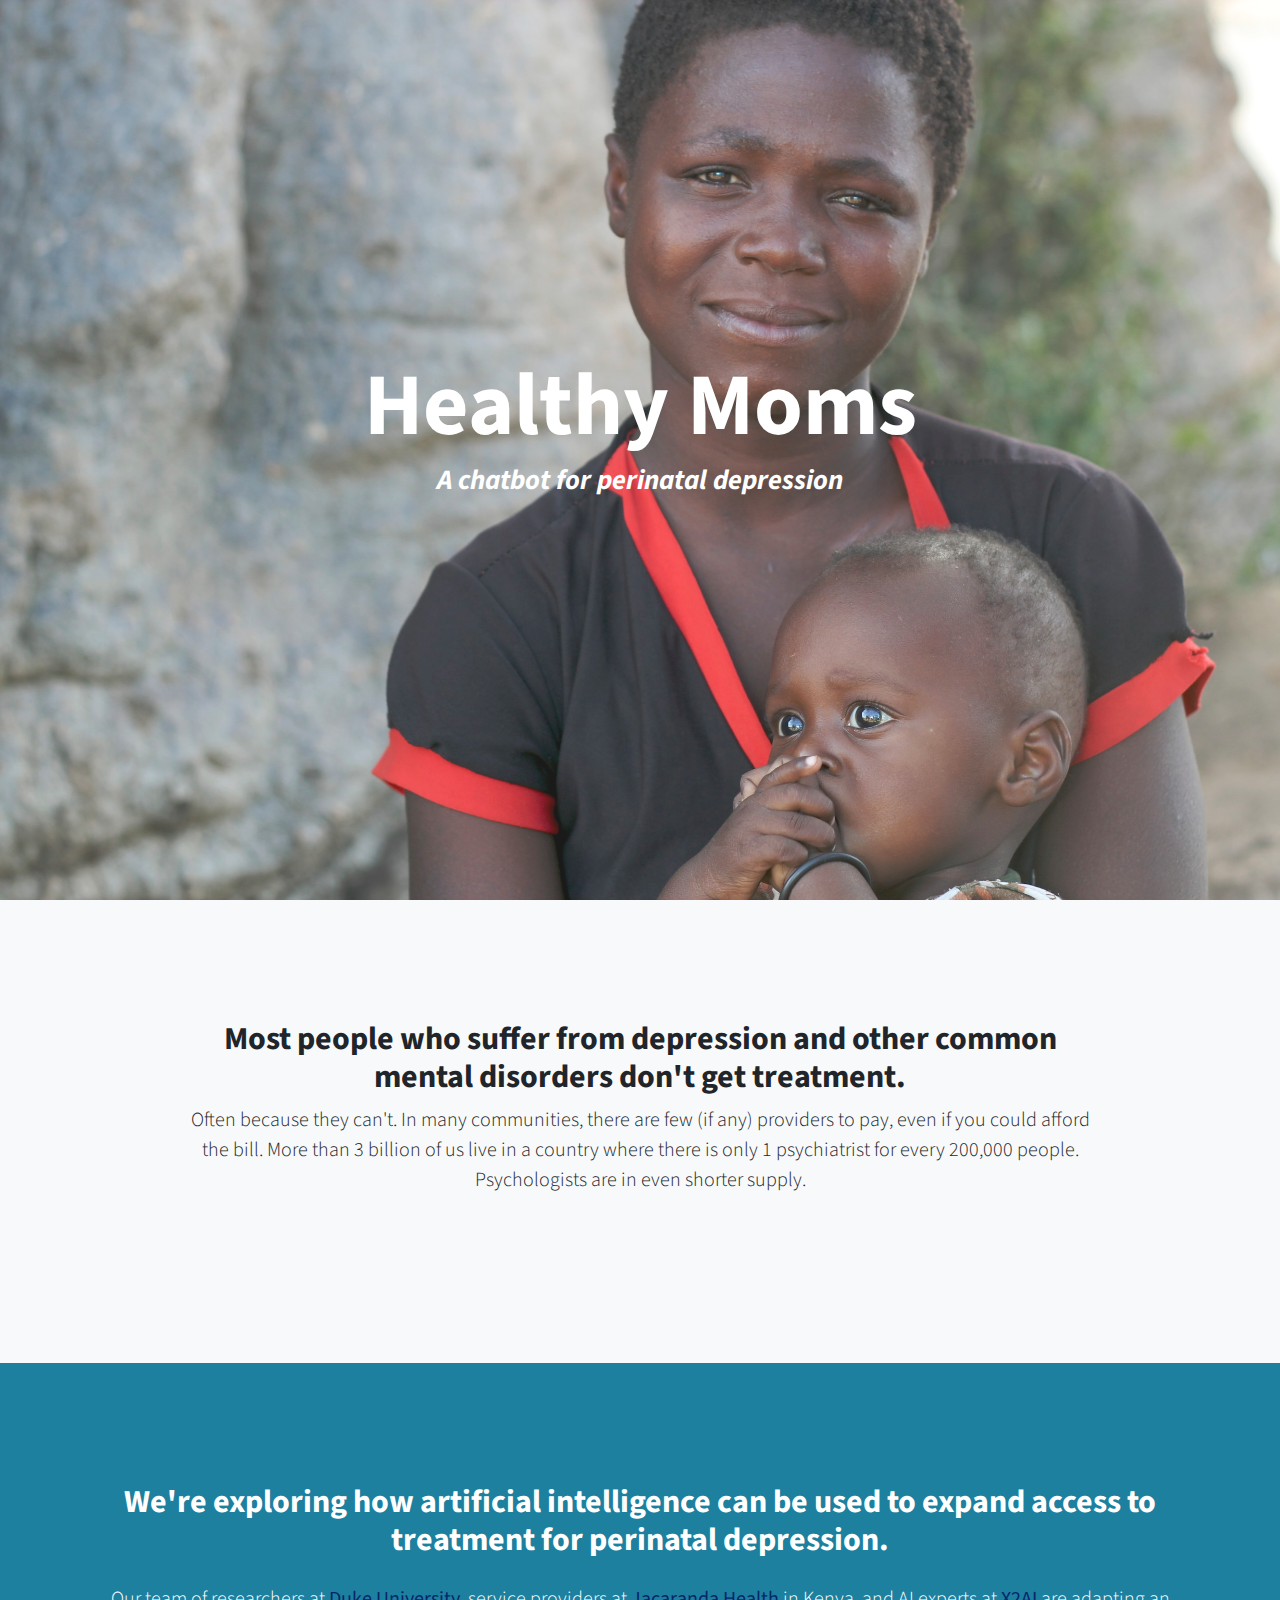
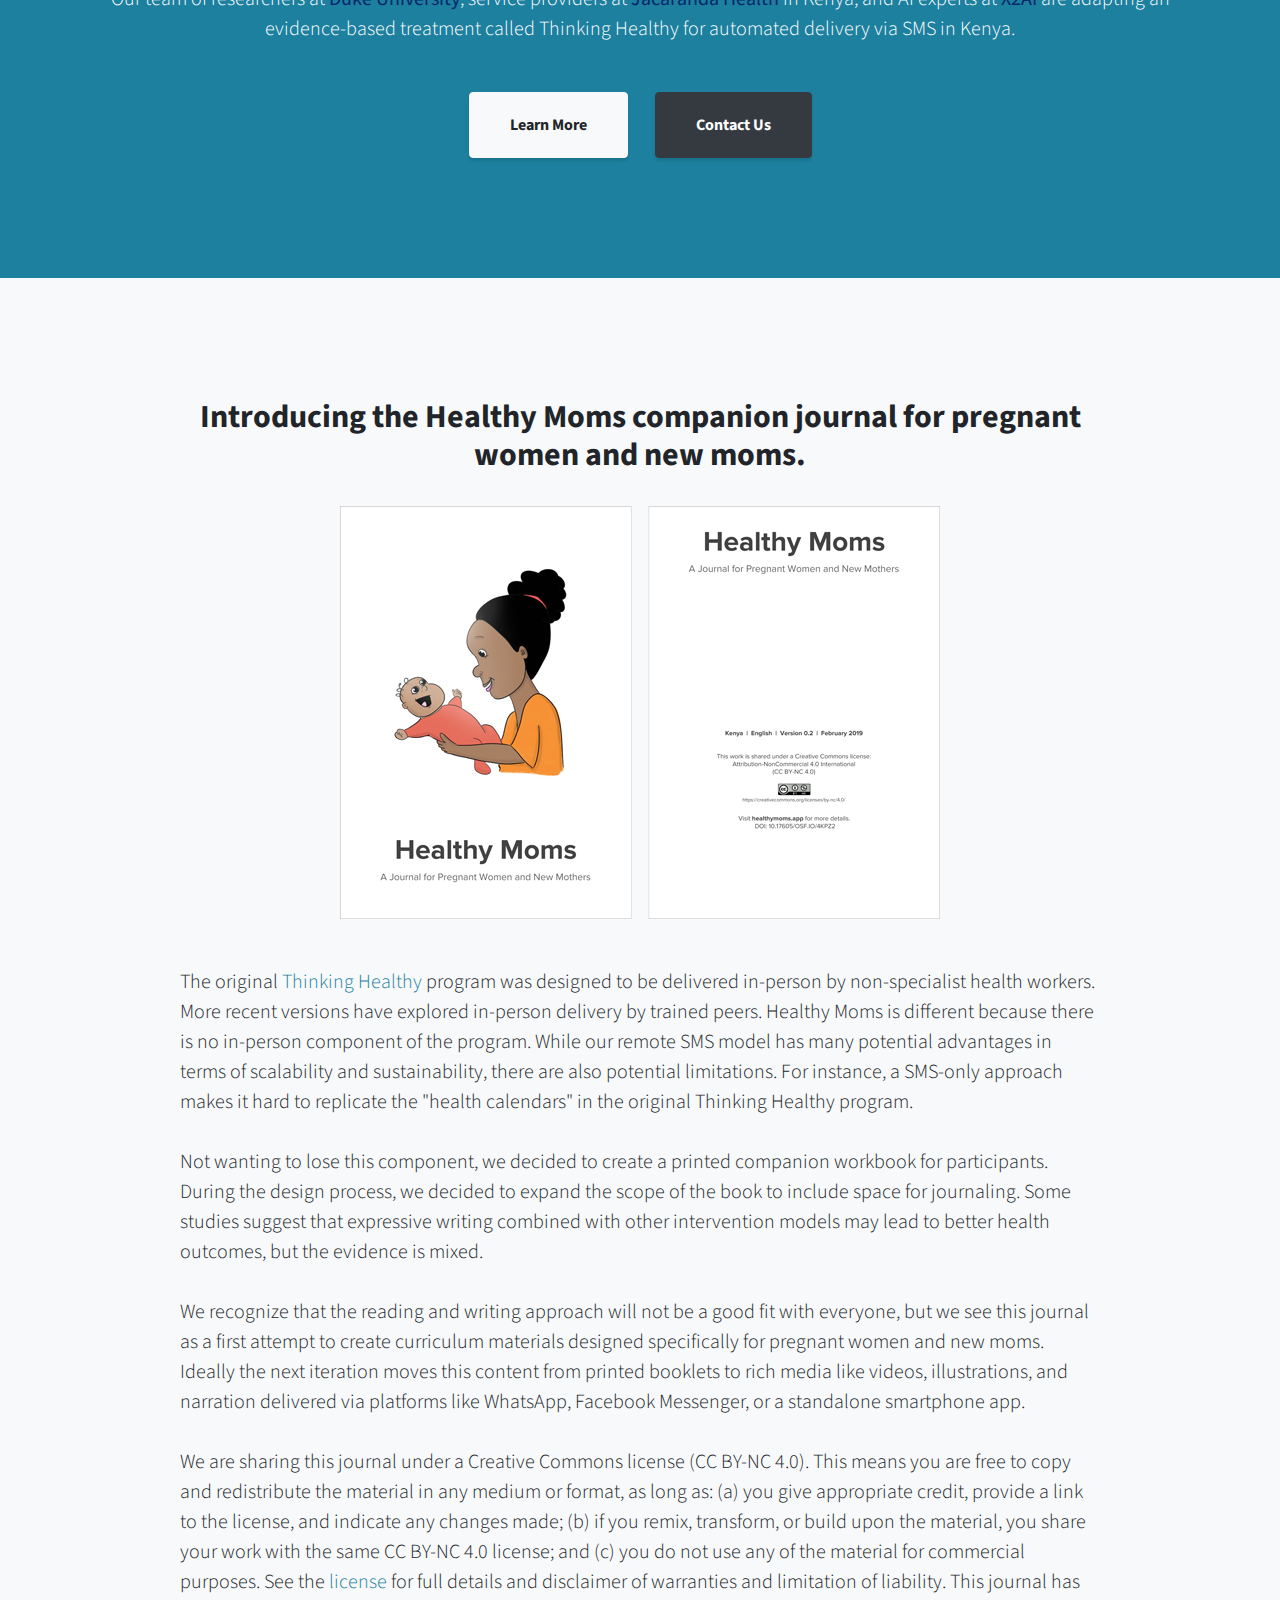
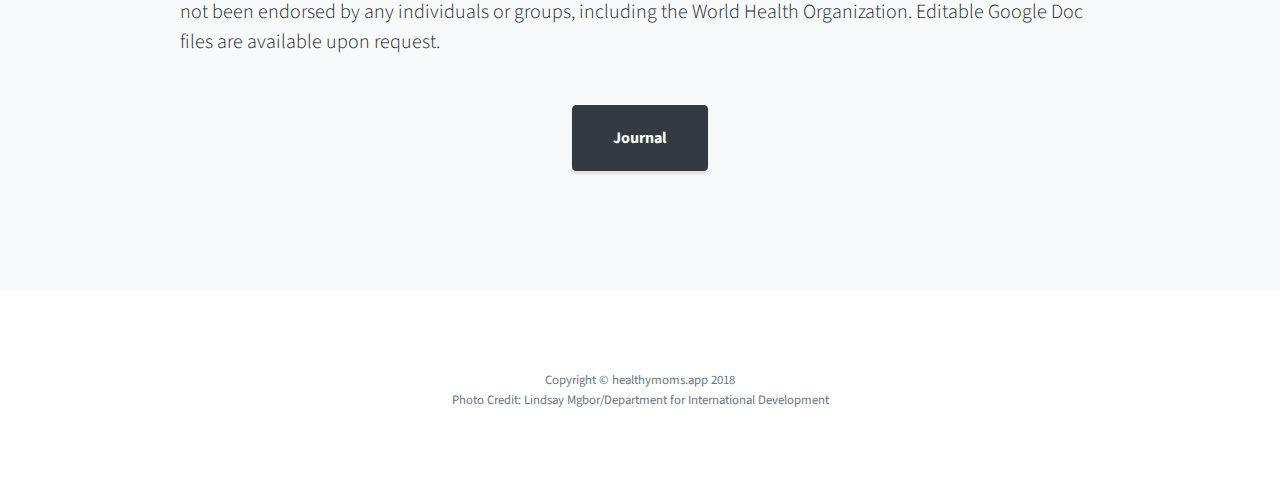
==== index.html @ 6f0ab2ee "messenger" ====
<!DOCTYPE html>
<html lang="en">

  <head>

    <meta charset="utf-8">
    <meta name="viewport" content="width=device-width, initial-scale=1, shrink-to-fit=no">
    <meta name="description" content="">
    <meta name="author" content="">

    <title>Healthy Moms</title>

    <!-- Bootstrap Core CSS -->
    <link href="vendor/bootstrap/css/bootstrap.min.css" rel="stylesheet">

    <!-- Custom Fonts -->
    <link href="vendor/font-awesome/css/font-awesome.min.css" rel="stylesheet" type="text/css">
    <link href="https://fonts.googleapis.com/css?family=Source+Sans+Pro:300,400,700,300italic,400italic,700italic" rel="stylesheet" type="text/css">
    <link href="vendor/simple-line-icons/css/simple-line-icons.css" rel="stylesheet">

    <!-- Custom CSS -->
    <link href="css/stylish-portfolio.min.css" rel="stylesheet">

  </head>

  <body id="page-top">
    <!-- Load Facebook SDK for JavaScript -->
<div id="fb-root"></div>
<script>
  window.fbAsyncInit = function() {
    FB.init({
      xfbml            : true,
      version          : 'v3.3'
    });
  };

  (function(d, s, id) {
  var js, fjs = d.getElementsByTagName(s)[0];
  if (d.getElementById(id)) return;
  js = d.createElement(s); js.id = id;
  js.src = 'https://connect.facebook.net/en_US/sdk/xfbml.customerchat.js';
  fjs.parentNode.insertBefore(js, fjs);
}(document, 'script', 'facebook-jssdk'));</script>

<!-- Your customer chat code -->
<div class="fb-customerchat"
  attribution=setup_tool
  page_id="844102799265165"
  theme_color="#b62943"
  logged_in_greeting="Hi, do you want to give Zuri a try?"
  logged_out_greeting="Hi, do you want to give Zuri a try?">
</div>
    <!-- Navigation 
    <a class="menu-toggle rounded" href="#">
      <i class="fa fa-bars"></i>
    </a>
    <nav id="sidebar-wrapper">
      <ul class="sidebar-nav">
        <li class="sidebar-brand">
          <a class="js-scroll-trigger" href="#page-top">Start Bootstrap</a>
        </li>
        <li class="sidebar-nav-item">
          <a class="js-scroll-trigger" href="#page-top">Home</a>
        </li>
        <li class="sidebar-nav-item">
          <a class="js-scroll-trigger" href="#about">About</a>
        </li>
        <li class="sidebar-nav-item">
          <a class="js-scroll-trigger" href="#services">Services</a>
        </li>
        <li class="sidebar-nav-item">
          <a class="js-scroll-trigger" href="#portfolio">Portfolio</a>
        </li>
        <li class="sidebar-nav-item">
          <a class="js-scroll-trigger" href="#contact">Contact</a>
        </li>
      </ul>
    </nav>
    -->

    <!-- Header -->
    <header class="masthead d-flex">
      <div class="container text-center my-auto">
        <h1 class="mb-1"><font color="white">Healthy Moms</font></h1>
        <h3 class="mb-5">
          <em><font color="white">A chatbot for perinatal depression</font></em>
        </h3>
        <!--
        <a class="btn btn-primary btn-xl js-scroll-trigger" href="#about">Find Out More</a>
      -->
      </div>
      <div class="overlay"></div>
    </header>

    <!-- About -->
    <section class="content-section bg-light" id="about">
      <div class="container text-center">
        <div class="row">
          <div class="col-lg-10 mx-auto">
            <h2>Most people who suffer from depression and other common mental disorders don't get treatment.</h2>
            <p class="lead mb-5">Often because they can't. In many communities, there are few (if any) providers to pay, even if you could afford the bill. More than 3 billion of us live in a country where there is only 1 psychiatrist for every 200,000 people. Psychologists are in even shorter supply.</p>
            <!--
            <a class="btn btn-dark btn-xl js-scroll-trigger" href="#">Our Work</a>
          -->

          </div>
        </div>
      </div>
    </section>

    <!-- Services 
    <section class="content-section bg-primary text-white text-center" id="services">
      <div class="container">
        <div class="content-section-heading">
          <h3 class="text-secondary mb-0">Services</h3>
          <h2 class="mb-5">What We Offer</h2>
        </div>
        <div class="row">
          <div class="col-lg-3 col-md-6 mb-5 mb-lg-0">
            <span class="service-icon rounded-circle mx-auto mb-3">
              <i class="icon-screen-smartphone"></i>
            </span>
            <h4>
              <strong>Responsive</strong>
            </h4>
            <p class="text-faded mb-0">Looks great on any screen size!</p>
          </div>
          <div class="col-lg-3 col-md-6 mb-5 mb-lg-0">
            <span class="service-icon rounded-circle mx-auto mb-3">
              <i class="icon-pencil"></i>
            </span>
            <h4>
              <strong>Redesigned</strong>
            </h4>
            <p class="text-faded mb-0">Freshly redesigned for Bootstrap 4.</p>
          </div>
          <div class="col-lg-3 col-md-6 mb-5 mb-md-0">
            <span class="service-icon rounded-circle mx-auto mb-3">
              <i class="icon-like"></i>
            </span>
            <h4>
              <strong>Favorited</strong>
            </h4>
            <p class="text-faded mb-0">Millions of users
              <i class="fa fa-heart"></i>
              Start Bootstrap!</p>
          </div>
          <div class="col-lg-3 col-md-6">
            <span class="service-icon rounded-circle mx-auto mb-3">
              <i class="icon-mustache"></i>
            </span>
            <h4>
              <strong>Question</strong>
            </h4>
            <p class="text-faded mb-0">I mustache you a question...</p>
          </div>
        </div>
      </div>
    </section>
    -->

    <!-- Callout 
    <section class="callout">
      <div class="container text-center">
        <h2 class="mx-auto mb-5">Welcome to
          <em>your</em>
          next website!</h2>
        <a class="btn btn-primary btn-xl" href="https://startbootstrap.com/template-overviews/stylish-portfolio/">Download Now!</a>
      </div>
    </section>
  -->

    <!-- Portfolio 
    <section class="content-section" id="portfolio">
      <div class="container">
        <div class="content-section-heading text-center">
          <h3 class="text-secondary mb-0">Portfolio</h3>
          <h2 class="mb-5">Recent Projects</h2>
        </div>
        <div class="row no-gutters">
          <div class="col-lg-6">
            <a class="portfolio-item" href="#">
              <span class="caption">
                <span class="caption-content">
                  <h2>Stationary</h2>
                  <p class="mb-0">A yellow pencil with envelopes on a clean, blue backdrop!</p>
                </span>
              </span>
              <img class="img-fluid" src="img/portfolio-1.jpg" alt="">
            </a>
          </div>
          <div class="col-lg-6">
            <a class="portfolio-item" href="#">
              <span class="caption">
                <span class="caption-content">
                  <h2>Ice Cream</h2>
                  <p class="mb-0">A dark blue background with a colored pencil, a clip, and a tiny ice cream cone!</p>
                </span>
              </span>
              <img class="img-fluid" src="img/portfolio-2.jpg" alt="">
            </a>
          </div>
          <div class="col-lg-6">
            <a class="portfolio-item" href="#">
              <span class="caption">
                <span class="caption-content">
                  <h2>Strawberries</h2>
                  <p class="mb-0">Strawberries are such a tasty snack, especially with a little sugar on top!</p>
                </span>
              </span>
              <img class="img-fluid" src="img/portfolio-3.jpg" alt="">
            </a>
          </div>
          <div class="col-lg-6">
            <a class="portfolio-item" href="#">
              <span class="caption">
                <span class="caption-content">
                  <h2>Workspace</h2>
                  <p class="mb-0">A yellow workspace with some scissors, pencils, and other objects.</p>
                </span>
              </span>
              <img class="img-fluid" src="img/portfolio-4.jpg" alt="">
            </a>
          </div>
        </div>
      </div>
    </section>
    -->

    <!-- Call to Action -->
    <section class="content-section bg-primary text-white">
      <div class="container text-center">
        <h2 class="mb-4">We're exploring how artificial intelligence can be used to expand access to treatment for perinatal depression.</h2>
        <p class="lead mb-5">Our team of researchers at <b><a href="https://globalhealth.duke.edu/people/faculty/green-eric" style="color: #04266b">Duke University</a></b>, service providers at <b><a href="https://jacarandahealth.org/" style="color: #04266b">Jacaranda Health</a></b> in Kenya, and AI experts at <b><a href="http://x2ai.com/" style="color: #04266b">X2AI</a></b> are adapting an evidence-based treatment called Thinking Healthy for automated delivery via SMS in Kenya.</p>
        <a href="https://medium.com/@ericpgreen/healthymoms-36975a4b8c1b" class="btn btn-xl btn-light mr-4">Learn More</a>
        <a href="mailto:info@healthymoms.app" class="btn btn-xl btn-dark">Contact Us</a>
      </div>
    </section>

    <!-- Journal -->
    <section class="content-section bg-light" id="journal">
      <div class="container text-justified">
        <div class="row">
          <div class="col-lg-10 mx-auto">
            <center>
            <h2>Introducing the Healthy Moms companion journal for pregnant women and new moms.</h2>
            <br>
            
            <img src="img/journal.png">
          </center>
            <br>
            <br>
            <p class="lead mb-5">The original <a href="https://www.who.int/mental_health/maternal-child/thinking_healthy/en/">Thinking Healthy</a> program was designed to be delivered in-person by non-specialist health workers. More recent versions have explored in-person delivery by trained peers. Healthy Moms is different because there is no in-person component of the program. While our remote SMS model has many potential advantages in terms of scalability and sustainability, there are also potential limitations. For instance, a SMS-only approach makes it hard to replicate the "health calendars" in the original Thinking Healthy program. 
            <br> 
            <br> Not wanting to lose this component, we decided to create a printed companion workbook for participants. During the design process, we decided to expand the scope of the book to include space for journaling. Some studies suggest that expressive writing combined with other intervention models may lead to better health outcomes, but the evidence is mixed.

            <br>
            <br>
            We recognize that the reading and writing approach will not be a good fit with everyone, but we see this journal as a first attempt to create curriculum materials designed specifically for pregnant women and new moms. Ideally the next iteration moves this content from printed booklets to rich media like videos, illustrations, and narration delivered via platforms like WhatsApp, Facebook Messenger, or a standalone smartphone app.

            <br>
            <br>
            We are sharing this journal under a Creative Commons license  (CC BY-NC 4.0). This means you are free to copy and redistribute the material in any medium or format, as long as: (a) you give appropriate credit, provide a link to the license, and indicate any changes made; (b) if you remix, transform, or build upon the material, you share your work with the same CC BY-NC 4.0 license; and (c) you do not use any of the material for commercial purposes. See the <a href="https://creativecommons.org/licenses/by-nc/4.0/legalcode">license</a> for full details and disclaimer of warranties and limitation of liability. This journal has not been endorsed by any individuals or groups, including the World Health Organization. Editable Google Doc files are available upon request.

</p>
<center>
            <a href="https://osf.io/4kpz2/" class="btn btn-xl btn-dark">Journal</a>
          </center>
            <!--
            <a class="btn btn-dark btn-xl js-scroll-trigger" href="#">Our Work</a>
          -->

          </div>
        </div>
      </div>
    </section>

    <!-- Map 
    <section id="contact" class="map">
      <iframe width="100%" height="100%" frameborder="0" scrolling="no" marginheight="0" marginwidth="0" src="https://maps.google.com/maps?f=q&amp;source=s_q&amp;hl=en&amp;geocode=&amp;q=Twitter,+Inc.,+Market+Street,+San+Francisco,+CA&amp;aq=0&amp;oq=twitter&amp;sll=28.659344,-81.187888&amp;sspn=0.128789,0.264187&amp;ie=UTF8&amp;hq=Twitter,+Inc.,+Market+Street,+San+Francisco,+CA&amp;t=m&amp;z=15&amp;iwloc=A&amp;output=embed"></iframe>
      <br/>
      <small>
        <a href="https://maps.google.com/maps?f=q&amp;source=embed&amp;hl=en&amp;geocode=&amp;q=Twitter,+Inc.,+Market+Street,+San+Francisco,+CA&amp;aq=0&amp;oq=twitter&amp;sll=28.659344,-81.187888&amp;sspn=0.128789,0.264187&amp;ie=UTF8&amp;hq=Twitter,+Inc.,+Market+Street,+San+Francisco,+CA&amp;t=m&amp;z=15&amp;iwloc=A"></a>
      </small>
    </section>
    -->

    <!-- Footer -->
    <footer class="footer text-center">
      <div class="container">
        <!--
        <ul class="list-inline mb-5">
          <li class="list-inline-item">
            <a class="social-link rounded-circle text-white mr-3" href="#">
              <i class="icon-social-facebook"></i>
            </a>
          </li>
          <li class="list-inline-item">
            <a class="social-link rounded-circle text-white mr-3" href="#">
              <i class="icon-social-twitter"></i>
            </a>
          </li>
          <li class="list-inline-item">
            <a class="social-link rounded-circle text-white" href="https://github.com/ericpgreen/healthymoms`">
              <i class="icon-social-github"></i>
            </a>
          </li>
        </ul>
        -->
        <p class="text-muted small mb-0">Copyright &copy; healthymoms.app 2018</p>
        <p class="text-muted small mb-0">Photo Credit: Lindsay Mgbor/Department for International Development</p>
      </div>
    </footer>

    <!-- Scroll to Top Button-->
    <a class="scroll-to-top rounded js-scroll-trigger" href="#page-top">
      <i class="fa fa-angle-up"></i>
    </a>

    <!-- Bootstrap core JavaScript -->
    <script src="vendor/jquery/jquery.min.js"></script>
    <script src="vendor/bootstrap/js/bootstrap.bundle.min.js"></script>

    <!-- Plugin JavaScript -->
    <script src="vendor/jquery-easing/jquery.easing.min.js"></script>

    <!-- Custom scripts for this template -->
    <script src="js/stylish-portfolio.min.js"></script>

  </body>

</html>
---- vendor/simple-line-icons/css/simple-line-icons.css ----
@font-face {
  font-family: 'simple-line-icons';
  src: url('../fonts/Simple-Line-Icons.eot?v=2.4.0');
  src: url('../fonts/Simple-Line-Icons.eot?v=2.4.0#iefix') format('embedded-opentype'), url('../fonts/Simple-Line-Icons.woff2?v=2.4.0') format('woff2'), url('../fonts/Simple-Line-Icons.ttf?v=2.4.0') format('truetype'), url('../fonts/Simple-Line-Icons.woff?v=2.4.0') format('woff'), url('../fonts/Simple-Line-Icons.svg?v=2.4.0#simple-line-icons') format('svg');
  font-weight: normal;
  font-style: normal;
}
/*
 Use the following CSS code if you want to have a class per icon.
 Instead of a list of all class selectors, you can use the generic [class*="icon-"] selector, but it's slower:
*/
.icon-user,
.icon-people,
.icon-user-female,
.icon-user-follow,
.icon-user-following,
.icon-user-unfollow,
.icon-login,
.icon-logout,
.icon-emotsmile,
.icon-phone,
.icon-call-end,
.icon-call-in,
.icon-call-out,
.icon-map,
.icon-location-pin,
.icon-direction,
.icon-directions,
.icon-compass,
.icon-layers,
.icon-menu,
.icon-list,
.icon-options-vertical,
.icon-options,
.icon-arrow-down,
.icon-arrow-left,
.icon-arrow-right,
.icon-arrow-up,
.icon-arrow-up-circle,
.icon-arrow-left-circle,
.icon-arrow-right-circle,
.icon-arrow-down-circle,
.icon-check,
.icon-clock,
.icon-plus,
.icon-minus,
.icon-close,
.icon-event,
.icon-exclamation,
.icon-organization,
.icon-trophy,
.icon-screen-smartphone,
.icon-screen-desktop,
.icon-plane,
.icon-notebook,
.icon-mustache,
.icon-mouse,
.icon-magnet,
.icon-energy,
.icon-disc,
.icon-cursor,
.icon-cursor-move,
.icon-crop,
.icon-chemistry,
.icon-speedometer,
.icon-shield,
.icon-screen-tablet,
.icon-magic-wand,
.icon-hourglass,
.icon-graduation,
.icon-ghost,
.icon-game-controller,
.icon-fire,
.icon-eyeglass,
.icon-envelope-open,
.icon-envelope-letter,
.icon-bell,
.icon-badge,
.icon-anchor,
.icon-wallet,
.icon-vector,
.icon-speech,
.icon-puzzle,
.icon-printer,
.icon-present,
.icon-playlist,
.icon-pin,
.icon-picture,
.icon-handbag,
.icon-globe-alt,
.icon-globe,
.icon-folder-alt,
.icon-folder,
.icon-film,
.icon-feed,
.icon-drop,
.icon-drawer,
.icon-docs,
.icon-doc,
.icon-diamond,
.icon-cup,
.icon-calculator,
.icon-bubbles,
.icon-briefcase,
.icon-book-open,
.icon-basket-loaded,
.icon-basket,
.icon-bag,
.icon-action-undo,
.icon-action-redo,
.icon-wrench,
.icon-umbrella,
.icon-trash,
.icon-tag,
.icon-support,
.icon-frame,
.icon-size-fullscreen,
.icon-size-actual,
.icon-shuffle,
.icon-share-alt,
.icon-share,
.icon-rocket,
.icon-question,
.icon-pie-chart,
.icon-pencil,
.icon-note,
.icon-loop,
.icon-home,
.icon-grid,
.icon-graph,
.icon-microphone,
.icon-music-tone-alt,
.icon-music-tone,
.icon-earphones-alt,
.icon-earphones,
.icon-equalizer,
.icon-like,
.icon-dislike,
.icon-control-start,
.icon-control-rewind,
.icon-control-play,
.icon-control-pause,
.icon-control-forward,
.icon-control-end,
.icon-volume-1,
.icon-volume-2,
.icon-volume-off,
.icon-calendar,
.icon-bulb,
.icon-chart,
.icon-ban,
.icon-bubble,
.icon-camrecorder,
.icon-camera,
.icon-cloud-download,
.icon-cloud-upload,
.icon-envelope,
.icon-eye,
.icon-flag,
.icon-heart,
.icon-info,
.icon-key,
.icon-link,
.icon-lock,
.icon-lock-open,
.icon-magnifier,
.icon-magnifier-add,
.icon-magnifier-remove,
.icon-paper-clip,
.icon-paper-plane,
.icon-power,
.icon-refresh,
.icon-reload,
.icon-settings,
.icon-star,
.icon-symbol-female,
.icon-symbol-male,
.icon-target,
.icon-credit-card,
.icon-paypal,
.icon-social-tumblr,
.icon-social-twitter,
.icon-social-facebook,
.icon-social-instagram,
.icon-social-linkedin,
.icon-social-pinterest,
.icon-social-github,
.icon-social-google,
.icon-social-reddit,
.icon-social-skype,
.icon-social-dribbble,
.icon-social-behance,
.icon-social-foursqare,
.icon-social-soundcloud,
.icon-social-spotify,
.icon-social-stumbleupon,
.icon-social-youtube,
.icon-social-dropbox,
.icon-social-vkontakte,
.icon-social-steam {
  font-family: 'simple-line-icons';
  speak: none;
  font-style: normal;
  font-weight: normal;
  font-variant: normal;
  text-transform: none;
  line-height: 1;
  /* Better Font Rendering =========== */
  -webkit-font-smoothing: antialiased;
  -moz-osx-font-smoothing: grayscale;
}
.icon-user:before {
  content: "\e005";
}
.icon-people:before {
  content: "\e001";
}
.icon-user-female:before {
  content: "\e000";
}
.icon-user-follow:before {
  content: "\e002";
}
.icon-user-following:before {
  content: "\e003";
}
.icon-user-unfollow:before {
  content: "\e004";
}
.icon-login:before {
  content: "\e066";
}
.icon-logout:before {
  content: "\e065";
}
.icon-emotsmile:before {
  content: "\e021";
}
.icon-phone:before {
  content: "\e600";
}
.icon-call-end:before {
  content: "\e048";
}
.icon-call-in:before {
  content: "\e047";
}
.icon-call-out:before {
  content: "\e046";
}
.icon-map:before {
  content: "\e033";
}
.icon-location-pin:before {
  content: "\e096";
}
.icon-direction:before {
  content: "\e042";
}
.icon-directions:before {
  content: "\e041";
}
.icon-compass:before {
  content: "\e045";
}
.icon-layers:before {
  content: "\e034";
}
.icon-menu:before {
  content: "\e601";
}
.icon-list:before {
  content: "\e067";
}
.icon-options-vertical:before {
  content: "\e602";
}
.icon-options:before {
  content: "\e603";
}
.icon-arrow-down:before {
  content: "\e604";
}
.icon-arrow-left:before {
  content: "\e605";
}
.icon-arrow-right:before {
  content: "\e606";
}
.icon-arrow-up:before {
  content: "\e607";
}
.icon-arrow-up-circle:before {
  content: "\e078";
}
.icon-arrow-left-circle:before {
  content: "\e07a";
}
.icon-arrow-right-circle:before {
  content: "\e079";
}
.icon-arrow-down-circle:before {
  content: "\e07b";
}
.icon-check:before {
  content: "\e080";
}
.icon-clock:before {
  content: "\e081";
}
.icon-plus:before {
  content: "\e095";
}
.icon-minus:before {
  content: "\e615";
}
.icon-close:before {
  content: "\e082";
}
.icon-event:before {
  content: "\e619";
}
.icon-exclamation:before {
  content: "\e617";
}
.icon-organization:before {
  content: "\e616";
}
.icon-trophy:before {
  content: "\e006";
}
.icon-screen-smartphone:before {
  content: "\e010";
}
.icon-screen-desktop:before {
  content: "\e011";
}
.icon-plane:before {
  content: "\e012";
}
.icon-notebook:before {
  content: "\e013";
}
.icon-mustache:before {
  content: "\e014";
}
.icon-mouse:before {
  content: "\e015";
}
.icon-magnet:before {
  content: "\e016";
}
.icon-energy:before {
  content: "\e020";
}
.icon-disc:before {
  content: "\e022";
}
.icon-cursor:before {
  content: "\e06e";
}
.icon-cursor-move:before {
  content: "\e023";
}
.icon-crop:before {
  content: "\e024";
}
.icon-chemistry:before {
  content: "\e026";
}
.icon-speedometer:before {
  content: "\e007";
}
.icon-shield:before {
  content: "\e00e";
}
.icon-screen-tablet:before {
  content: "\e00f";
}
.icon-magic-wand:before {
  content: "\e017";
}
.icon-hourglass:before {
  content: "\e018";
}
.icon-graduation:before {
  content: "\e019";
}
.icon-ghost:before {
  content: "\e01a";
}
.icon-game-controller:before {
  content: "\e01b";
}
.icon-fire:before {
  content: "\e01c";
}
.icon-eyeglass:before {
  content: "\e01d";
}
.icon-envelope-open:before {
  content: "\e01e";
}
.icon-envelope-letter:before {
  content: "\e01f";
}
.icon-bell:before {
  content: "\e027";
}
.icon-badge:before {
  content: "\e028";
}
.icon-anchor:before {
  content: "\e029";
}
.icon-wallet:before {
  content: "\e02a";
}
.icon-vector:before {
  content: "\e02b";
}
.icon-speech:before {
  content: "\e02c";
}
.icon-puzzle:before {
  content: "\e02d";
}
.icon-printer:before {
  content: "\e02e";
}
.icon-present:before {
  content: "\e02f";
}
.icon-playlist:before {
  content: "\e030";
}
.icon-pin:before {
  content: "\e031";
}
.icon-picture:before {
  content: "\e032";
}
.icon-handbag:before {
  content: "\e035";
}
.icon-globe-alt:before {
  content: "\e036";
}
.icon-globe:before {
  content: "\e037";
}
.icon-folder-alt:before {
  content: "\e039";
}
.icon-folder:before {
  content: "\e089";
}
.icon-film:before {
  content: "\e03a";
}
.icon-feed:before {
  content: "\e03b";
}
.icon-drop:before {
  content: "\e03e";
}
.icon-drawer:before {
  content: "\e03f";
}
.icon-docs:before {
  content: "\e040";
}
.icon-doc:before {
  content: "\e085";
}
.icon-diamond:before {
  content: "\e043";
}
.icon-cup:before {
  content: "\e044";
}
.icon-calculator:before {
  content: "\e049";
}
.icon-bubbles:before {
  content: "\e04a";
}
.icon-briefcase:before {
  content: "\e04b";
}
.icon-book-open:before {
  content: "\e04c";
}
.icon-basket-loaded:before {
  content: "\e04d";
}
.icon-basket:before {
  content: "\e04e";
}
.icon-bag:before {
  content: "\e04f";
}
.icon-action-undo:before {
  content: "\e050";
}
.icon-action-redo:before {
  content: "\e051";
}
.icon-wrench:before {
  content: "\e052";
}
.icon-umbrella:before {
  content: "\e053";
}
.icon-trash:before {
  content: "\e054";
}
.icon-tag:before {
  content: "\e055";
}
.icon-support:before {
  content: "\e056";
}
.icon-frame:before {
  content: "\e038";
}
.icon-size-fullscreen:before {
  content: "\e057";
}
.icon-size-actual:before {
  content: "\e058";
}
.icon-shuffle:before {
  content: "\e059";
}
.icon-share-alt:before {
  content: "\e05a";
}
.icon-share:before {
  content: "\e05b";
}
.icon-rocket:before {
  content: "\e05c";
}
.icon-question:before {
  content: "\e05d";
}
.icon-pie-chart:before {
  content: "\e05e";
}
.icon-pencil:before {
  content: "\e05f";
}
.icon-note:before {
  content: "\e060";
}
.icon-loop:before {
  content: "\e064";
}
.icon-home:before {
  content: "\e069";
}
.icon-grid:before {
  content: "\e06a";
}
.icon-graph:before {
  content: "\e06b";
}
.icon-microphone:before {
  content: "\e063";
}
.icon-music-tone-alt:before {
  content: "\e061";
}
.icon-music-tone:before {
  content: "\e062";
}
.icon-earphones-alt:before {
  content: "\e03c";
}
.icon-earphones:before {
  content: "\e03d";
}
.icon-equalizer:before {
  content: "\e06c";
}
.icon-like:before {
  content: "\e068";
}
.icon-dislike:before {
  content: "\e06d";
}
.icon-control-start:before {
  content: "\e06f";
}
.icon-control-rewind:before {
  content: "\e070";
}
.icon-control-play:before {
  content: "\e071";
}
.icon-control-pause:before {
  content: "\e072";
}
.icon-control-forward:before {
  content: "\e073";
}
.icon-control-end:before {
  content: "\e074";
}
.icon-volume-1:before {
  content: "\e09f";
}
.icon-volume-2:before {
  content: "\e0a0";
}
.icon-volume-off:before {
  content: "\e0a1";
}
.icon-calendar:before {
  content: "\e075";
}
.icon-bulb:before {
  content: "\e076";
}
.icon-chart:before {
  content: "\e077";
}
.icon-ban:before {
  content: "\e07c";
}
.icon-bubble:before {
  content: "\e07d";
}
.icon-camrecorder:before {
  content: "\e07e";
}
.icon-camera:before {
  content: "\e07f";
}
.icon-cloud-download:before {
  content: "\e083";
}
.icon-cloud-upload:before {
  content: "\e084";
}
.icon-envelope:before {
  content: "\e086";
}
.icon-eye:before {
  content: "\e087";
}
.icon-flag:before {
  content: "\e088";
}
.icon-heart:before {
  content: "\e08a";
}
.icon-info:before {
  content: "\e08b";
}
.icon-key:before {
  content: "\e08c";
}
.icon-link:before {
  content: "\e08d";
}
.icon-lock:before {
  content: "\e08e";
}
.icon-lock-open:before {
  content: "\e08f";
}
.icon-magnifier:before {
  content: "\e090";
}
.icon-magnifier-add:before {
  content: "\e091";
}
.icon-magnifier-remove:before {
  content: "\e092";
}
.icon-paper-clip:before {
  content: "\e093";
}
.icon-paper-plane:before {
  content: "\e094";
}
.icon-power:before {
  content: "\e097";
}
.icon-refresh:before {
  content: "\e098";
}
.icon-reload:before {
  content: "\e099";
}
.icon-settings:before {
  content: "\e09a";
}
.icon-star:before {
  content: "\e09b";
}
.icon-symbol-female:before {
  content: "\e09c";
}
.icon-symbol-male:before {
  content: "\e09d";
}
.icon-target:before {
  content: "\e09e";
}
.icon-credit-card:before {
  content: "\e025";
}
.icon-paypal:before {
  content: "\e608";
}
.icon-social-tumblr:before {
  content: "\e00a";
}
.icon-social-twitter:before {
  content: "\e009";
}
.icon-social-facebook:before {
  content: "\e00b";
}
.icon-social-instagram:before {
  content: "\e609";
}
.icon-social-linkedin:before {
  content: "\e60a";
}
.icon-social-pinterest:before {
  content: "\e60b";
}
.icon-social-github:before {
  content: "\e60c";
}
.icon-social-google:before {
  content: "\e60d";
}
.icon-social-reddit:before {
  content: "\e60e";
}
.icon-social-skype:before {
  content: "\e60f";
}
.icon-social-dribbble:before {
  content: "\e00d";
}
.icon-social-behance:before {
  content: "\e610";
}
.icon-social-foursqare:before {
  content: "\e611";
}
.icon-social-soundcloud:before {
  content: "\e612";
}
.icon-social-spotify:before {
  content: "\e613";
}
.icon-social-stumbleupon:before {
  content: "\e614";
}
.icon-social-youtube:before {
  content: "\e008";
}
.icon-social-dropbox:before {
  content: "\e00c";
}
.icon-social-vkontakte:before {
  content: "\e618";
}
.icon-social-steam:before {
  content: "\e620";
}
---- css/stylish-portfolio.min.css ----
body,html{width:100%;height:100%}body{font-family:'Source Sans Pro'}.btn-xl{padding:1.25rem 2.5rem}.content-section{padding-top:7.5rem;padding-bottom:7.5rem}.content-section-heading h2{font-size:3rem}.content-section-heading h3{font-size:1rem;text-transform:uppercase}h1,h2,h3,h4,h5,h6{font-weight:700}.text-faded{color:rgba(255,255,255,.7)}.map{height:30rem}@media (max-width:992px){.map{height:75%}}.map iframe{pointer-events:none}.scroll-to-top{position:fixed;right:15px;bottom:15px;display:none;width:50px;height:50px;text-align:center;color:#fff;background:rgba(52,58,64,.5);line-height:45px}.scroll-to-top:focus,.scroll-to-top:hover{color:#fff}.scroll-to-top:hover{background:#343a40}.scroll-to-top i{font-weight:800}.masthead{min-height:30rem;position:relative;display:table;width:100%;height:auto;padding-top:8rem;padding-bottom:8rem;background:linear-gradient(90deg,rgba(255,255,255,.1) 0,rgba(255,255,255,.1) 100%),url(../img/bg-masthead.jpg);background-position:center center;background-repeat:no-repeat;background-size:cover}.masthead h1{font-size:4rem;margin:0;padding:0}@media (min-width:992px){.masthead{height:100vh}.masthead h1{font-size:5.5rem}}#sidebar-wrapper{position:fixed;z-index:2;right:0;width:250px;height:100%;-webkit-transition:all .4s ease 0s;-moz-transition:all .4s ease 0s;-ms-transition:all .4s ease 0s;-o-transition:all .4s ease 0s;transition:all .4s ease 0s;transform:translateX(250px);background:#1d809f;border-left:1px solid rgba(255,255,255,.1)}.sidebar-nav{position:absolute;top:0;width:250px;margin:0;padding:0;list-style:none}.sidebar-nav li.sidebar-nav-item a{display:block;text-decoration:none;color:#fff;padding:15px}.sidebar-nav li a:hover{text-decoration:none;color:#fff;background:rgba(255,255,255,.2)}.sidebar-nav li a:active,.sidebar-nav li a:focus{text-decoration:none}.sidebar-nav>.sidebar-brand{font-size:1.2rem;background:rgba(52,58,64,.1);height:80px;line-height:50px;padding-top:15px;padding-bottom:15px;padding-left:15px}.sidebar-nav>.sidebar-brand a{color:#fff}.sidebar-nav>.sidebar-brand a:hover{color:#fff;background:0 0}#sidebar-wrapper.active{right:250px;width:250px;-webkit-transition:all .4s ease 0s;-moz-transition:all .4s ease 0s;-ms-transition:all .4s ease 0s;-o-transition:all .4s ease 0s;transition:all .4s ease 0s}.menu-toggle{position:fixed;right:15px;top:15px;width:50px;height:50px;text-align:center;color:#fff;background:rgba(52,58,64,.5);line-height:50px;z-index:999}.menu-toggle:focus,.menu-toggle:hover{color:#fff}.menu-toggle:hover{background:#343a40}.service-icon{background-color:#fff;color:#1d809f;height:7rem;width:7rem;display:block;line-height:7.5rem;font-size:2.25rem;box-shadow:0 3px 3px 0 rgba(0,0,0,.1)}.callout{padding:15rem 0;background:linear-gradient(90deg,rgba(255,255,255,.1) 0,rgba(255,255,255,.1) 100%),url(../img/bg-callout.jpg);background-position:center center;background-repeat:no-repeat;background-size:cover}.callout h2{font-size:3.5rem;font-weight:700;display:block;max-width:30rem}.portfolio-item{display:block;position:relative;overflow:hidden;max-width:530px;margin:auto auto 1rem}.portfolio-item .caption{display:flex;height:100%;width:100%;background-color:rgba(33,37,41,.2);position:absolute;top:0;bottom:0;z-index:1}.portfolio-item .caption .caption-content{color:#fff;margin:auto 2rem 2rem}.portfolio-item .caption .caption-content h2{font-size:.8rem;text-transform:uppercase}.portfolio-item .caption .caption-content p{font-weight:300;font-size:1.2rem}@media (min-width:992px){.portfolio-item{max-width:none;margin:0}.portfolio-item .caption{-webkit-transition:-webkit-clip-path .25s ease-out,background-color .7s;-webkit-clip-path:inset(0);clip-path:inset(0)}.portfolio-item .caption .caption-content{transition:opacity .25s;margin-left:5rem;margin-right:5rem;margin-bottom:5rem}.portfolio-item img{-webkit-transition:-webkit-clip-path .25s ease-out;-webkit-clip-path:inset(-1px);clip-path:inset(-1px)}.portfolio-item:hover img{-webkit-clip-path:inset(2rem);clip-path:inset(2rem)}.portfolio-item:hover .caption{background-color:rgba(29,128,159,.9);-webkit-clip-path:inset(2rem);clip-path:inset(2rem)}}footer.footer{padding-top:5rem;padding-bottom:5rem}footer.footer .social-link{display:block;height:4rem;width:4rem;line-height:4.3rem;font-size:1.5rem;background-color:#1d809f;transition:background-color .15s ease-in-out;box-shadow:0 3px 3px 0 rgba(0,0,0,.1)}footer.footer .social-link:hover{background-color:#155d74;text-decoration:none}a{color:#1d809f}a:active,a:focus,a:hover{color:#155d74}.btn-primary{background-color:#1d809f!important;border-color:#1d809f!important;color:#fff!important}.btn-primary:active,.btn-primary:focus,.btn-primary:hover{background-color:#155d74!important;border-color:#155d74!important}.btn-secondary{background-color:#ecb807!important;border-color:#ecb807!important;color:#fff!important}.btn-secondary:active,.btn-secondary:focus,.btn-secondary:hover{background-color:#ba9106!important;border-color:#ba9106!important}.btn-dark{color:#fff!important}.btn{box-shadow:0 3px 3px 0 rgba(0,0,0,.1);font-weight:700}.bg-primary{background-color:#1d809f!important}.text-primary{color:#1d809f!important}.text-secondary{color:#ecb807!important}
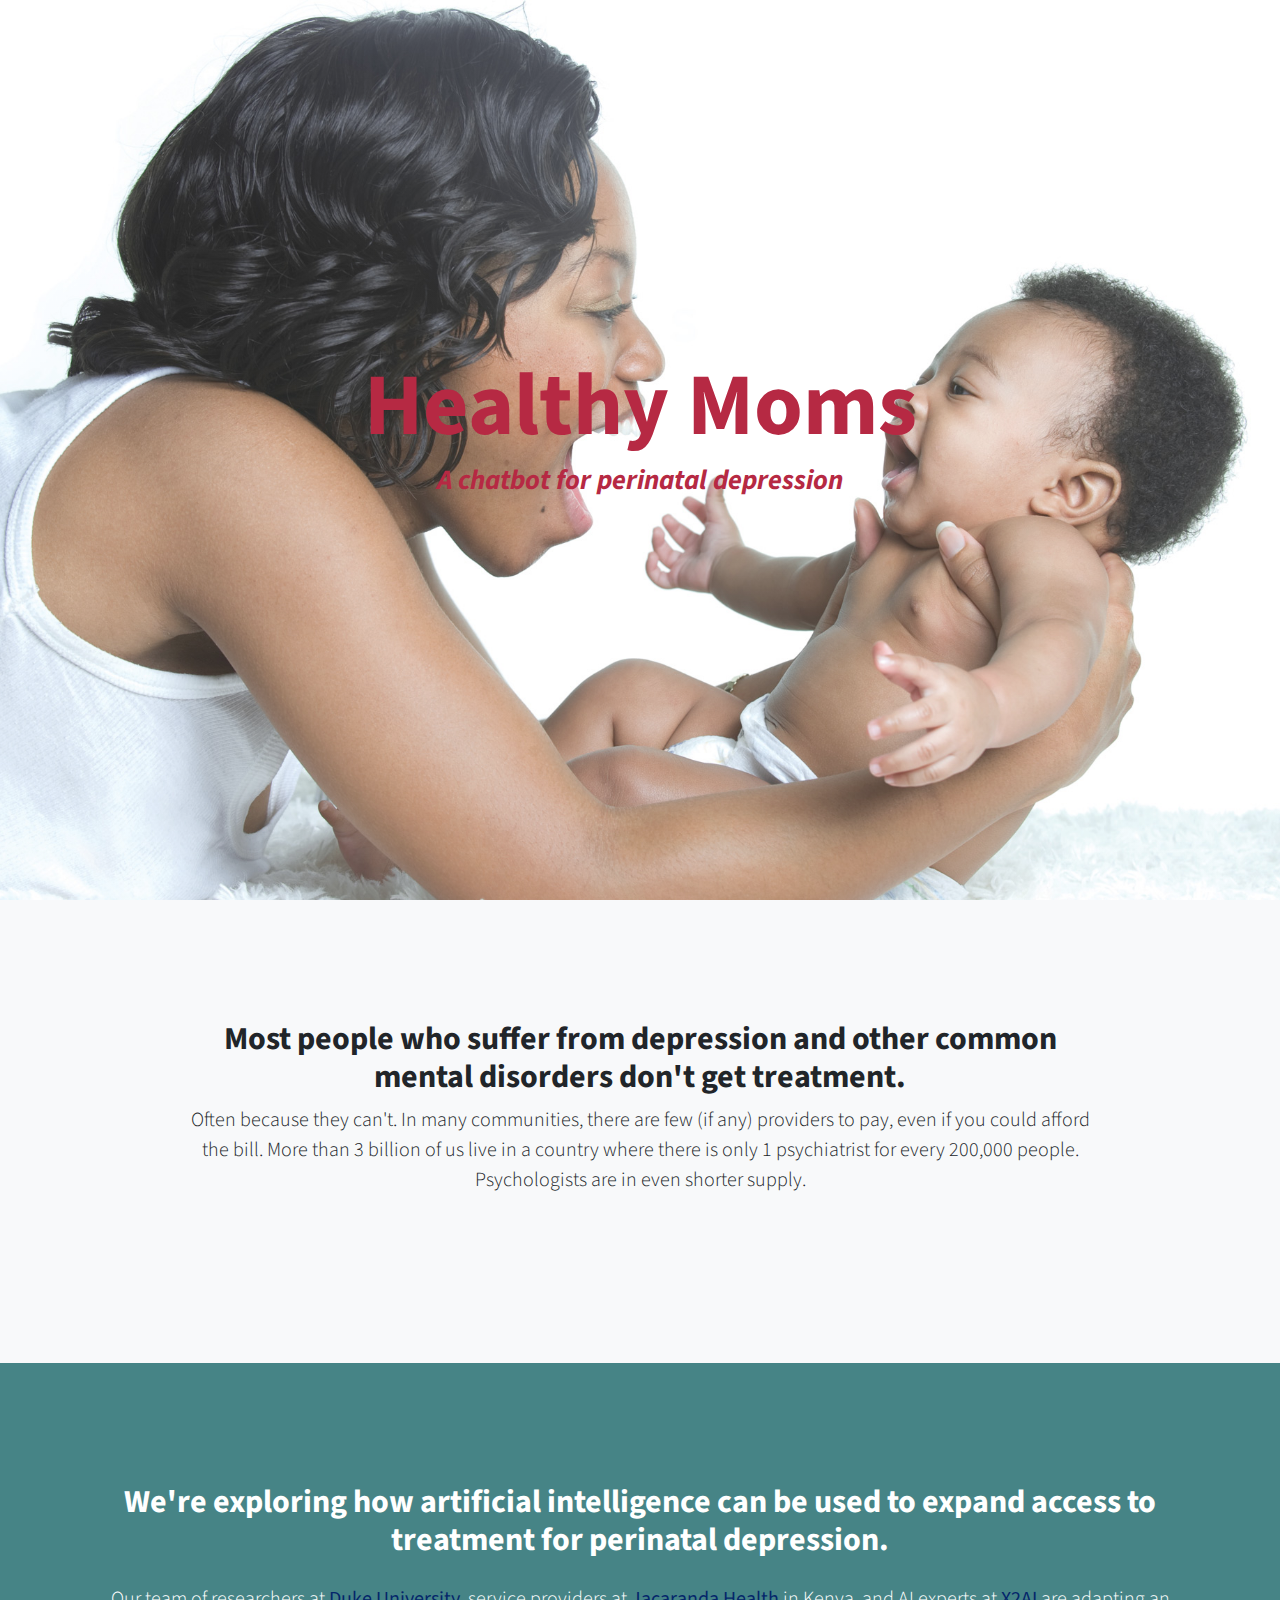
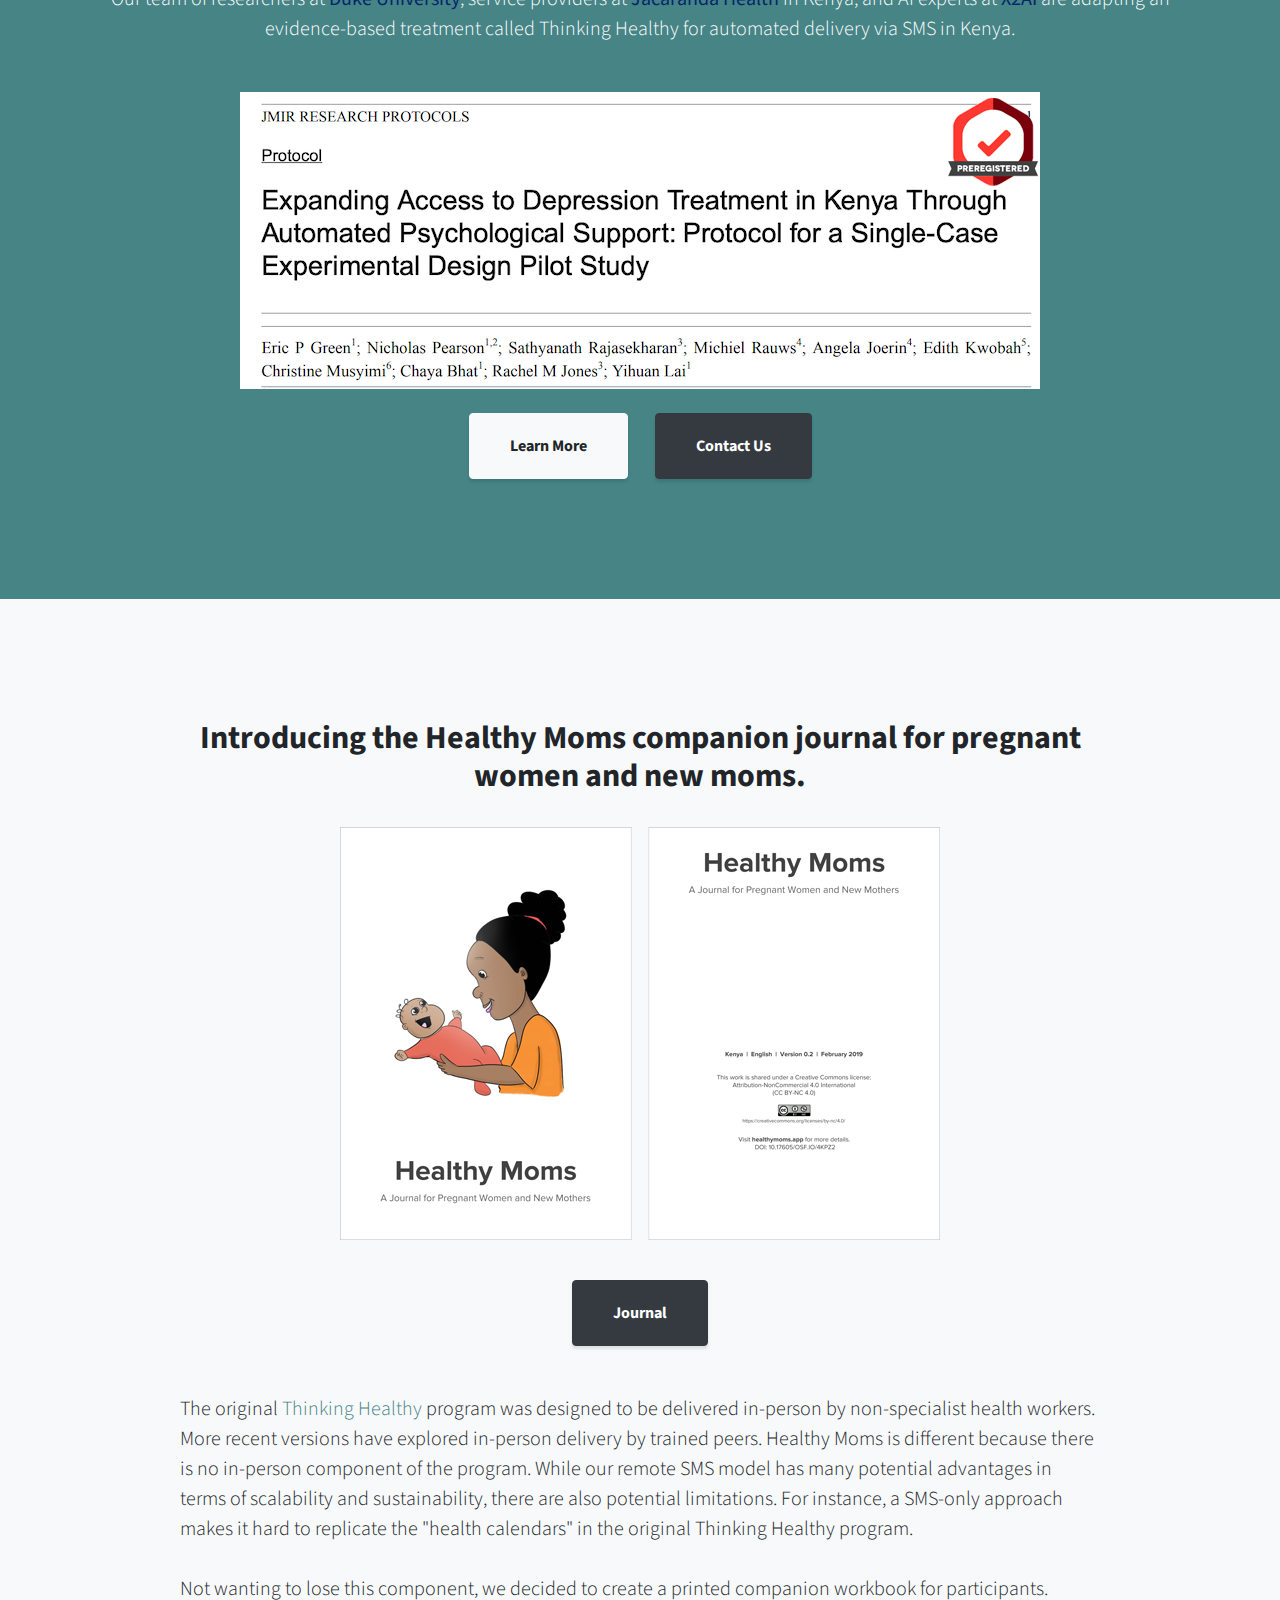
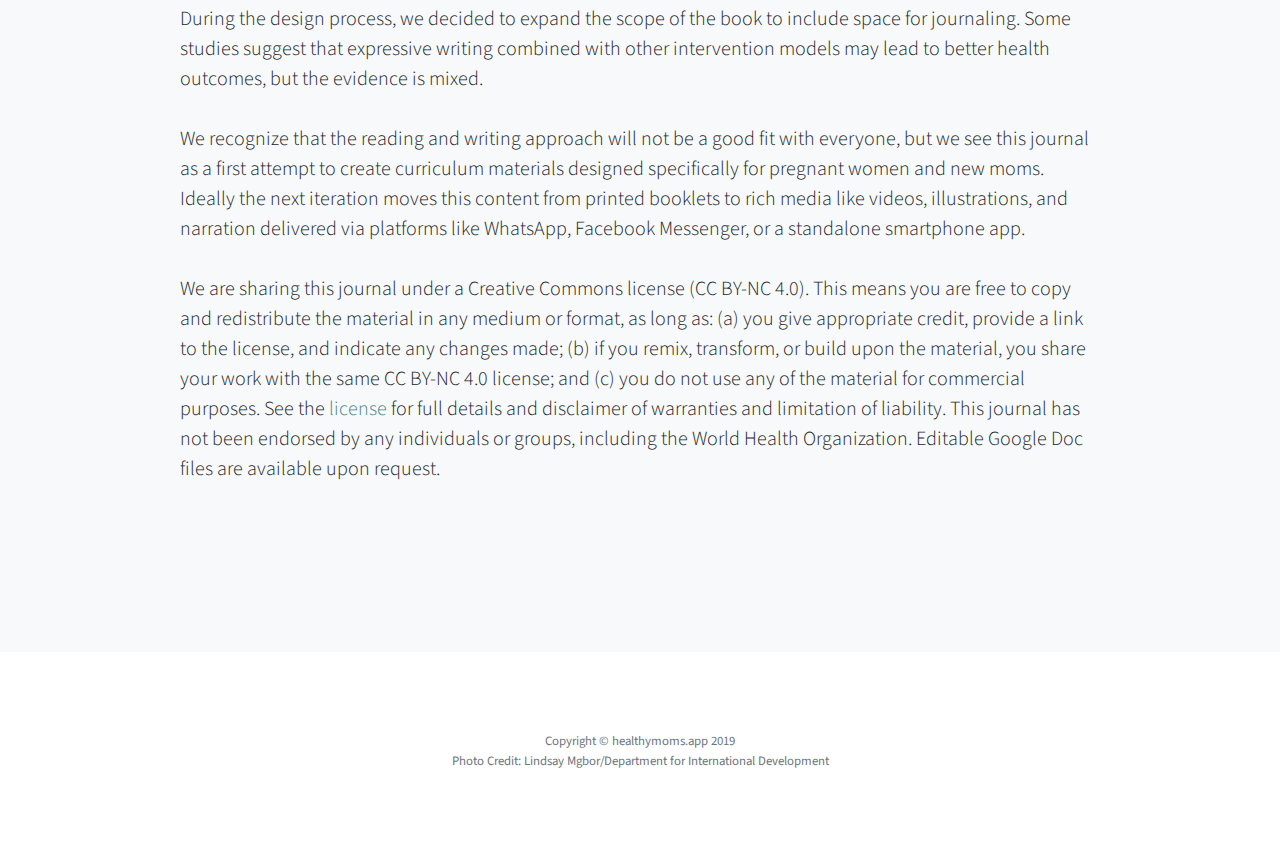
==== commit 6077366e: "update cover" ====
--- a/index.html
+++ b/index.html
@@ -81,9 +81,9 @@
     <!-- Header -->
     <header class="masthead d-flex">
       <div class="container text-center my-auto">
-        <h1 class="mb-1"><font color="white">Healthy Moms</font></h1>
+        <h1 class="mb-1"><font color="#b62943">Healthy Moms</font></h1>
         <h3 class="mb-5">
-          <em><font color="white">A chatbot for perinatal depression</font></em>
+          <em><font color="#b62943">A chatbot for perinatal depression</font></em>
         </h3>
         <!--
         <a class="btn btn-primary btn-xl js-scroll-trigger" href="#about">Find Out More</a>
@@ -232,10 +232,18 @@
       <div class="container text-center">
         <h2 class="mb-4">We're exploring how artificial intelligence can be used to expand access to treatment for perinatal depression.</h2>
         <p class="lead mb-5">Our team of researchers at <b><a href="https://globalhealth.duke.edu/people/faculty/green-eric" style="color: #04266b">Duke University</a></b>, service providers at <b><a href="https://jacarandahealth.org/" style="color: #04266b">Jacaranda Health</a></b> in Kenya, and AI experts at <b><a href="http://x2ai.com/" style="color: #04266b">X2AI</a></b> are adapting an evidence-based treatment called Thinking Healthy for automated delivery via SMS in Kenya.</p>
+
+
+<a href="https://www.researchprotocols.org/2019/4/e11800/"><img src="img/regrep.png"></a>
+<br>
+<br>
+
         <a href="https://medium.com/@ericpgreen/healthymoms-36975a4b8c1b" class="btn btn-xl btn-light mr-4">Learn More</a>
         <a href="mailto:info@healthymoms.app" class="btn btn-xl btn-dark">Contact Us</a>
       </div>
     </section>
+
+
 
     <!-- Journal -->
     <section class="content-section bg-light" id="journal">
@@ -248,6 +256,12 @@
             
             <img src="img/journal.png">
           </center>
+          <br>
+
+          </p>
+<center>
+            <a href="https://osf.io/4kpz2/" class="btn btn-xl btn-dark">Journal</a>
+          </center>
             <br>
             <br>
             <p class="lead mb-5">The original <a href="https://www.who.int/mental_health/maternal-child/thinking_healthy/en/">Thinking Healthy</a> program was designed to be delivered in-person by non-specialist health workers. More recent versions have explored in-person delivery by trained peers. Healthy Moms is different because there is no in-person component of the program. While our remote SMS model has many potential advantages in terms of scalability and sustainability, there are also potential limitations. For instance, a SMS-only approach makes it hard to replicate the "health calendars" in the original Thinking Healthy program. 
@@ -262,10 +276,7 @@
             <br>
             We are sharing this journal under a Creative Commons license  (CC BY-NC 4.0). This means you are free to copy and redistribute the material in any medium or format, as long as: (a) you give appropriate credit, provide a link to the license, and indicate any changes made; (b) if you remix, transform, or build upon the material, you share your work with the same CC BY-NC 4.0 license; and (c) you do not use any of the material for commercial purposes. See the <a href="https://creativecommons.org/licenses/by-nc/4.0/legalcode">license</a> for full details and disclaimer of warranties and limitation of liability. This journal has not been endorsed by any individuals or groups, including the World Health Organization. Editable Google Doc files are available upon request.
 
-</p>
-<center>
-            <a href="https://osf.io/4kpz2/" class="btn btn-xl btn-dark">Journal</a>
-          </center>
+
             <!--
             <a class="btn btn-dark btn-xl js-scroll-trigger" href="#">Our Work</a>
           -->
@@ -307,7 +318,7 @@
           </li>
         </ul>
         -->
-        <p class="text-muted small mb-0">Copyright &copy; healthymoms.app 2018</p>
+        <p class="text-muted small mb-0">Copyright &copy; healthymoms.app 2019</p>
         <p class="text-muted small mb-0">Photo Credit: Lindsay Mgbor/Department for International Development</p>
       </div>
     </footer>
--- a/css/stylish-portfolio.min.css
+++ b/css/stylish-portfolio.min.css
@@ -1 +1 @@
-body,html{width:100%;height:100%}body{font-family:'Source Sans Pro'}.btn-xl{padding:1.25rem 2.5rem}.content-section{padding-top:7.5rem;padding-bottom:7.5rem}.content-section-heading h2{font-size:3rem}.content-section-heading h3{font-size:1rem;text-transform:uppercase}h1,h2,h3,h4,h5,h6{font-weight:700}.text-faded{color:rgba(255,255,255,.7)}.map{height:30rem}@media (max-width:992px){.map{height:75%}}.map iframe{pointer-events:none}.scroll-to-top{position:fixed;right:15px;bottom:15px;display:none;width:50px;height:50px;text-align:center;color:#fff;background:rgba(52,58,64,.5);line-height:45px}.scroll-to-top:focus,.scroll-to-top:hover{color:#fff}.scroll-to-top:hover{background:#343a40}.scroll-to-top i{font-weight:800}.masthead{min-height:30rem;position:relative;display:table;width:100%;height:auto;padding-top:8rem;padding-bottom:8rem;background:linear-gradient(90deg,rgba(255,255,255,.1) 0,rgba(255,255,255,.1) 100%),url(../img/bg-masthead.jpg);background-position:center center;background-repeat:no-repeat;background-size:cover}.masthead h1{font-size:4rem;margin:0;padding:0}@media (min-width:992px){.masthead{height:100vh}.masthead h1{font-size:5.5rem}}#sidebar-wrapper{position:fixed;z-index:2;right:0;width:250px;height:100%;-webkit-transition:all .4s ease 0s;-moz-transition:all .4s ease 0s;-ms-transition:all .4s ease 0s;-o-transition:all .4s ease 0s;transition:all .4s ease 0s;transform:translateX(250px);background:#1d809f;border-left:1px solid rgba(255,255,255,.1)}.sidebar-nav{position:absolute;top:0;width:250px;margin:0;padding:0;list-style:none}.sidebar-nav li.sidebar-nav-item a{display:block;text-decoration:none;color:#fff;padding:15px}.sidebar-nav li a:hover{text-decoration:none;color:#fff;background:rgba(255,255,255,.2)}.sidebar-nav li a:active,.sidebar-nav li a:focus{text-decoration:none}.sidebar-nav>.sidebar-brand{font-size:1.2rem;background:rgba(52,58,64,.1);height:80px;line-height:50px;padding-top:15px;padding-bottom:15px;padding-left:15px}.sidebar-nav>.sidebar-brand a{color:#fff}.sidebar-nav>.sidebar-brand a:hover{color:#fff;background:0 0}#sidebar-wrapper.active{right:250px;width:250px;-webkit-transition:all .4s ease 0s;-moz-transition:all .4s ease 0s;-ms-transition:all .4s ease 0s;-o-transition:all .4s ease 0s;transition:all .4s ease 0s}.menu-toggle{position:fixed;right:15px;top:15px;width:50px;height:50px;text-align:center;color:#fff;background:rgba(52,58,64,.5);line-height:50px;z-index:999}.menu-toggle:focus,.menu-toggle:hover{color:#fff}.menu-toggle:hover{background:#343a40}.service-icon{background-color:#fff;color:#1d809f;height:7rem;width:7rem;display:block;line-height:7.5rem;font-size:2.25rem;box-shadow:0 3px 3px 0 rgba(0,0,0,.1)}.callout{padding:15rem 0;background:linear-gradient(90deg,rgba(255,255,255,.1) 0,rgba(255,255,255,.1) 100%),url(../img/bg-callout.jpg);background-position:center center;background-repeat:no-repeat;background-size:cover}.callout h2{font-size:3.5rem;font-weight:700;display:block;max-width:30rem}.portfolio-item{display:block;position:relative;overflow:hidden;max-width:530px;margin:auto auto 1rem}.portfolio-item .caption{display:flex;height:100%;width:100%;background-color:rgba(33,37,41,.2);position:absolute;top:0;bottom:0;z-index:1}.portfolio-item .caption .caption-content{color:#fff;margin:auto 2rem 2rem}.portfolio-item .caption .caption-content h2{font-size:.8rem;text-transform:uppercase}.portfolio-item .caption .caption-content p{font-weight:300;font-size:1.2rem}@media (min-width:992px){.portfolio-item{max-width:none;margin:0}.portfolio-item .caption{-webkit-transition:-webkit-clip-path .25s ease-out,background-color .7s;-webkit-clip-path:inset(0);clip-path:inset(0)}.portfolio-item .caption .caption-content{transition:opacity .25s;margin-left:5rem;margin-right:5rem;margin-bottom:5rem}.portfolio-item img{-webkit-transition:-webkit-clip-path .25s ease-out;-webkit-clip-path:inset(-1px);clip-path:inset(-1px)}.portfolio-item:hover img{-webkit-clip-path:inset(2rem);clip-path:inset(2rem)}.portfolio-item:hover .caption{background-color:rgba(29,128,159,.9);-webkit-clip-path:inset(2rem);clip-path:inset(2rem)}}footer.footer{padding-top:5rem;padding-bottom:5rem}footer.footer .social-link{display:block;height:4rem;width:4rem;line-height:4.3rem;font-size:1.5rem;background-color:#1d809f;transition:background-color .15s ease-in-out;box-shadow:0 3px 3px 0 rgba(0,0,0,.1)}footer.footer .social-link:hover{background-color:#155d74;text-decoration:none}a{color:#1d809f}a:active,a:focus,a:hover{color:#155d74}.btn-primary{background-color:#1d809f!important;border-color:#1d809f!important;color:#fff!important}.btn-primary:active,.btn-primary:focus,.btn-primary:hover{background-color:#155d74!important;border-color:#155d74!important}.btn-secondary{background-color:#ecb807!important;border-color:#ecb807!important;color:#fff!important}.btn-secondary:active,.btn-secondary:focus,.btn-secondary:hover{background-color:#ba9106!important;border-color:#ba9106!important}.btn-dark{color:#fff!important}.btn{box-shadow:0 3px 3px 0 rgba(0,0,0,.1);font-weight:700}.bg-primary{background-color:#1d809f!important}.text-primary{color:#1d809f!important}.text-secondary{color:#ecb807!important}+body,html{width:100%;height:100%}body{font-family:'Source Sans Pro'}.btn-xl{padding:1.25rem 2.5rem}.content-section{padding-top:7.5rem;padding-bottom:7.5rem}.content-section-heading h2{font-size:3rem}.content-section-heading h3{font-size:1rem;text-transform:uppercase}h1,h2,h3,h4,h5,h6{font-weight:700}.text-faded{color:rgba(255,255,255,.7)}.map{height:30rem}@media (max-width:992px){.map{height:75%}}.map iframe{pointer-events:none}.scroll-to-top{position:fixed;right:15px;bottom:15px;display:none;width:50px;height:50px;text-align:center;color:#fff;background:rgba(52,58,64,.5);line-height:45px}.scroll-to-top:focus,.scroll-to-top:hover{color:#fff}.scroll-to-top:hover{background:#343a40}.scroll-to-top i{font-weight:800}.masthead{min-height:30rem;position:relative;display:table;width:100%;height:auto;padding-top:8rem;padding-bottom:8rem;background:linear-gradient(90deg,rgba(255,255,255,.1) 0,rgba(255,255,255,.1) 100%),url(../img/bg-masthead.jpg);background-position:center center;background-repeat:no-repeat;background-size:cover}.masthead h1{font-size:4rem;margin:0;padding:0}@media (min-width:992px){.masthead{height:100vh}.masthead h1{font-size:5.5rem}}#sidebar-wrapper{position:fixed;z-index:2;right:0;width:250px;height:100%;-webkit-transition:all .4s ease 0s;-moz-transition:all .4s ease 0s;-ms-transition:all .4s ease 0s;-o-transition:all .4s ease 0s;transition:all .4s ease 0s;transform:translateX(250px);background:#468486;border-left:1px solid rgba(255,255,255,.1)}.sidebar-nav{position:absolute;top:0;width:250px;margin:0;padding:0;list-style:none}.sidebar-nav li.sidebar-nav-item a{display:block;text-decoration:none;color:#fff;padding:15px}.sidebar-nav li a:hover{text-decoration:none;color:#fff;background:rgba(255,255,255,.2)}.sidebar-nav li a:active,.sidebar-nav li a:focus{text-decoration:none}.sidebar-nav>.sidebar-brand{font-size:1.2rem;background:rgba(52,58,64,.1);height:80px;line-height:50px;padding-top:15px;padding-bottom:15px;padding-left:15px}.sidebar-nav>.sidebar-brand a{color:#fff}.sidebar-nav>.sidebar-brand a:hover{color:#fff;background:0 0}#sidebar-wrapper.active{right:250px;width:250px;-webkit-transition:all .4s ease 0s;-moz-transition:all .4s ease 0s;-ms-transition:all .4s ease 0s;-o-transition:all .4s ease 0s;transition:all .4s ease 0s}.menu-toggle{position:fixed;right:15px;top:15px;width:50px;height:50px;text-align:center;color:#fff;background:rgba(52,58,64,.5);line-height:50px;z-index:999}.menu-toggle:focus,.menu-toggle:hover{color:#fff}.menu-toggle:hover{background:#343a40}.service-icon{background-color:#fff;color:#468486;height:7rem;width:7rem;display:block;line-height:7.5rem;font-size:2.25rem;box-shadow:0 3px 3px 0 rgba(0,0,0,.1)}.callout{padding:15rem 0;background:linear-gradient(90deg,rgba(255,255,255,.1) 0,rgba(255,255,255,.1) 100%),url(../img/bg-callout.jpg);background-position:center center;background-repeat:no-repeat;background-size:cover}.callout h2{font-size:3.5rem;font-weight:700;display:block;max-width:30rem}.portfolio-item{display:block;position:relative;overflow:hidden;max-width:530px;margin:auto auto 1rem}.portfolio-item .caption{display:flex;height:100%;width:100%;background-color:rgba(33,37,41,.2);position:absolute;top:0;bottom:0;z-index:1}.portfolio-item .caption .caption-content{color:#fff;margin:auto 2rem 2rem}.portfolio-item .caption .caption-content h2{font-size:.8rem;text-transform:uppercase}.portfolio-item .caption .caption-content p{font-weight:300;font-size:1.2rem}@media (min-width:992px){.portfolio-item{max-width:none;margin:0}.portfolio-item .caption{-webkit-transition:-webkit-clip-path .25s ease-out,background-color .7s;-webkit-clip-path:inset(0);clip-path:inset(0)}.portfolio-item .caption .caption-content{transition:opacity .25s;margin-left:5rem;margin-right:5rem;margin-bottom:5rem}.portfolio-item img{-webkit-transition:-webkit-clip-path .25s ease-out;-webkit-clip-path:inset(-1px);clip-path:inset(-1px)}.portfolio-item:hover img{-webkit-clip-path:inset(2rem);clip-path:inset(2rem)}.portfolio-item:hover .caption{background-color:rgba(29,128,159,.9);-webkit-clip-path:inset(2rem);clip-path:inset(2rem)}}footer.footer{padding-top:5rem;padding-bottom:5rem}footer.footer .social-link{display:block;height:4rem;width:4rem;line-height:4.3rem;font-size:1.5rem;background-color:#468486;transition:background-color .15s ease-in-out;box-shadow:0 3px 3px 0 rgba(0,0,0,.1)}footer.footer .social-link:hover{background-color:#155d74;text-decoration:none}a{color:#468486}a:active,a:focus,a:hover{color:#155d74}.btn-primary{background-color:#468486!important;border-color:#468486!important;color:#fff!important}.btn-primary:active,.btn-primary:focus,.btn-primary:hover{background-color:#155d74!important;border-color:#155d74!important}.btn-secondary{background-color:#ecb807!important;border-color:#ecb807!important;color:#fff!important}.btn-secondary:active,.btn-secondary:focus,.btn-secondary:hover{background-color:#ba9106!important;border-color:#ba9106!important}.btn-dark{color:#fff!important}.btn{box-shadow:0 3px 3px 0 rgba(0,0,0,.1);font-weight:700}.bg-primary{background-color:#468486!important}.text-primary{color:#468486!important}.text-secondary{color:#ecb807!important}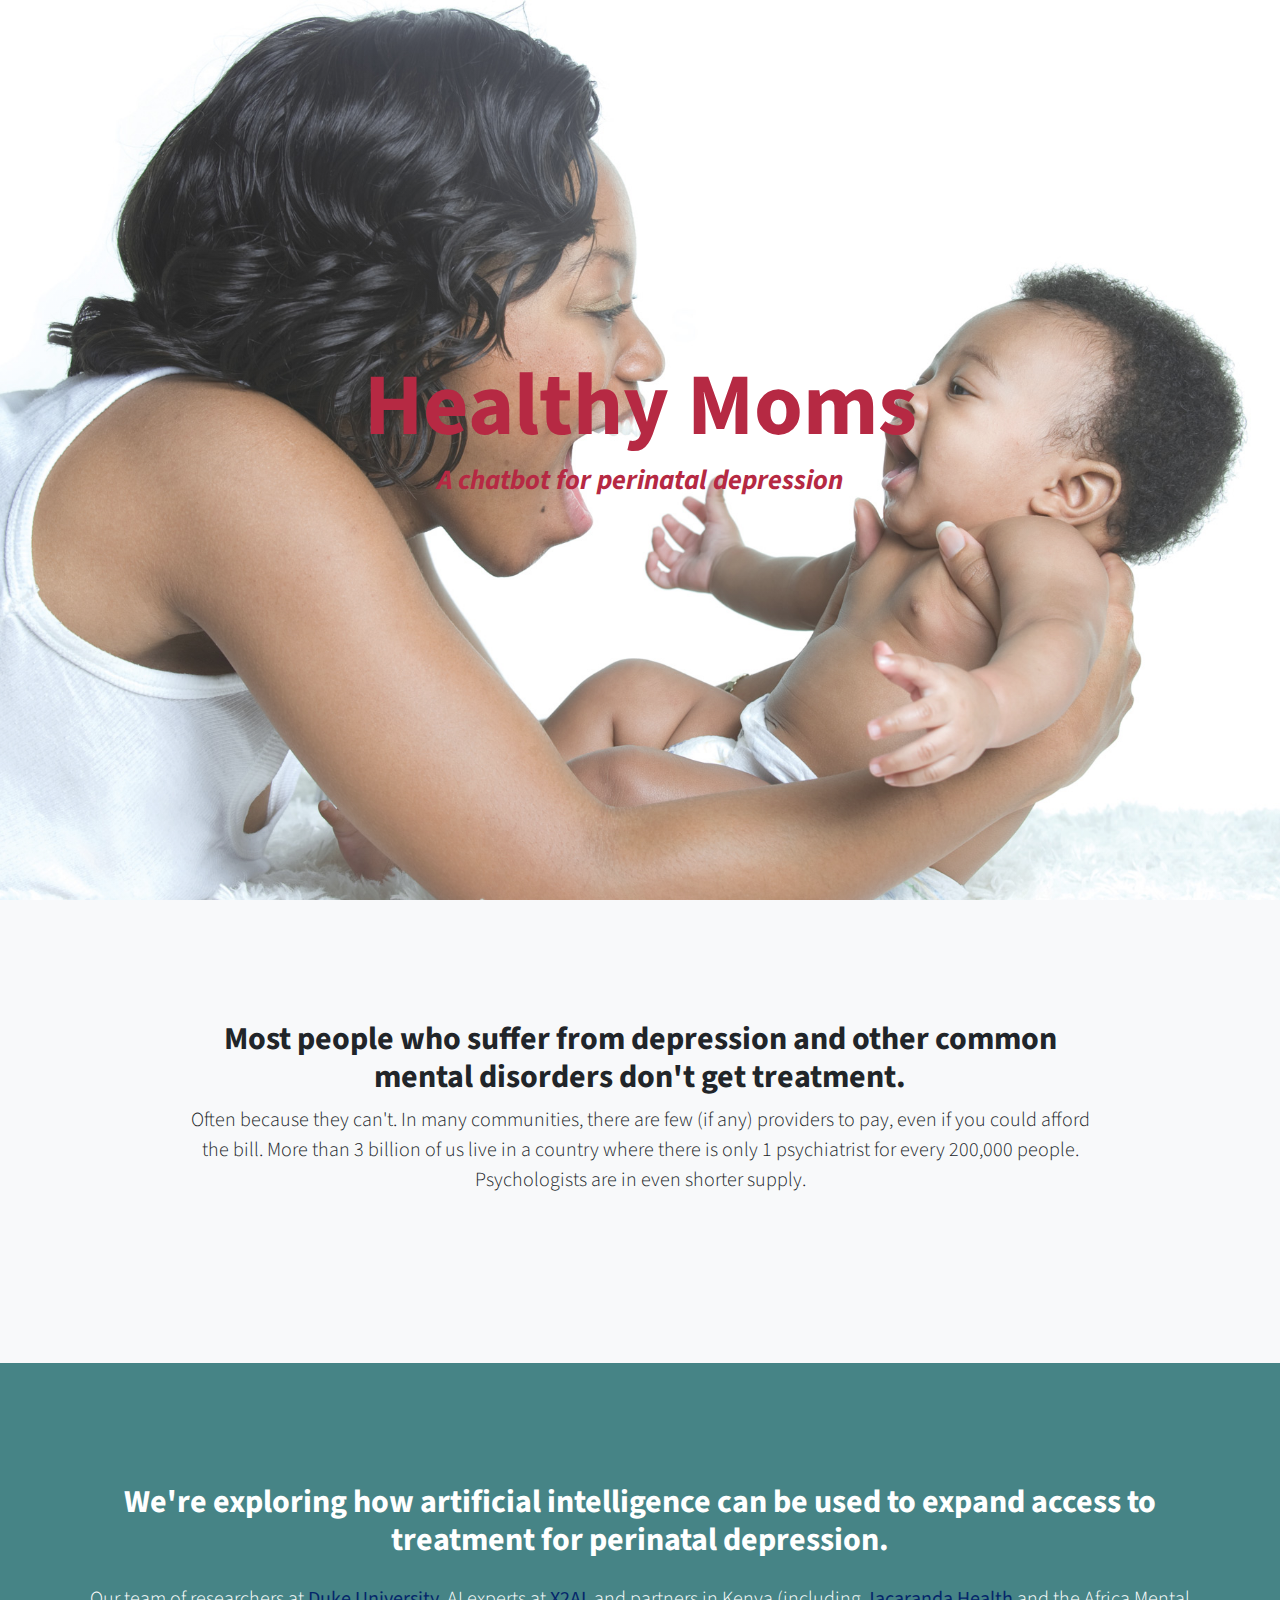
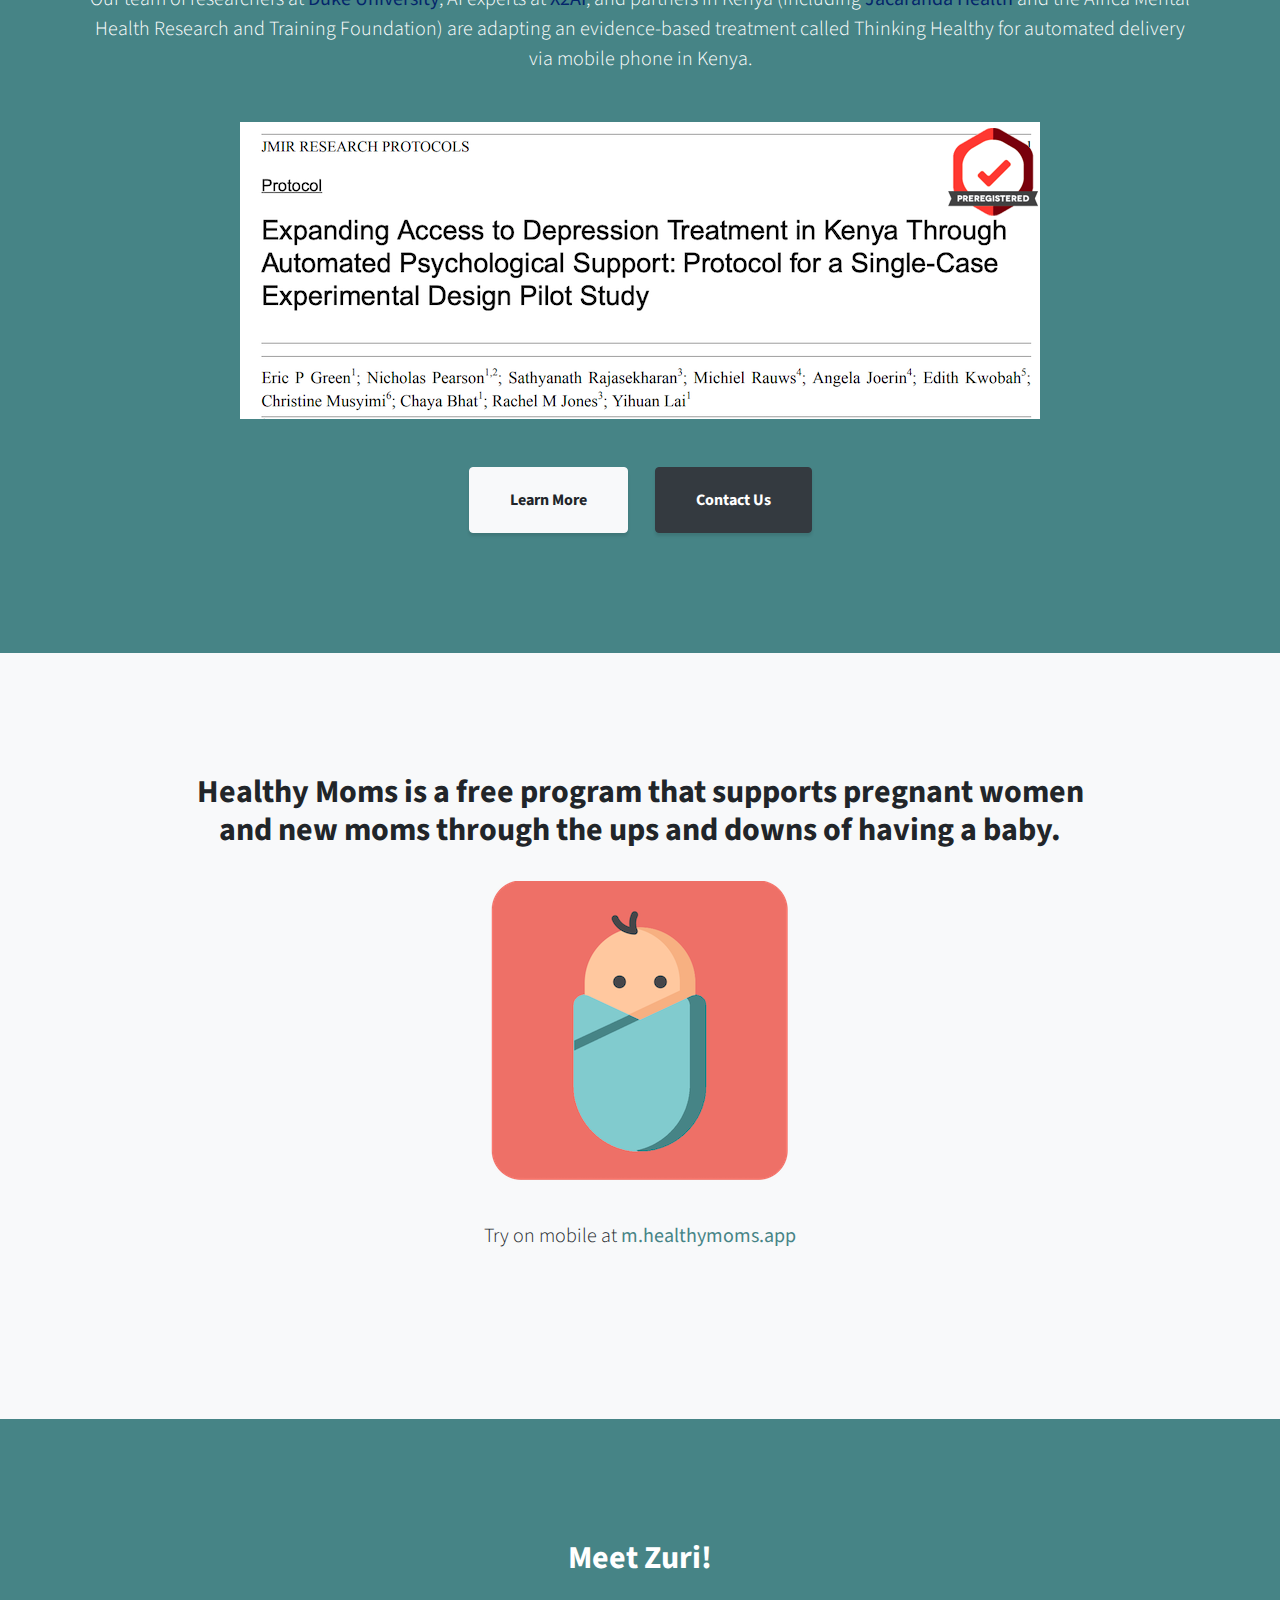
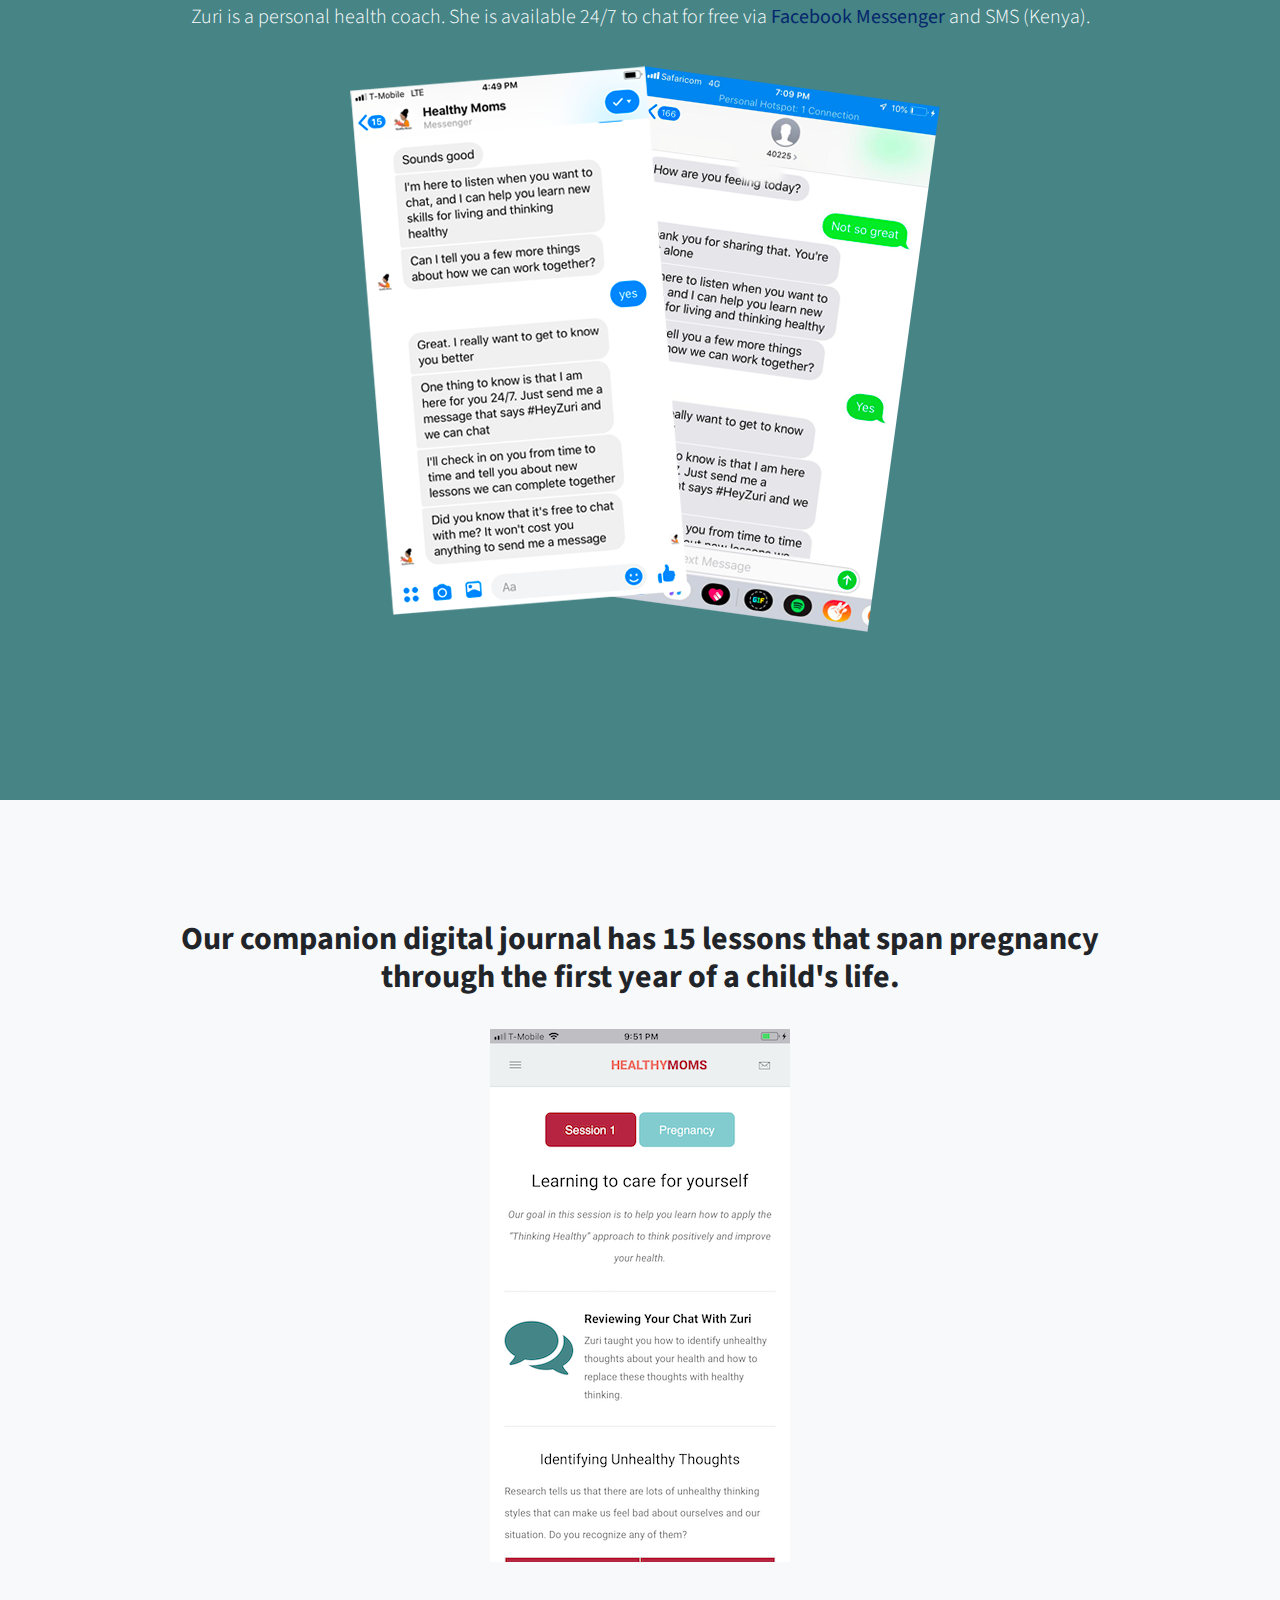
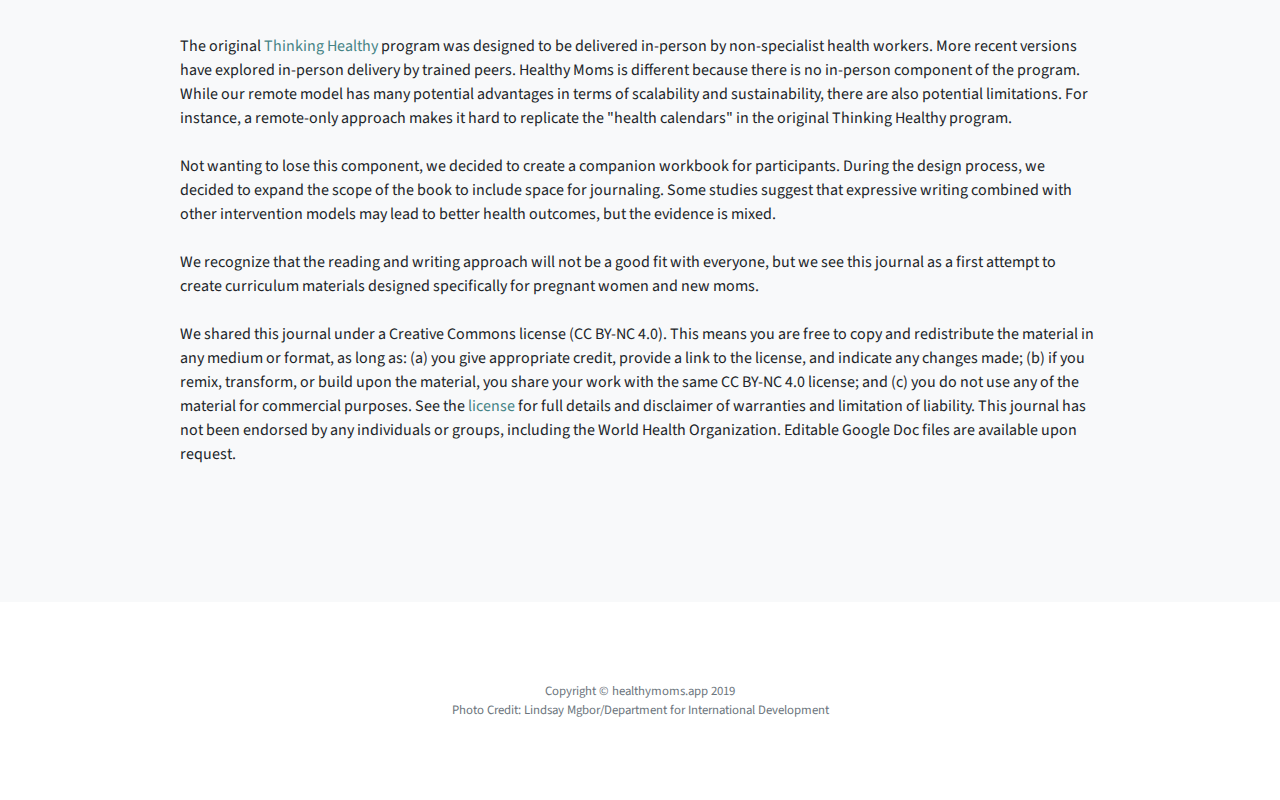
==== commit e3915d66: "update copy" ====
--- a/index.html
+++ b/index.html
@@ -1,55 +1,55 @@
 <!DOCTYPE html>
 <html lang="en">
 
-  <head>
-
-    <meta charset="utf-8">
-    <meta name="viewport" content="width=device-width, initial-scale=1, shrink-to-fit=no">
-    <meta name="description" content="">
-    <meta name="author" content="">
-
-    <title>Healthy Moms</title>
-
-    <!-- Bootstrap Core CSS -->
-    <link href="vendor/bootstrap/css/bootstrap.min.css" rel="stylesheet">
-
-    <!-- Custom Fonts -->
-    <link href="vendor/font-awesome/css/font-awesome.min.css" rel="stylesheet" type="text/css">
-    <link href="https://fonts.googleapis.com/css?family=Source+Sans+Pro:300,400,700,300italic,400italic,700italic" rel="stylesheet" type="text/css">
-    <link href="vendor/simple-line-icons/css/simple-line-icons.css" rel="stylesheet">
-
-    <!-- Custom CSS -->
-    <link href="css/stylish-portfolio.min.css" rel="stylesheet">
-
-  </head>
-
-  <body id="page-top">
-    <!-- Load Facebook SDK for JavaScript -->
-<div id="fb-root"></div>
-<script>
-  window.fbAsyncInit = function() {
-    FB.init({
-      xfbml            : true,
-      version          : 'v3.3'
-    });
-  };
-
-  (function(d, s, id) {
-  var js, fjs = d.getElementsByTagName(s)[0];
-  if (d.getElementById(id)) return;
-  js = d.createElement(s); js.id = id;
-  js.src = 'https://connect.facebook.net/en_US/sdk/xfbml.customerchat.js';
-  fjs.parentNode.insertBefore(js, fjs);
-}(document, 'script', 'facebook-jssdk'));</script>
-
-<!-- Your customer chat code -->
-<div class="fb-customerchat"
-  attribution=setup_tool
-  page_id="844102799265165"
-  theme_color="#b62943"
-  logged_in_greeting="Hi, do you want to give Zuri a try?"
-  logged_out_greeting="Hi, do you want to give Zuri a try?">
-</div>
+<head>
+
+  <meta charset="utf-8">
+  <meta name="viewport" content="width=device-width, initial-scale=1, shrink-to-fit=no">
+  <meta name="description" content="">
+  <meta name="author" content="">
+
+  <title>Healthy Moms</title>
+
+  <!-- Bootstrap Core CSS -->
+  <link href="vendor/bootstrap/css/bootstrap.min.css" rel="stylesheet">
+
+  <!-- Custom Fonts -->
+  <link href="vendor/font-awesome/css/font-awesome.min.css" rel="stylesheet" type="text/css">
+  <link href="https://fonts.googleapis.com/css?family=Source+Sans+Pro:300,400,700,300italic,400italic,700italic" rel="stylesheet" type="text/css">
+  <link href="vendor/simple-line-icons/css/simple-line-icons.css" rel="stylesheet">
+
+  <!-- Custom CSS -->
+  <link href="css/stylish-portfolio.min.css" rel="stylesheet">
+
+</head>
+
+<body id="page-top">
+  <!-- Load Facebook SDK for JavaScript -->
+  <div id="fb-root"></div>
+  <script>
+    window.fbAsyncInit = function() {
+      FB.init({
+        xfbml            : true,
+        version          : 'v3.3'
+      });
+    };
+
+    (function(d, s, id) {
+      var js, fjs = d.getElementsByTagName(s)[0];
+      if (d.getElementById(id)) return;
+      js = d.createElement(s); js.id = id;
+      js.src = 'https://connect.facebook.net/en_US/sdk/xfbml.customerchat.js';
+      fjs.parentNode.insertBefore(js, fjs);
+    }(document, 'script', 'facebook-jssdk'));</script>
+
+    <!-- Your customer chat code -->
+    <div class="fb-customerchat"
+    attribution=setup_tool
+    page_id="844102799265165"
+    theme_color="#b62943"
+    logged_in_greeting="Hi, do you want to give Zuri a try?"
+    logged_out_greeting="Hi, do you want to give Zuri a try?">
+  </div>
     <!-- Navigation 
     <a class="menu-toggle rounded" href="#">
       <i class="fa fa-bars"></i>
@@ -76,37 +76,37 @@
         </li>
       </ul>
     </nav>
-    -->
-
-    <!-- Header -->
-    <header class="masthead d-flex">
-      <div class="container text-center my-auto">
-        <h1 class="mb-1"><font color="#b62943">Healthy Moms</font></h1>
-        <h3 class="mb-5">
-          <em><font color="#b62943">A chatbot for perinatal depression</font></em>
-        </h3>
+  -->
+
+  <!-- Header -->
+  <header class="masthead d-flex">
+    <div class="container text-center my-auto">
+      <h1 class="mb-1"><font color="#b62943">Healthy Moms</font></h1>
+      <h3 class="mb-5">
+        <em><font color="#b62943">A chatbot for perinatal depression</font></em>
+      </h3>
         <!--
         <a class="btn btn-primary btn-xl js-scroll-trigger" href="#about">Find Out More</a>
       -->
-      </div>
-      <div class="overlay"></div>
-    </header>
-
-    <!-- About -->
-    <section class="content-section bg-light" id="about">
-      <div class="container text-center">
-        <div class="row">
-          <div class="col-lg-10 mx-auto">
-            <h2>Most people who suffer from depression and other common mental disorders don't get treatment.</h2>
-            <p class="lead mb-5">Often because they can't. In many communities, there are few (if any) providers to pay, even if you could afford the bill. More than 3 billion of us live in a country where there is only 1 psychiatrist for every 200,000 people. Psychologists are in even shorter supply.</p>
+    </div>
+    <div class="overlay"></div>
+  </header>
+
+  <!-- About -->
+  <section class="content-section bg-light" id="about">
+    <div class="container text-center">
+      <div class="row">
+        <div class="col-lg-10 mx-auto">
+          <h2>Most people who suffer from depression and other common mental disorders don't get treatment.</h2>
+          <p class="lead mb-5">Often because they can't. In many communities, there are few (if any) providers to pay, even if you could afford the bill. More than 3 billion of us live in a country where there is only 1 psychiatrist for every 200,000 people. Psychologists are in even shorter supply.</p>
             <!--
             <a class="btn btn-dark btn-xl js-scroll-trigger" href="#">Our Work</a>
           -->
 
-          </div>
-        </div>
-      </div>
-    </section>
+        </div>
+      </div>
+    </div>
+  </section>
 
     <!-- Services 
     <section class="content-section bg-primary text-white text-center" id="services">
@@ -157,7 +157,7 @@
         </div>
       </div>
     </section>
-    -->
+  -->
 
     <!-- Callout 
     <section class="callout">
@@ -225,66 +225,110 @@
         </div>
       </div>
     </section>
-    -->
-
-    <!-- Call to Action -->
-    <section class="content-section bg-primary text-white">
-      <div class="container text-center">
-        <h2 class="mb-4">We're exploring how artificial intelligence can be used to expand access to treatment for perinatal depression.</h2>
-        <p class="lead mb-5">Our team of researchers at <b><a href="https://globalhealth.duke.edu/people/faculty/green-eric" style="color: #04266b">Duke University</a></b>, service providers at <b><a href="https://jacarandahealth.org/" style="color: #04266b">Jacaranda Health</a></b> in Kenya, and AI experts at <b><a href="http://x2ai.com/" style="color: #04266b">X2AI</a></b> are adapting an evidence-based treatment called Thinking Healthy for automated delivery via SMS in Kenya.</p>
-
-
-<a href="https://www.researchprotocols.org/2019/4/e11800/"><img src="img/regrep.png"></a>
-<br>
-<br>
-
-        <a href="https://medium.com/@ericpgreen/healthymoms-36975a4b8c1b" class="btn btn-xl btn-light mr-4">Learn More</a>
-        <a href="mailto:info@healthymoms.app" class="btn btn-xl btn-dark">Contact Us</a>
-      </div>
-    </section>
-
-
-
-    <!-- Journal -->
+  -->
+
+  <!-- Call to Action -->
+  <section class="content-section bg-primary text-white">
+    <div class="container text-center">
+      <h2 class="mb-4">We're exploring how artificial intelligence can be used to expand access to treatment for perinatal depression.</h2>
+      <p class="lead mb-5">Our team of researchers at <b><a href="https://globalhealth.duke.edu/people/faculty/green-eric" style="color: #04266b">Duke University</a></b>, AI experts at <b><a href="http://x2ai.com/" style="color: #04266b">X2AI</a></b>, and partners in Kenya (including <b><a href="https://jacarandahealth.org/" style="color: #04266b">Jacaranda Health</a></b> and the Africa Mental Health Research and Training Foundation) are adapting an evidence-based treatment called Thinking Healthy for automated delivery via mobile phone in Kenya.</p>
+
+
+      <a href="https://www.researchprotocols.org/2019/4/e11800/"><img src="img/regrep.png"></a>
+      <br>
+      <br>
+      <br>
+
+      <a href="https://medium.com/@ericpgreen/healthymoms-36975a4b8c1b" class="btn btn-xl btn-light mr-4">Learn More</a>
+      <a href="mailto:info@healthymoms.app" class="btn btn-xl btn-dark">Contact Us</a>
+    </div>
+  </section>
+
+
+
+  <!-- App -->
+  <section class="content-section bg-light" id="hm">
+    <div class="container text-justified">
+      <div class="row">
+        <div class="col-lg-10 mx-auto">
+          <center>
+            <h2>Healthy Moms is a free program that supports pregnant women and new moms through the ups and downs of having a baby.</h2>
+            <br>
+            
+            <a href="https://m.healthymoms.app/"><img src="img/hmicon-512-rounded.png"></a>
+          </center>
+          <br>
+
+        </p>
+        <center>
+
+
+          <p class="lead mb-5">Try on mobile at <a href="https://m.healthymoms.app/"><strong>m.healthymoms.app</strong></a>
+          </center>
+
+            <!--
+            <a class="btn btn-dark btn-xl js-scroll-trigger" href="#">Our Work</a>
+          -->
+
+        </div>
+      </div>
+    </div>
+  </section>
+
+  <!-- Zuri -->
+  <section class="content-section bg-primary text-white">
+    <div class="container text-center">
+      <h2 class="mb-4">Meet Zuri!</h2>
+      <p class="lead mb-5">Zuri is a personal health coach. She is available 24/7 to chat for free via <b><a href="http://m.me/healthymoms" style="color: #04266b">Facebook Messenger</a></b> and SMS (Kenya).
+        <br>
+
+        <img src="img/chat.png">
+
+
+      </div>
+    </section>
+
+    <!-- App -->
     <section class="content-section bg-light" id="journal">
       <div class="container text-justified">
         <div class="row">
           <div class="col-lg-10 mx-auto">
             <center>
-            <h2>Introducing the Healthy Moms companion journal for pregnant women and new moms.</h2>
-            <br>
-            
-            <img src="img/journal.png">
-          </center>
-          <br>
+              <h2>Our companion digital journal has 15 lessons that span pregnancy through the first year of a child's life.</h2>
+              <br>
+
+              <a href="https://m.healthymoms.app/"><img src="img/session.png"></a>
+            </center>
+            <br>
+            <br>
+            <br>
+
+            The original <a href="https://www.who.int/mental_health/maternal-child/thinking_healthy/en/">Thinking Healthy</a> program was designed to be delivered in-person by non-specialist health workers. More recent versions have explored in-person delivery by trained peers. Healthy Moms is different because there is no in-person component of the program. While our remote model has many potential advantages in terms of scalability and sustainability, there are also potential limitations. For instance, a remote-only approach makes it hard to replicate the "health calendars" in the original Thinking Healthy program. 
+
+            <br> 
+            <br> Not wanting to lose this component, we decided to create a companion workbook for participants. During the design process, we decided to expand the scope of the book to include space for journaling. Some studies suggest that expressive writing combined with other intervention models may lead to better health outcomes, but the evidence is mixed.
+
+            <br>
+            <br>
+            We recognize that the reading and writing approach will not be a good fit with everyone, but we see this journal as a first attempt to create curriculum materials designed specifically for pregnant women and new moms. 
+
+            <br>
+            <br>
+            We shared this journal under a Creative Commons license (CC BY-NC 4.0). This means you are free to copy and redistribute the material in any medium or format, as long as: (a) you give appropriate credit, provide a link to the license, and indicate any changes made; (b) if you remix, transform, or build upon the material, you share your work with the same CC BY-NC 4.0 license; and (c) you do not use any of the material for commercial purposes. See the <a href="https://creativecommons.org/licenses/by-nc/4.0/legalcode">license</a> for full details and disclaimer of warranties and limitation of liability. This journal has not been endorsed by any individuals or groups, including the World Health Organization. Editable Google Doc files are available upon request.
 
           </p>
-<center>
-            <a href="https://osf.io/4kpz2/" class="btn btn-xl btn-dark">Journal</a>
-          </center>
-            <br>
-            <br>
-            <p class="lead mb-5">The original <a href="https://www.who.int/mental_health/maternal-child/thinking_healthy/en/">Thinking Healthy</a> program was designed to be delivered in-person by non-specialist health workers. More recent versions have explored in-person delivery by trained peers. Healthy Moms is different because there is no in-person component of the program. While our remote SMS model has many potential advantages in terms of scalability and sustainability, there are also potential limitations. For instance, a SMS-only approach makes it hard to replicate the "health calendars" in the original Thinking Healthy program. 
-            <br> 
-            <br> Not wanting to lose this component, we decided to create a printed companion workbook for participants. During the design process, we decided to expand the scope of the book to include space for journaling. Some studies suggest that expressive writing combined with other intervention models may lead to better health outcomes, but the evidence is mixed.
-
-            <br>
-            <br>
-            We recognize that the reading and writing approach will not be a good fit with everyone, but we see this journal as a first attempt to create curriculum materials designed specifically for pregnant women and new moms. Ideally the next iteration moves this content from printed booklets to rich media like videos, illustrations, and narration delivered via platforms like WhatsApp, Facebook Messenger, or a standalone smartphone app.
-
-            <br>
-            <br>
-            We are sharing this journal under a Creative Commons license  (CC BY-NC 4.0). This means you are free to copy and redistribute the material in any medium or format, as long as: (a) you give appropriate credit, provide a link to the license, and indicate any changes made; (b) if you remix, transform, or build upon the material, you share your work with the same CC BY-NC 4.0 license; and (c) you do not use any of the material for commercial purposes. See the <a href="https://creativecommons.org/licenses/by-nc/4.0/legalcode">license</a> for full details and disclaimer of warranties and limitation of liability. This journal has not been endorsed by any individuals or groups, including the World Health Organization. Editable Google Doc files are available upon request.
+          <center>
+
 
 
             <!--
             <a class="btn btn-dark btn-xl js-scroll-trigger" href="#">Our Work</a>
           -->
 
-          </div>
-        </div>
-      </div>
-    </section>
+        </div>
+      </div>
+    </div>
+  </section>
 
     <!-- Map 
     <section id="contact" class="map">
@@ -294,11 +338,11 @@
         <a href="https://maps.google.com/maps?f=q&amp;source=embed&amp;hl=en&amp;geocode=&amp;q=Twitter,+Inc.,+Market+Street,+San+Francisco,+CA&amp;aq=0&amp;oq=twitter&amp;sll=28.659344,-81.187888&amp;sspn=0.128789,0.264187&amp;ie=UTF8&amp;hq=Twitter,+Inc.,+Market+Street,+San+Francisco,+CA&amp;t=m&amp;z=15&amp;iwloc=A"></a>
       </small>
     </section>
-    -->
-
-    <!-- Footer -->
-    <footer class="footer text-center">
-      <div class="container">
+  -->
+
+  <!-- Footer -->
+  <footer class="footer text-center">
+    <div class="container">
         <!--
         <ul class="list-inline mb-5">
           <li class="list-inline-item">
@@ -317,27 +361,27 @@
             </a>
           </li>
         </ul>
-        -->
-        <p class="text-muted small mb-0">Copyright &copy; healthymoms.app 2019</p>
-        <p class="text-muted small mb-0">Photo Credit: Lindsay Mgbor/Department for International Development</p>
-      </div>
-    </footer>
-
-    <!-- Scroll to Top Button-->
-    <a class="scroll-to-top rounded js-scroll-trigger" href="#page-top">
-      <i class="fa fa-angle-up"></i>
-    </a>
-
-    <!-- Bootstrap core JavaScript -->
-    <script src="vendor/jquery/jquery.min.js"></script>
-    <script src="vendor/bootstrap/js/bootstrap.bundle.min.js"></script>
-
-    <!-- Plugin JavaScript -->
-    <script src="vendor/jquery-easing/jquery.easing.min.js"></script>
-
-    <!-- Custom scripts for this template -->
-    <script src="js/stylish-portfolio.min.js"></script>
-
-  </body>
+      -->
+      <p class="text-muted small mb-0">Copyright &copy; healthymoms.app 2019</p>
+      <p class="text-muted small mb-0">Photo Credit: Lindsay Mgbor/Department for International Development</p>
+    </div>
+  </footer>
+
+  <!-- Scroll to Top Button-->
+  <a class="scroll-to-top rounded js-scroll-trigger" href="#page-top">
+    <i class="fa fa-angle-up"></i>
+  </a>
+
+  <!-- Bootstrap core JavaScript -->
+  <script src="vendor/jquery/jquery.min.js"></script>
+  <script src="vendor/bootstrap/js/bootstrap.bundle.min.js"></script>
+
+  <!-- Plugin JavaScript -->
+  <script src="vendor/jquery-easing/jquery.easing.min.js"></script>
+
+  <!-- Custom scripts for this template -->
+  <script src="js/stylish-portfolio.min.js"></script>
+
+</body>
 
 </html>
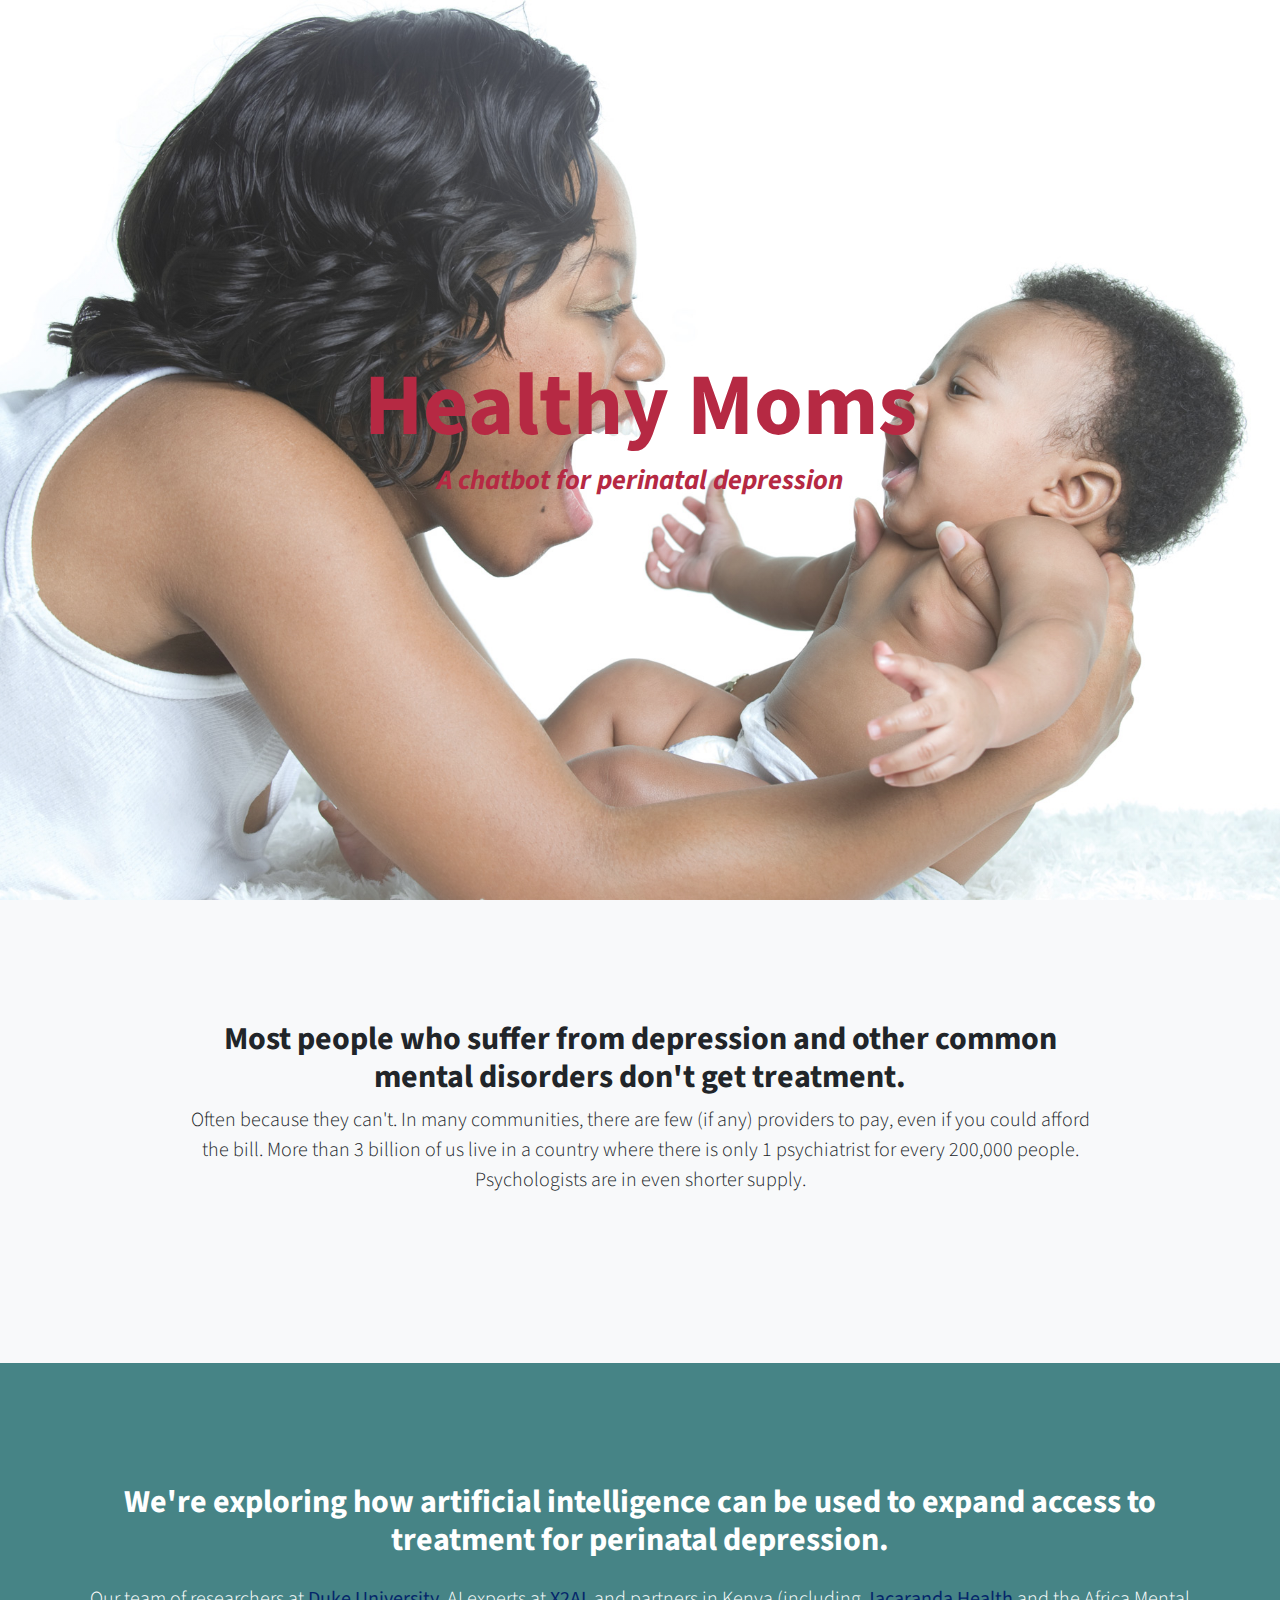
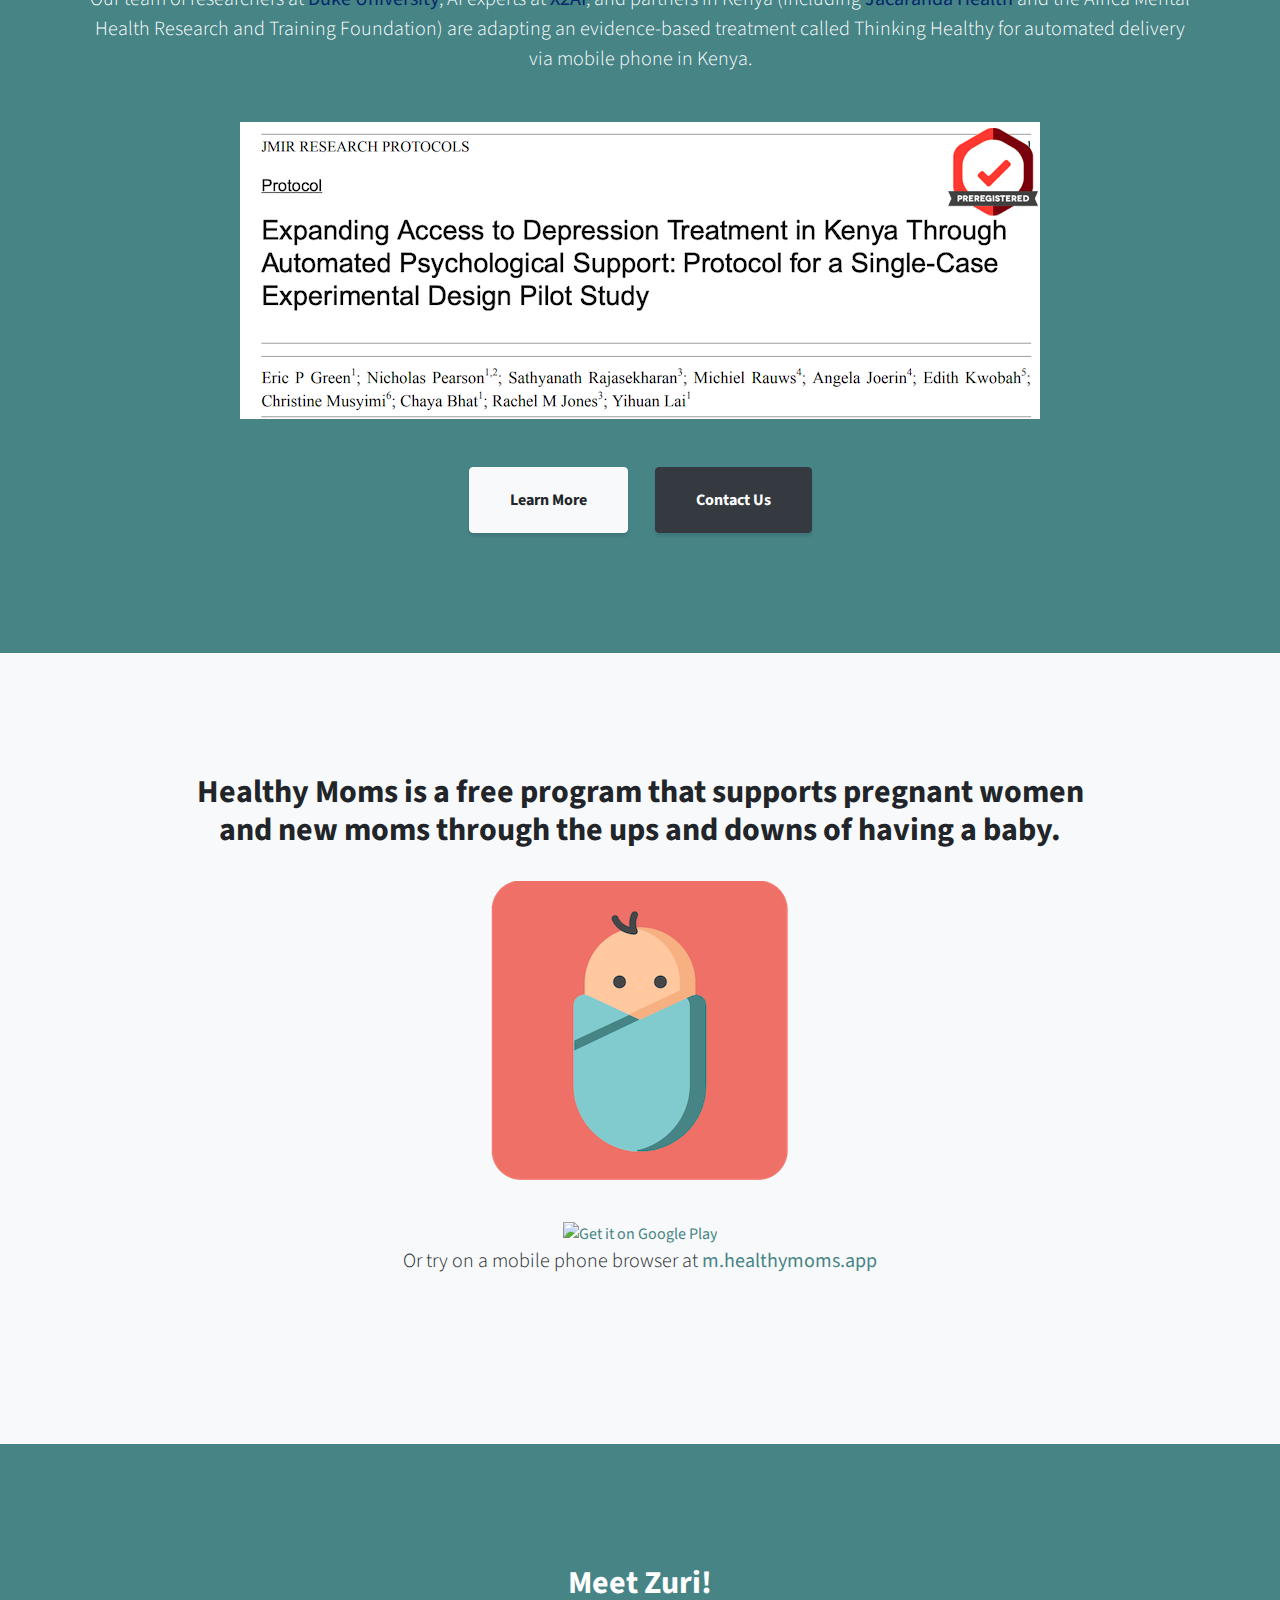
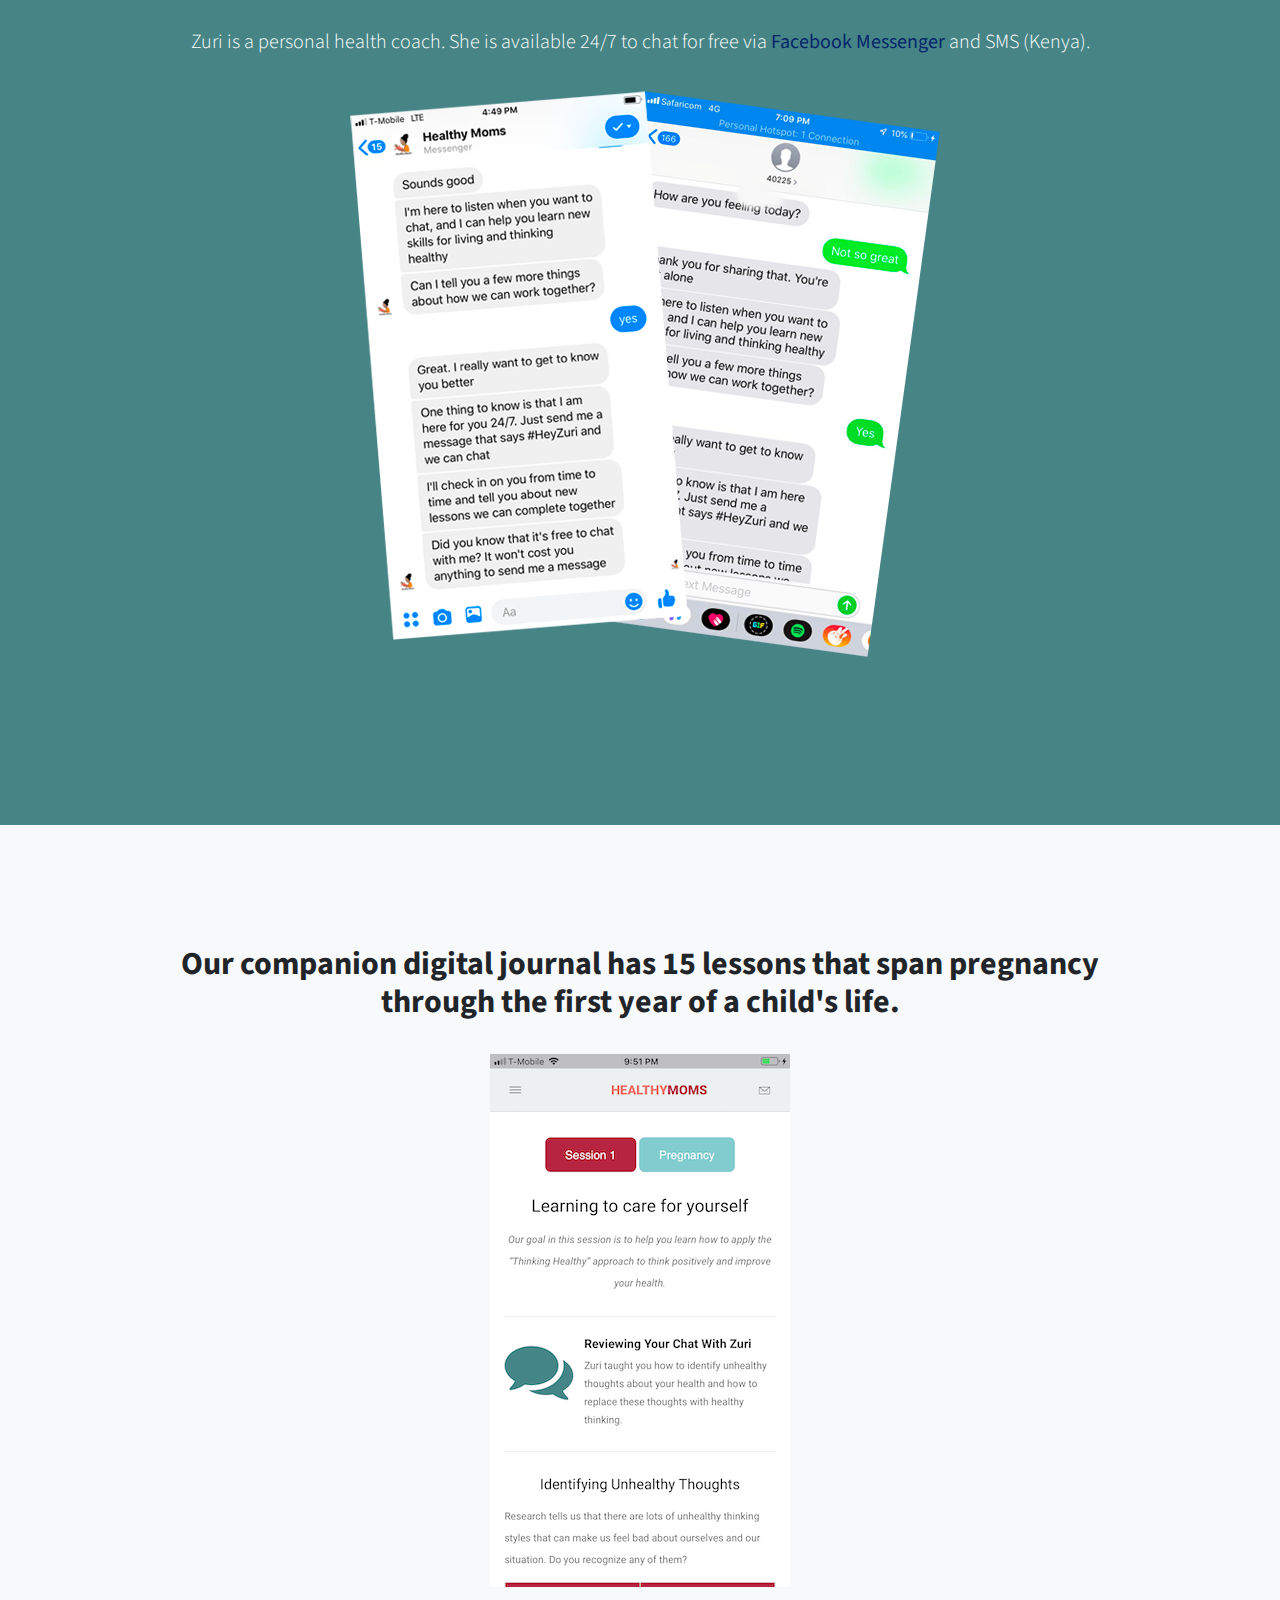
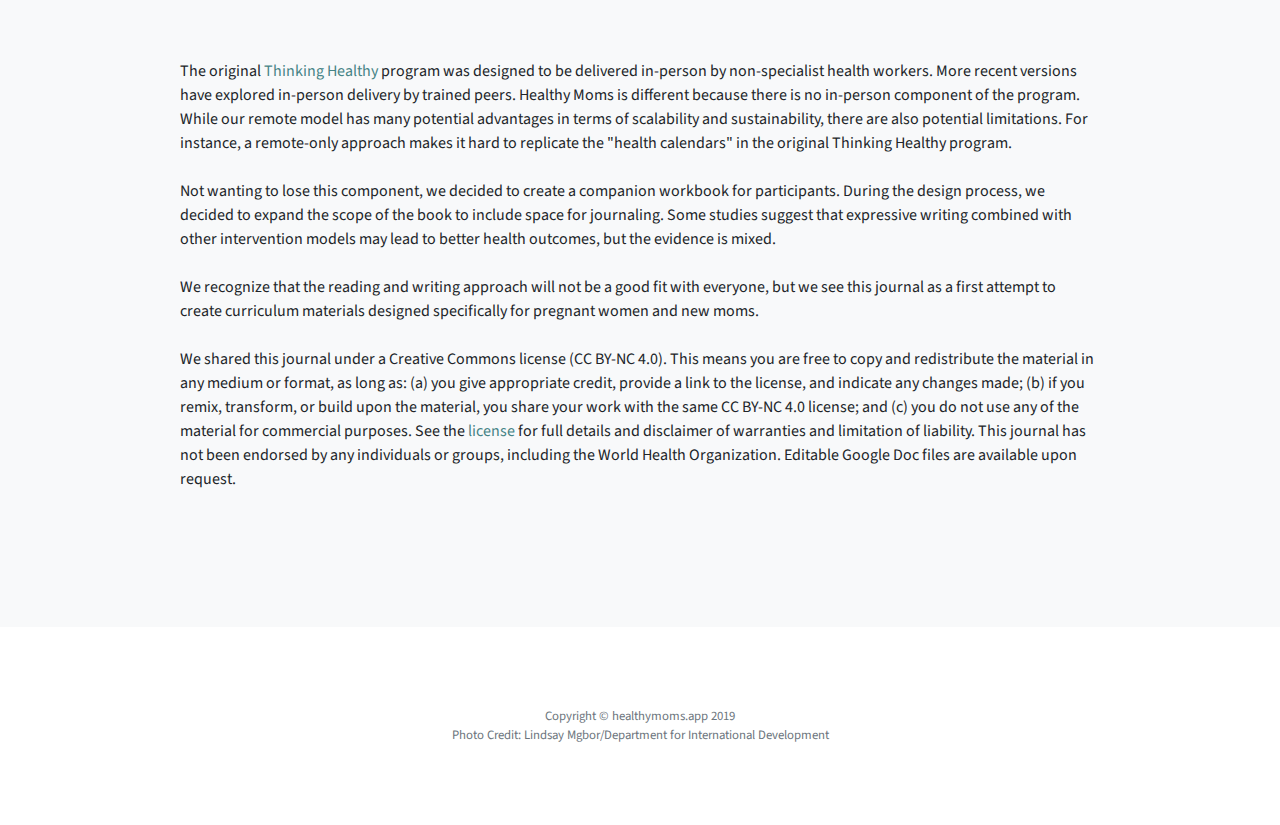
==== commit 76a6375d: "add google store" ====
--- a/index.html
+++ b/index.html
@@ -262,8 +262,10 @@
         </p>
         <center>
 
-
-          <p class="lead mb-5">Try on mobile at <a href="https://m.healthymoms.app/"><strong>m.healthymoms.app</strong></a>
+          <a href='https://play.google.com/store/apps/details?id=app.healthymoms.m&pcampaignid=MKT-Other-global-all-co-prtnr-py-PartBadge-Mar2515-1'><img alt='Get it on Google Play' src='https://play.google.com/intl/en_us/badges/images/generic/en_badge_web_generic.png' width="25%"/></a>
+
+          <br>
+          <p class="lead mb-5">Or try on a mobile phone browser at <a href="https://m.healthymoms.app/"><strong>m.healthymoms.app</strong></a>
           </center>
 
             <!--
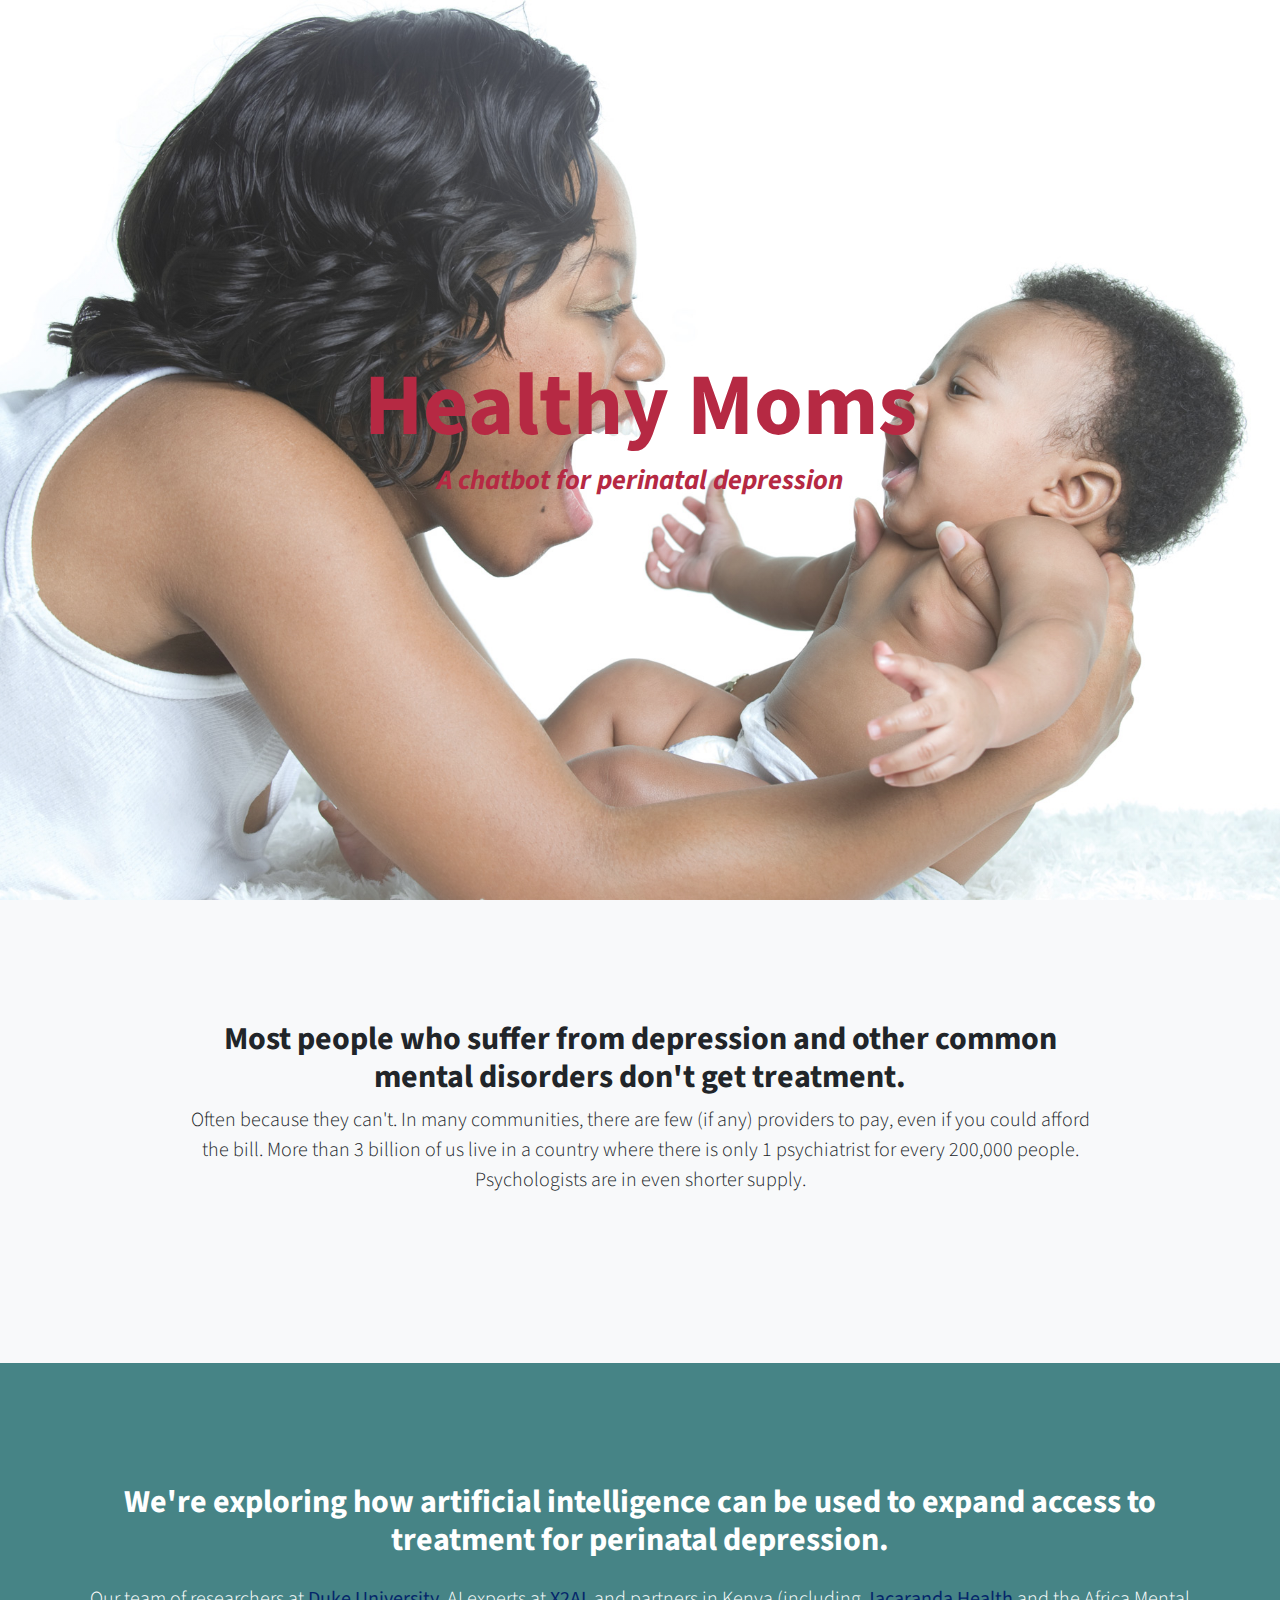
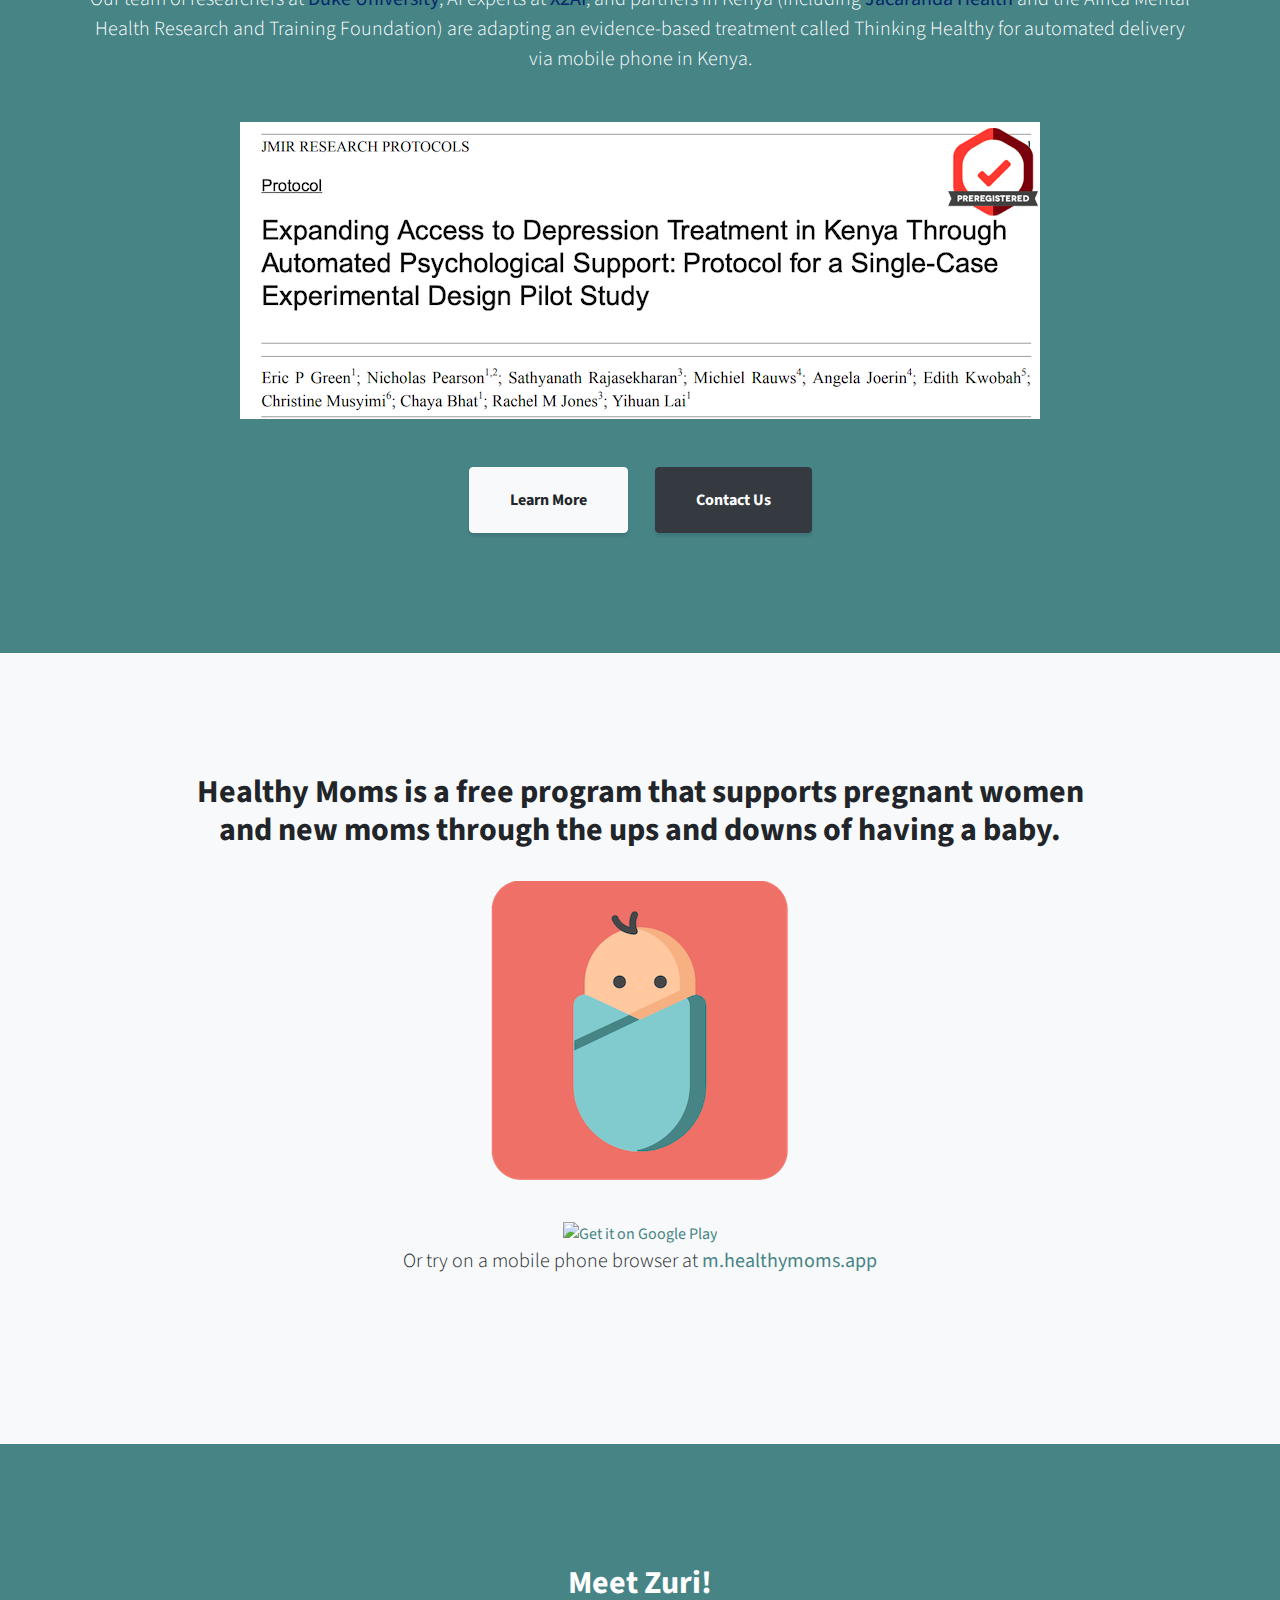
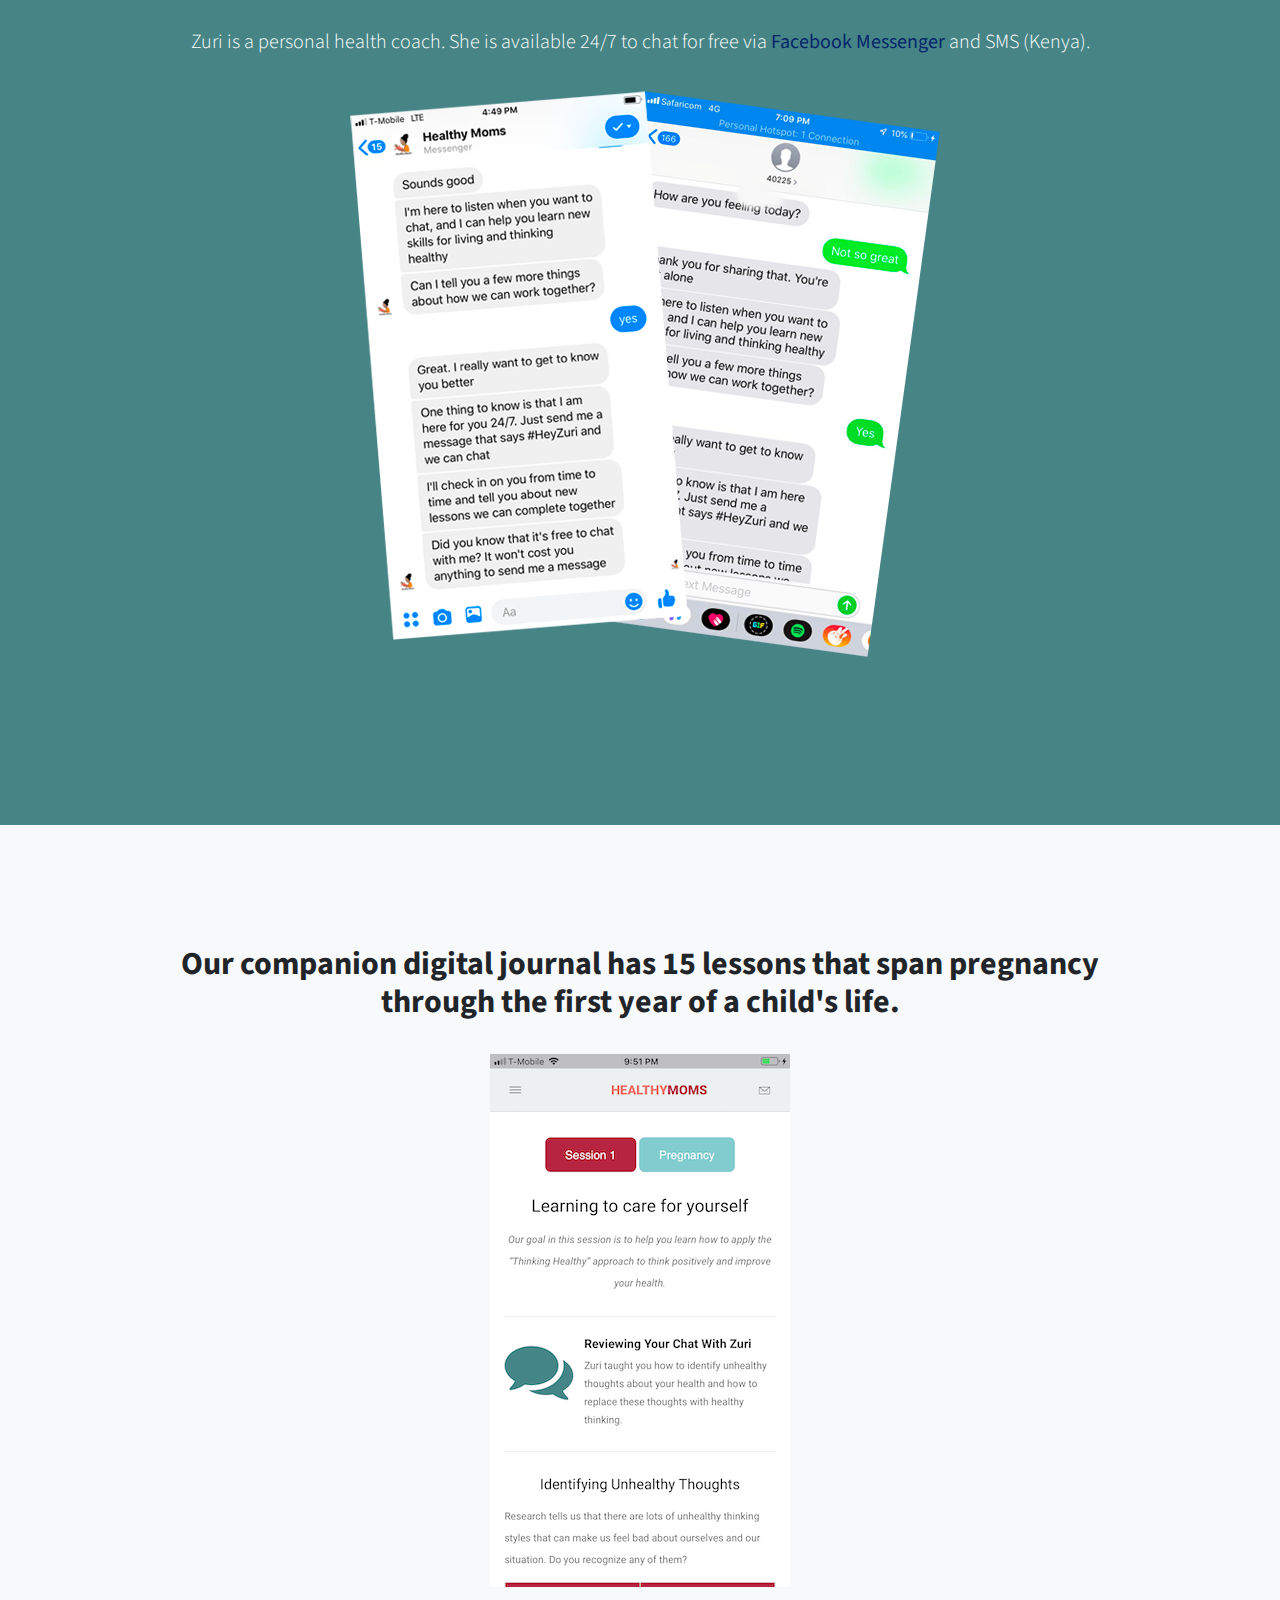
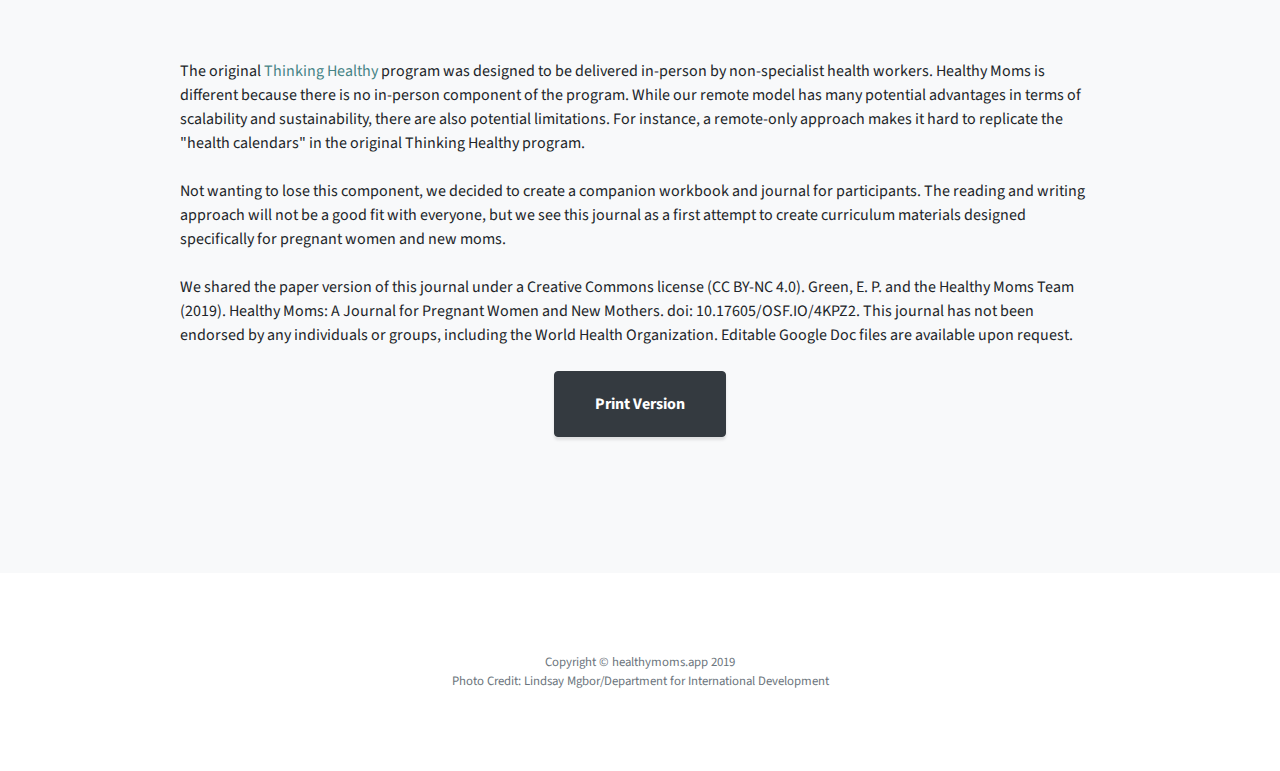
==== commit fd5abbca: "journal link" ====
--- a/index.html
+++ b/index.html
@@ -305,18 +305,23 @@
             <br>
             <br>
 
-            The original <a href="https://www.who.int/mental_health/maternal-child/thinking_healthy/en/">Thinking Healthy</a> program was designed to be delivered in-person by non-specialist health workers. More recent versions have explored in-person delivery by trained peers. Healthy Moms is different because there is no in-person component of the program. While our remote model has many potential advantages in terms of scalability and sustainability, there are also potential limitations. For instance, a remote-only approach makes it hard to replicate the "health calendars" in the original Thinking Healthy program. 
+            The original <a href="https://www.who.int/mental_health/maternal-child/thinking_healthy/en/">Thinking Healthy</a> program was designed to be delivered in-person by non-specialist health workers. Healthy Moms is different because there is no in-person component of the program. While our remote model has many potential advantages in terms of scalability and sustainability, there are also potential limitations. For instance, a remote-only approach makes it hard to replicate the "health calendars" in the original Thinking Healthy program. 
 
             <br> 
-            <br> Not wanting to lose this component, we decided to create a companion workbook for participants. During the design process, we decided to expand the scope of the book to include space for journaling. Some studies suggest that expressive writing combined with other intervention models may lead to better health outcomes, but the evidence is mixed.
-
-            <br>
-            <br>
-            We recognize that the reading and writing approach will not be a good fit with everyone, but we see this journal as a first attempt to create curriculum materials designed specifically for pregnant women and new moms. 
-
-            <br>
-            <br>
-            We shared this journal under a Creative Commons license (CC BY-NC 4.0). This means you are free to copy and redistribute the material in any medium or format, as long as: (a) you give appropriate credit, provide a link to the license, and indicate any changes made; (b) if you remix, transform, or build upon the material, you share your work with the same CC BY-NC 4.0 license; and (c) you do not use any of the material for commercial purposes. See the <a href="https://creativecommons.org/licenses/by-nc/4.0/legalcode">license</a> for full details and disclaimer of warranties and limitation of liability. This journal has not been endorsed by any individuals or groups, including the World Health Organization. Editable Google Doc files are available upon request.
+            <br> Not wanting to lose this component, we decided to create a companion workbook and journal for participants. The reading and writing approach will not be a good fit with everyone, but we see this journal as a first attempt to create curriculum materials designed specifically for pregnant women and new moms. 
+
+            <br>
+            <br>
+            We shared the paper version of this journal under a Creative Commons license (CC BY-NC 4.0). Green, E. P. and the Healthy Moms Team (2019). Healthy Moms: A Journal for Pregnant Women and New Mothers. doi: 10.17605/OSF.IO/4KPZ2. This journal has not been endorsed by any individuals or groups, including the World Health Organization. Editable Google Doc files are available upon request.
+
+            <br>
+            <br>
+            <center>
+            <a href="https://osf.io/4kpz2/" class="btn btn-xl btn-dark">Print Version</a>
+          </center>
+
+
+
 
           </p>
           <center>
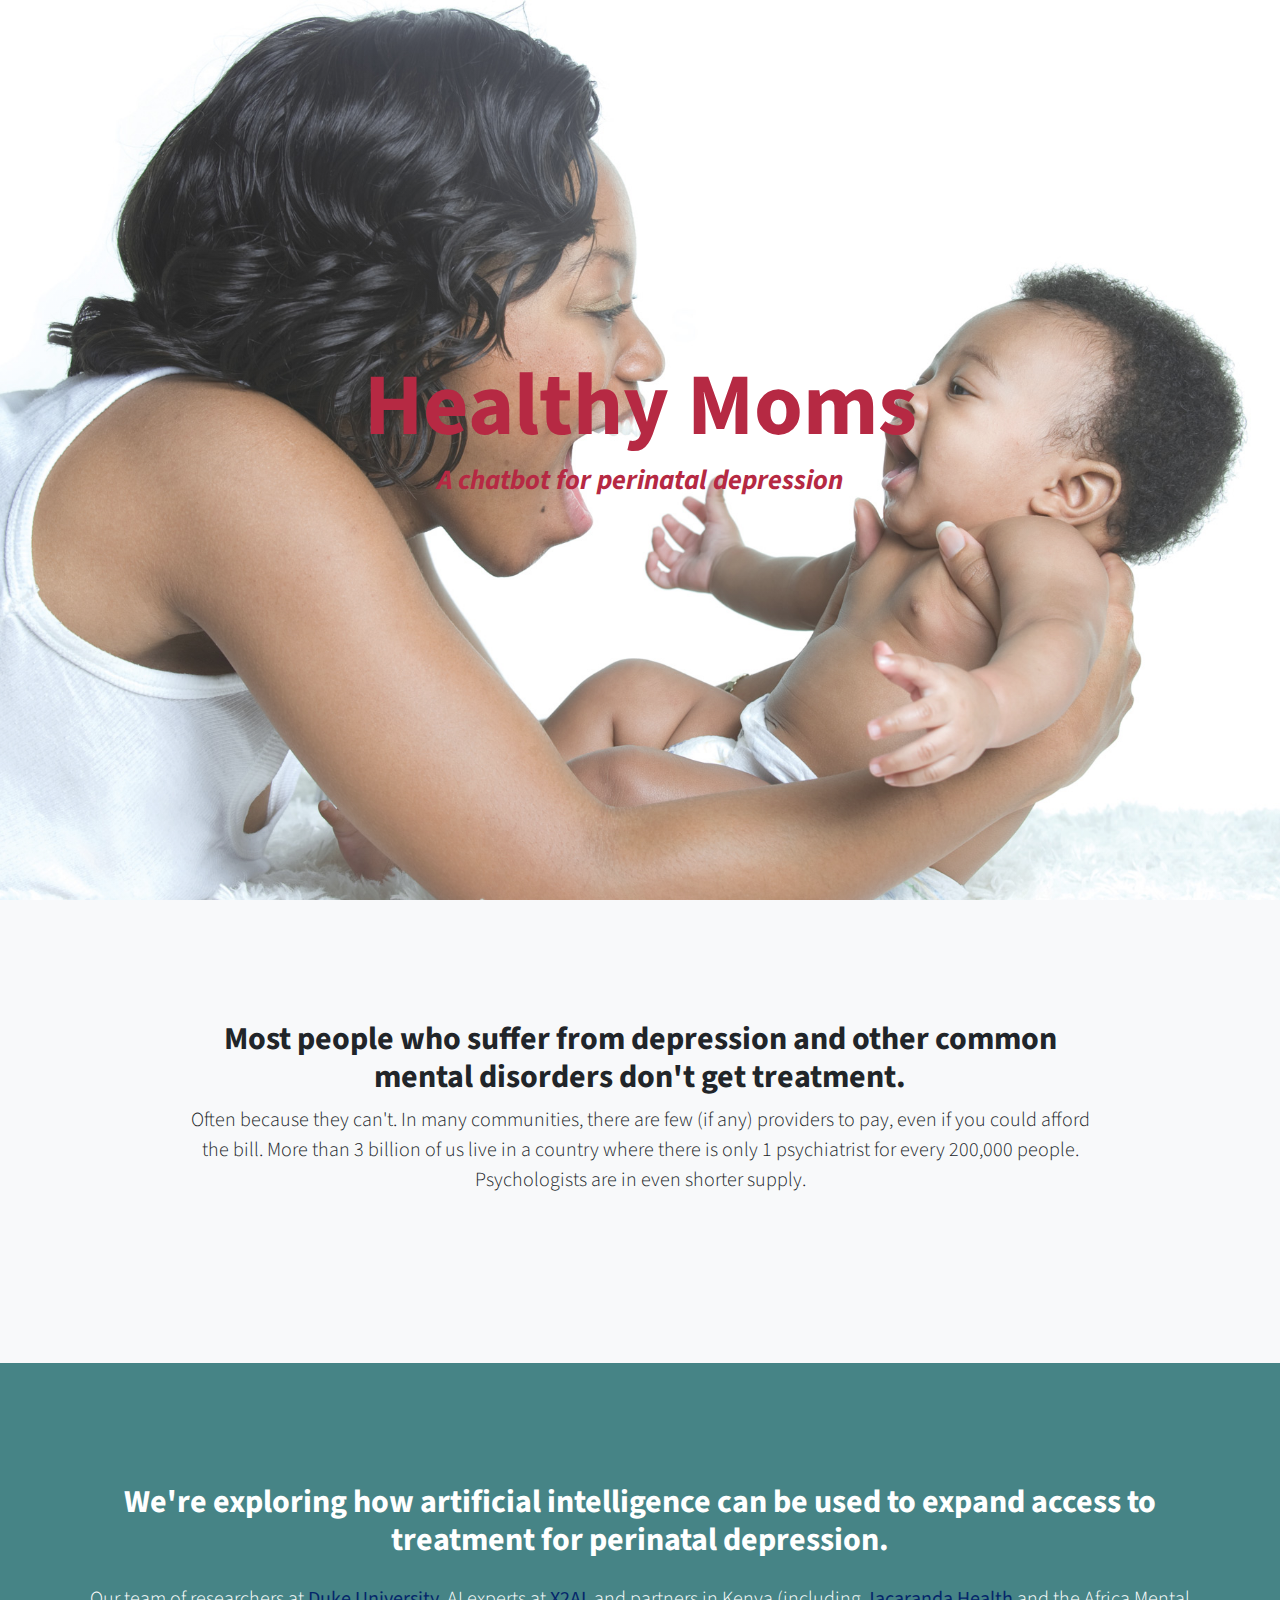
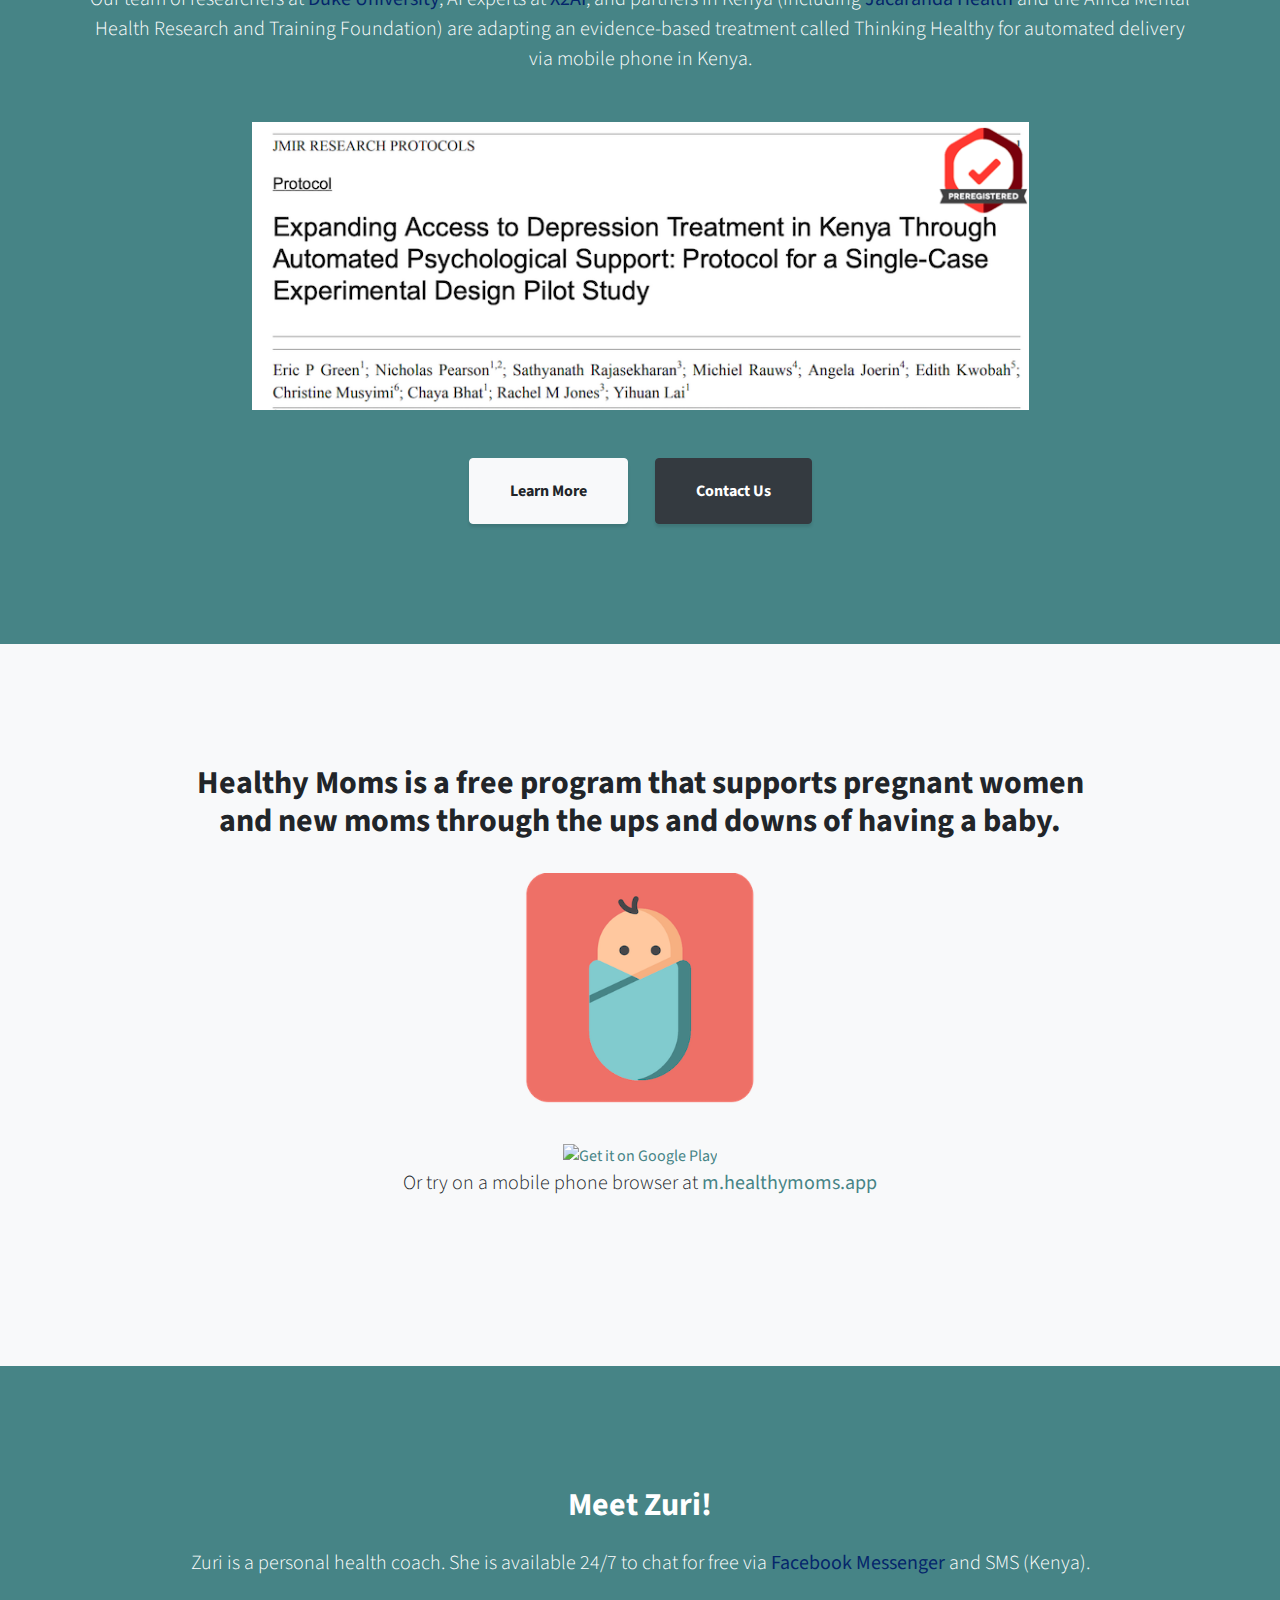
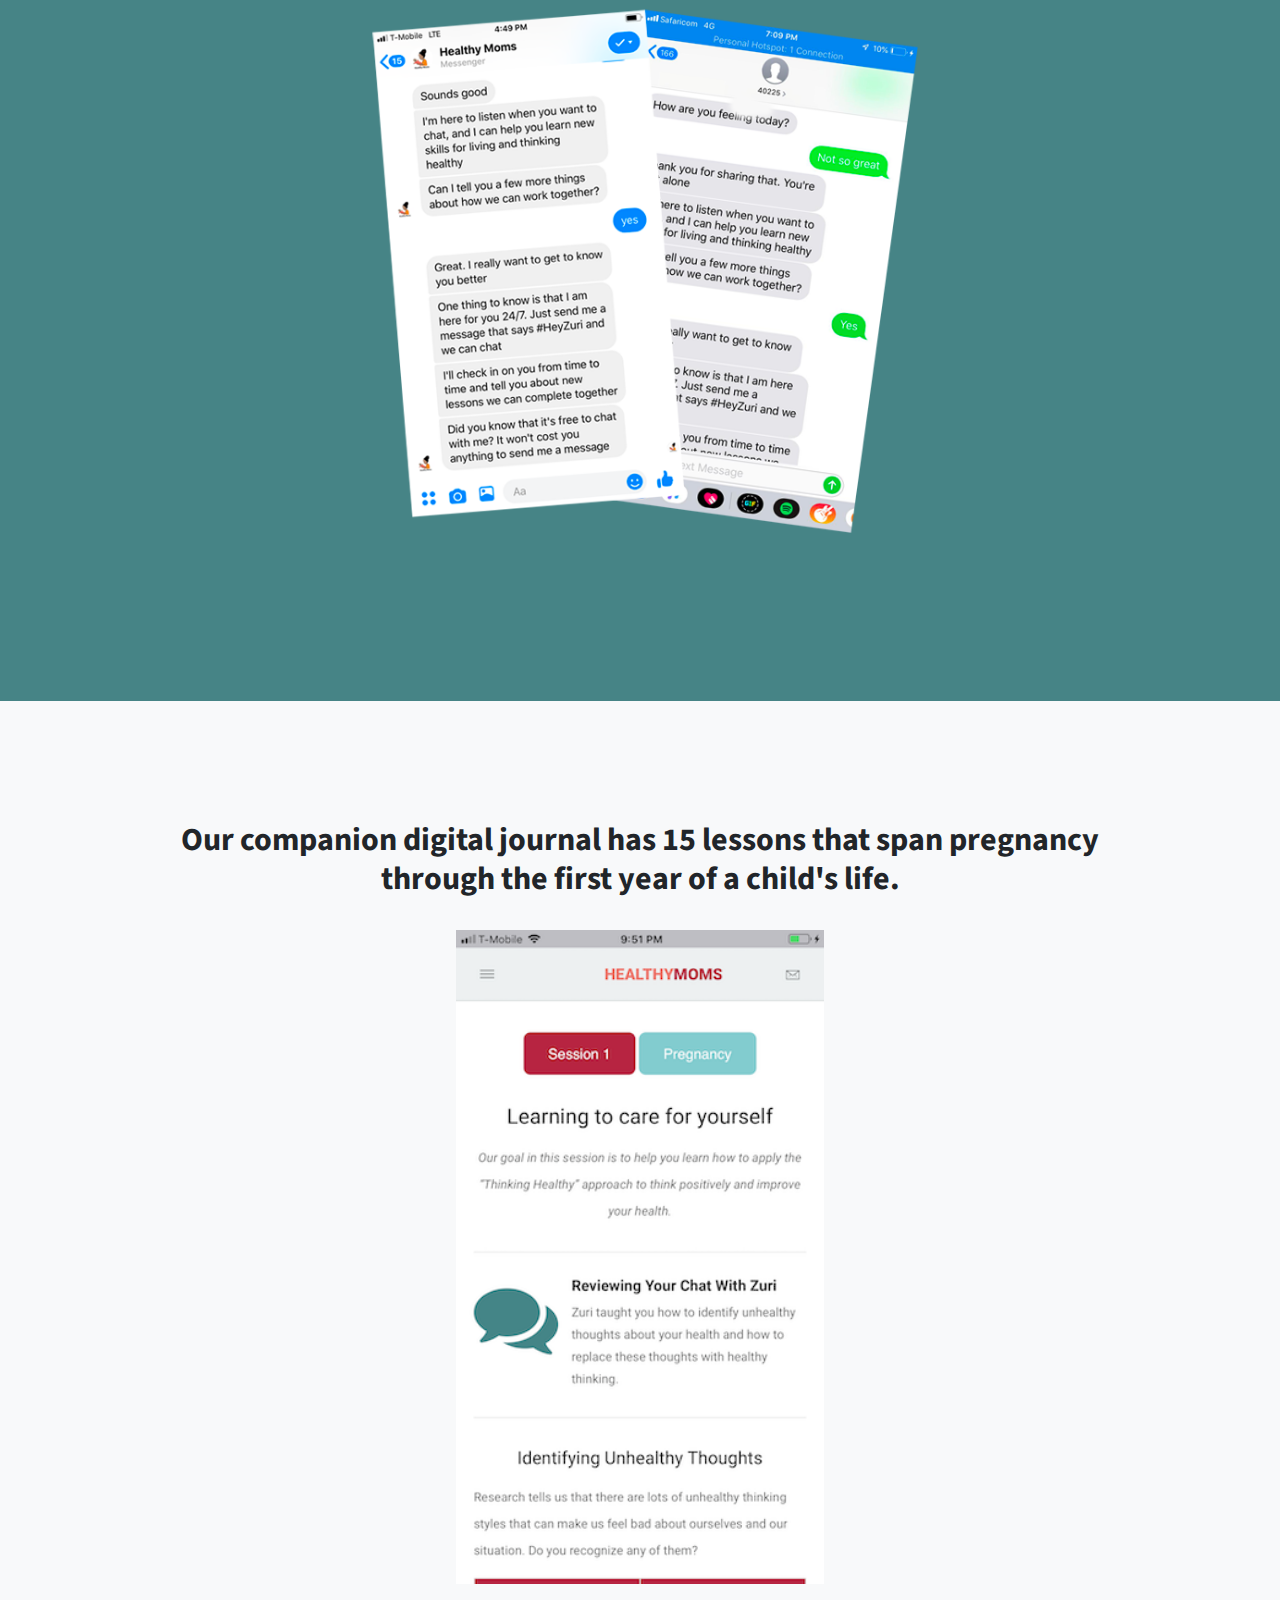
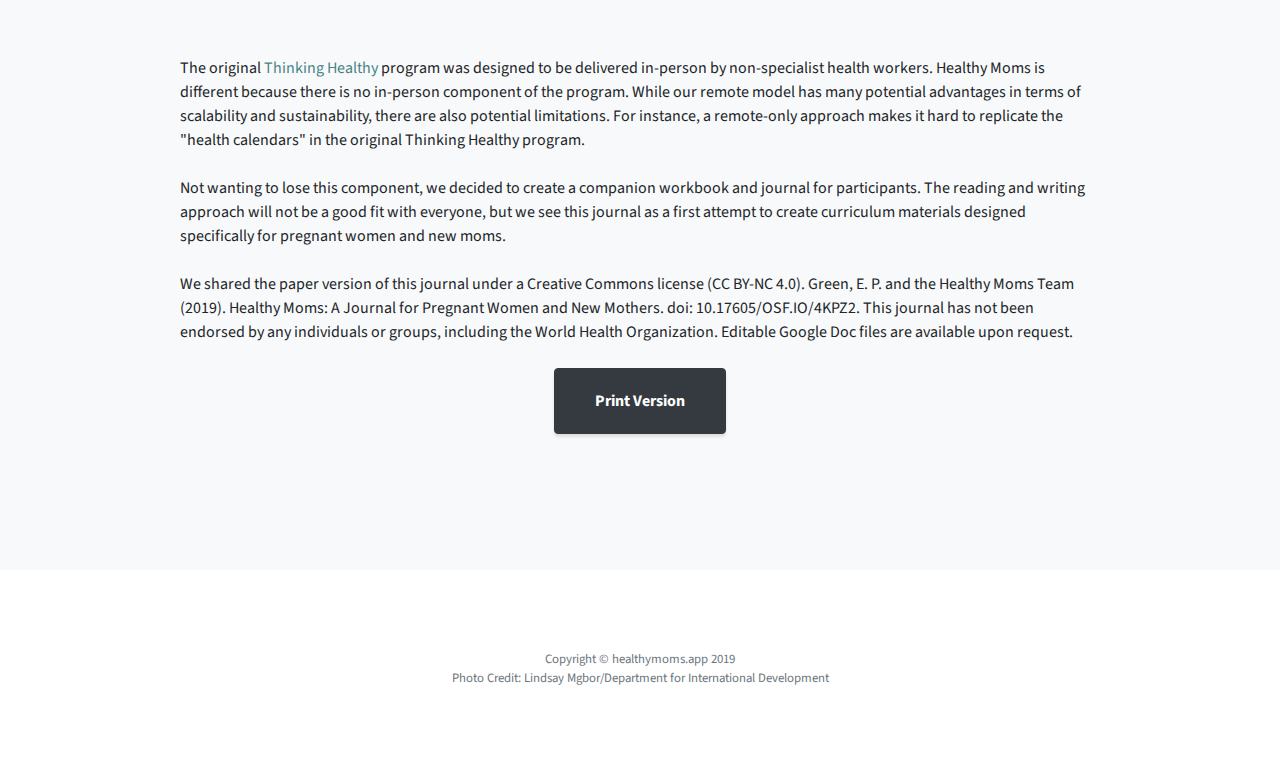
==== commit c51e8d19: "widths" ====
--- a/index.html
+++ b/index.html
@@ -9,6 +9,8 @@
   <meta name="author" content="">
 
   <title>Healthy Moms</title>
+
+  <link rel='icon' href='img/favicon.ico' type='image/x-icon'/ >
 
   <!-- Bootstrap Core CSS -->
   <link href="vendor/bootstrap/css/bootstrap.min.css" rel="stylesheet">
@@ -234,7 +236,7 @@
       <p class="lead mb-5">Our team of researchers at <b><a href="https://globalhealth.duke.edu/people/faculty/green-eric" style="color: #04266b">Duke University</a></b>, AI experts at <b><a href="http://x2ai.com/" style="color: #04266b">X2AI</a></b>, and partners in Kenya (including <b><a href="https://jacarandahealth.org/" style="color: #04266b">Jacaranda Health</a></b> and the Africa Mental Health Research and Training Foundation) are adapting an evidence-based treatment called Thinking Healthy for automated delivery via mobile phone in Kenya.</p>
 
 
-      <a href="https://www.researchprotocols.org/2019/4/e11800/"><img src="img/regrep.png"></a>
+      <a href="https://www.researchprotocols.org/2019/4/e11800/"><img width="70%" src="img/regrep.png"></a>
       <br>
       <br>
       <br>
@@ -255,7 +257,7 @@
             <h2>Healthy Moms is a free program that supports pregnant women and new moms through the ups and downs of having a baby.</h2>
             <br>
             
-            <a href="https://m.healthymoms.app/"><img src="img/hmicon-512-rounded.png"></a>
+            <a href="https://m.healthymoms.app/"><img src="img/hmicon-512-rounded.png" width="25%"></a>
           </center>
           <br>
 
@@ -284,7 +286,7 @@
       <p class="lead mb-5">Zuri is a personal health coach. She is available 24/7 to chat for free via <b><a href="http://m.me/healthymoms" style="color: #04266b">Facebook Messenger</a></b> and SMS (Kenya).
         <br>
 
-        <img src="img/chat.png">
+        <img width="50%" src="img/chat.png">
 
 
       </div>
@@ -299,7 +301,7 @@
               <h2>Our companion digital journal has 15 lessons that span pregnancy through the first year of a child's life.</h2>
               <br>
 
-              <a href="https://m.healthymoms.app/"><img src="img/session.png"></a>
+              <a href="https://m.healthymoms.app/"><img width="40%" src="img/session.png"></a>
             </center>
             <br>
             <br>
--- a/css/stylish-portfolio.min.css
+++ b/css/stylish-portfolio.min.css
@@ -1 +1 @@
-body,html{width:100%;height:100%}body{font-family:'Source Sans Pro'}.btn-xl{padding:1.25rem 2.5rem}.content-section{padding-top:7.5rem;padding-bottom:7.5rem}.content-section-heading h2{font-size:3rem}.content-section-heading h3{font-size:1rem;text-transform:uppercase}h1,h2,h3,h4,h5,h6{font-weight:700}.text-faded{color:rgba(255,255,255,.7)}.map{height:30rem}@media (max-width:992px){.map{height:75%}}.map iframe{pointer-events:none}.scroll-to-top{position:fixed;right:15px;bottom:15px;display:none;width:50px;height:50px;text-align:center;color:#fff;background:rgba(52,58,64,.5);line-height:45px}.scroll-to-top:focus,.scroll-to-top:hover{color:#fff}.scroll-to-top:hover{background:#343a40}.scroll-to-top i{font-weight:800}.masthead{min-height:30rem;position:relative;display:table;width:100%;height:auto;padding-top:8rem;padding-bottom:8rem;background:linear-gradient(90deg,rgba(255,255,255,.1) 0,rgba(255,255,255,.1) 100%),url(../img/bg-masthead.jpg);background-position:center center;background-repeat:no-repeat;background-size:cover}.masthead h1{font-size:4rem;margin:0;padding:0}@media (min-width:992px){.masthead{height:100vh}.masthead h1{font-size:5.5rem}}#sidebar-wrapper{position:fixed;z-index:2;right:0;width:250px;height:100%;-webkit-transition:all .4s ease 0s;-moz-transition:all .4s ease 0s;-ms-transition:all .4s ease 0s;-o-transition:all .4s ease 0s;transition:all .4s ease 0s;transform:translateX(250px);background:#468486;border-left:1px solid rgba(255,255,255,.1)}.sidebar-nav{position:absolute;top:0;width:250px;margin:0;padding:0;list-style:none}.sidebar-nav li.sidebar-nav-item a{display:block;text-decoration:none;color:#fff;padding:15px}.sidebar-nav li a:hover{text-decoration:none;color:#fff;background:rgba(255,255,255,.2)}.sidebar-nav li a:active,.sidebar-nav li a:focus{text-decoration:none}.sidebar-nav>.sidebar-brand{font-size:1.2rem;background:rgba(52,58,64,.1);height:80px;line-height:50px;padding-top:15px;padding-bottom:15px;padding-left:15px}.sidebar-nav>.sidebar-brand a{color:#fff}.sidebar-nav>.sidebar-brand a:hover{color:#fff;background:0 0}#sidebar-wrapper.active{right:250px;width:250px;-webkit-transition:all .4s ease 0s;-moz-transition:all .4s ease 0s;-ms-transition:all .4s ease 0s;-o-transition:all .4s ease 0s;transition:all .4s ease 0s}.menu-toggle{position:fixed;right:15px;top:15px;width:50px;height:50px;text-align:center;color:#fff;background:rgba(52,58,64,.5);line-height:50px;z-index:999}.menu-toggle:focus,.menu-toggle:hover{color:#fff}.menu-toggle:hover{background:#343a40}.service-icon{background-color:#fff;color:#468486;height:7rem;width:7rem;display:block;line-height:7.5rem;font-size:2.25rem;box-shadow:0 3px 3px 0 rgba(0,0,0,.1)}.callout{padding:15rem 0;background:linear-gradient(90deg,rgba(255,255,255,.1) 0,rgba(255,255,255,.1) 100%),url(../img/bg-callout.jpg);background-position:center center;background-repeat:no-repeat;background-size:cover}.callout h2{font-size:3.5rem;font-weight:700;display:block;max-width:30rem}.portfolio-item{display:block;position:relative;overflow:hidden;max-width:530px;margin:auto auto 1rem}.portfolio-item .caption{display:flex;height:100%;width:100%;background-color:rgba(33,37,41,.2);position:absolute;top:0;bottom:0;z-index:1}.portfolio-item .caption .caption-content{color:#fff;margin:auto 2rem 2rem}.portfolio-item .caption .caption-content h2{font-size:.8rem;text-transform:uppercase}.portfolio-item .caption .caption-content p{font-weight:300;font-size:1.2rem}@media (min-width:992px){.portfolio-item{max-width:none;margin:0}.portfolio-item .caption{-webkit-transition:-webkit-clip-path .25s ease-out,background-color .7s;-webkit-clip-path:inset(0);clip-path:inset(0)}.portfolio-item .caption .caption-content{transition:opacity .25s;margin-left:5rem;margin-right:5rem;margin-bottom:5rem}.portfolio-item img{-webkit-transition:-webkit-clip-path .25s ease-out;-webkit-clip-path:inset(-1px);clip-path:inset(-1px)}.portfolio-item:hover img{-webkit-clip-path:inset(2rem);clip-path:inset(2rem)}.portfolio-item:hover .caption{background-color:rgba(29,128,159,.9);-webkit-clip-path:inset(2rem);clip-path:inset(2rem)}}footer.footer{padding-top:5rem;padding-bottom:5rem}footer.footer .social-link{display:block;height:4rem;width:4rem;line-height:4.3rem;font-size:1.5rem;background-color:#468486;transition:background-color .15s ease-in-out;box-shadow:0 3px 3px 0 rgba(0,0,0,.1)}footer.footer .social-link:hover{background-color:#155d74;text-decoration:none}a{color:#468486}a:active,a:focus,a:hover{color:#155d74}.btn-primary{background-color:#468486!important;border-color:#468486!important;color:#fff!important}.btn-primary:active,.btn-primary:focus,.btn-primary:hover{background-color:#155d74!important;border-color:#155d74!important}.btn-secondary{background-color:#ecb807!important;border-color:#ecb807!important;color:#fff!important}.btn-secondary:active,.btn-secondary:focus,.btn-secondary:hover{background-color:#ba9106!important;border-color:#ba9106!important}.btn-dark{color:#fff!important}.btn{box-shadow:0 3px 3px 0 rgba(0,0,0,.1);font-weight:700}.bg-primary{background-color:#468486!important}.text-primary{color:#468486!important}.text-secondary{color:#ecb807!important}+body,html{width:100%;height:100%}body{font-family:'Source Sans Pro'}.btn-xl{padding:1.25rem 2.5rem}.content-section{padding-top:7.5rem;padding-bottom:7.5rem}.content-section-heading h2{font-size:3rem}.content-section-heading h3{font-size:1rem;text-transform:uppercase}h1,h2,h3,h4,h5,h6{font-weight:700}.text-faded{color:rgba(255,255,255,.7)}.map{height:30rem}@media (max-width:992px){.map{height:75%}}.map iframe{pointer-events:none}.scroll-to-top{position:fixed;right:15px;bottom:15px;display:none;width:50px;height:50px;text-align:center;color:#fff;background:rgba(52,58,64,.5);line-height:45px}.scroll-to-top:focus,.scroll-to-top:hover{color:#fff}.scroll-to-top:hover{background:#343a40}.scroll-to-top i{font-weight:800}.masthead{min-height:30rem;position:relative;display:table;width:100%;height:auto;padding-top:8rem;padding-bottom:8rem;background:linear-gradient(90deg,rgba(255,255,255,.1) 0,rgba(255,255,255,.1) 100%),url(../img/bg-masthead.jpg);background-position:center center;background-repeat:no-repeat;background-size:cover}.masthead h1{font-size:4rem;margin:0;padding:0}@media (min-width:992px){.masthead{height:100vh}.masthead h1{font-size:5.5rem}}#sidebar-wrapper{position:fixed;z-index:2;right:0;width:250px;height:100%;-webkit-transition:all .4s ease 0s;-moz-transition:all .4s ease 0s;-ms-transition:all .4s ease 0s;-o-transition:all .4s ease 0s;transition:all .4s ease 0s;transform:translateX(250px);background:#468486;border-left:1px solid rgba(255,255,255,.1)}.sidebar-nav{position:absolute;top:0;width:250px;margin:0;padding:0;list-style:none}.sidebar-nav li.sidebar-nav-item a{display:block;text-decoration:none;color:#fff;padding:15px}.sidebar-nav li a:hover{text-decoration:none;color:#fff;background:rgba(255,255,255,.2)}.sidebar-nav li a:active,.sidebar-nav li a:focus{text-decoration:none}.sidebar-nav>.sidebar-brand{font-size:1.2rem;background:rgba(52,58,64,.1);height:80px;line-height:50px;padding-top:15px;padding-bottom:15px;padding-left:15px}.sidebar-nav>.sidebar-brand a{color:#fff}.sidebar-nav>.sidebar-brand a:hover{color:#fff;background:0 0}#sidebar-wrapper.active{right:250px;width:250px;-webkit-transition:all .4s ease 0s;-moz-transition:all .4s ease 0s;-ms-transition:all .4s ease 0s;-o-transition:all .4s ease 0s;transition:all .4s ease 0s}.menu-toggle{position:fixed;right:15px;top:15px;width:50px;height:50px;text-align:center;color:#fff;background:rgba(52,58,64,.5);line-height:50px;z-index:999}.menu-toggle:focus,.menu-toggle:hover{color:#fff}.menu-toggle:hover{background:#343a40}.service-icon{background-color:#fff;color:#468486;height:7rem;width:7rem;display:block;line-height:7.5rem;font-size:2.25rem;box-shadow:0 3px 3px 0 rgba(0,0,0,.1)}.callout{padding:15rem 0;background:linear-gradient(90deg,rgba(255,255,255,.1) 0,rgba(255,255,255,.1) 100%),url(../img/bg-callout.jpg);background-position:center center;background-repeat:no-repeat;background-size:cover}.callout h2{font-size:3.5rem;font-weight:700;display:block;max-width:30rem}.portfolio-item{display:block;position:relative;overflow:hidden;max-width:530px;margin:auto auto 1rem}.portfolio-item .caption{display:flex;height:100%;width:100%;background-color:rgba(33,37,41,.2);position:absolute;top:0;bottom:0;z-index:1}.portfolio-item .caption .caption-content{color:#fff;margin:auto 2rem 2rem}.portfolio-item .caption .caption-content h2{font-size:.8rem;text-transform:uppercase}.portfolio-item .caption .caption-content p{font-weight:300;font-size:1.2rem}@media (min-width:992px){.portfolio-item{max-width:none;margin:0}.portfolio-item .caption{-webkit-transition:-webkit-clip-path .25s ease-out,background-color .7s;-webkit-clip-path:inset(0);clip-path:inset(0)}.portfolio-item .caption .caption-content{transition:opacity .25s;margin-left:5rem;margin-right:5rem;margin-bottom:5rem}.portfolio-item img{-webkit-transition:-webkit-clip-path .25s ease-out;-webkit-clip-path:inset(-1px);clip-path:inset(-1px)}.portfolio-item:hover img{-webkit-clip-path:inset(2rem);clip-path:inset(2rem)}.portfolio-item:hover .caption{background-color:rgba(29,128,159,.9);-webkit-clip-path:inset(2rem);clip-path:inset(2rem)}}footer.footer{padding-top:5rem;padding-bottom:5rem}footer.footer .social-link{display:block;height:4rem;width:4rem;line-height:4.3rem;font-size:1.5rem;background-color:#468486;transition:background-color .15s ease-in-out;box-shadow:0 3px 3px 0 rgba(0,0,0,.1)}footer.footer .social-link:hover{background-color:#155d74;text-decoration:none}a{color:#468486}a:active,a:focus,a:hover{color:#155d74}.btn-primary{background-color:#468486!important;border-color:#468486!important;color:#fff!important}.btn-primary:active,.btn-primary:focus,.btn-primary:hover{background-color:#155d74!important;border-color:#155d74!important}.btn-secondary{background-color:#ecb807!important;border-color:#ecb807!important;color:#fff!important}.btn-secondary:active,.btn-secondary:focus,.btn-secondary:hover{background-color:#ba9106!important;border-color:#ba9106!important}.btn-dark{color:#fff!important}.btn{box-shadow:0 3px 3px 0 rgba(0,0,0,.1);font-weight:700}.bg-primary{background-color:#468486!important}.text-primary{color:#468486!important}.text-secondary{color:#ecb807!important}.responsive-image{display:block; width:100%; margin-bottom:15px;}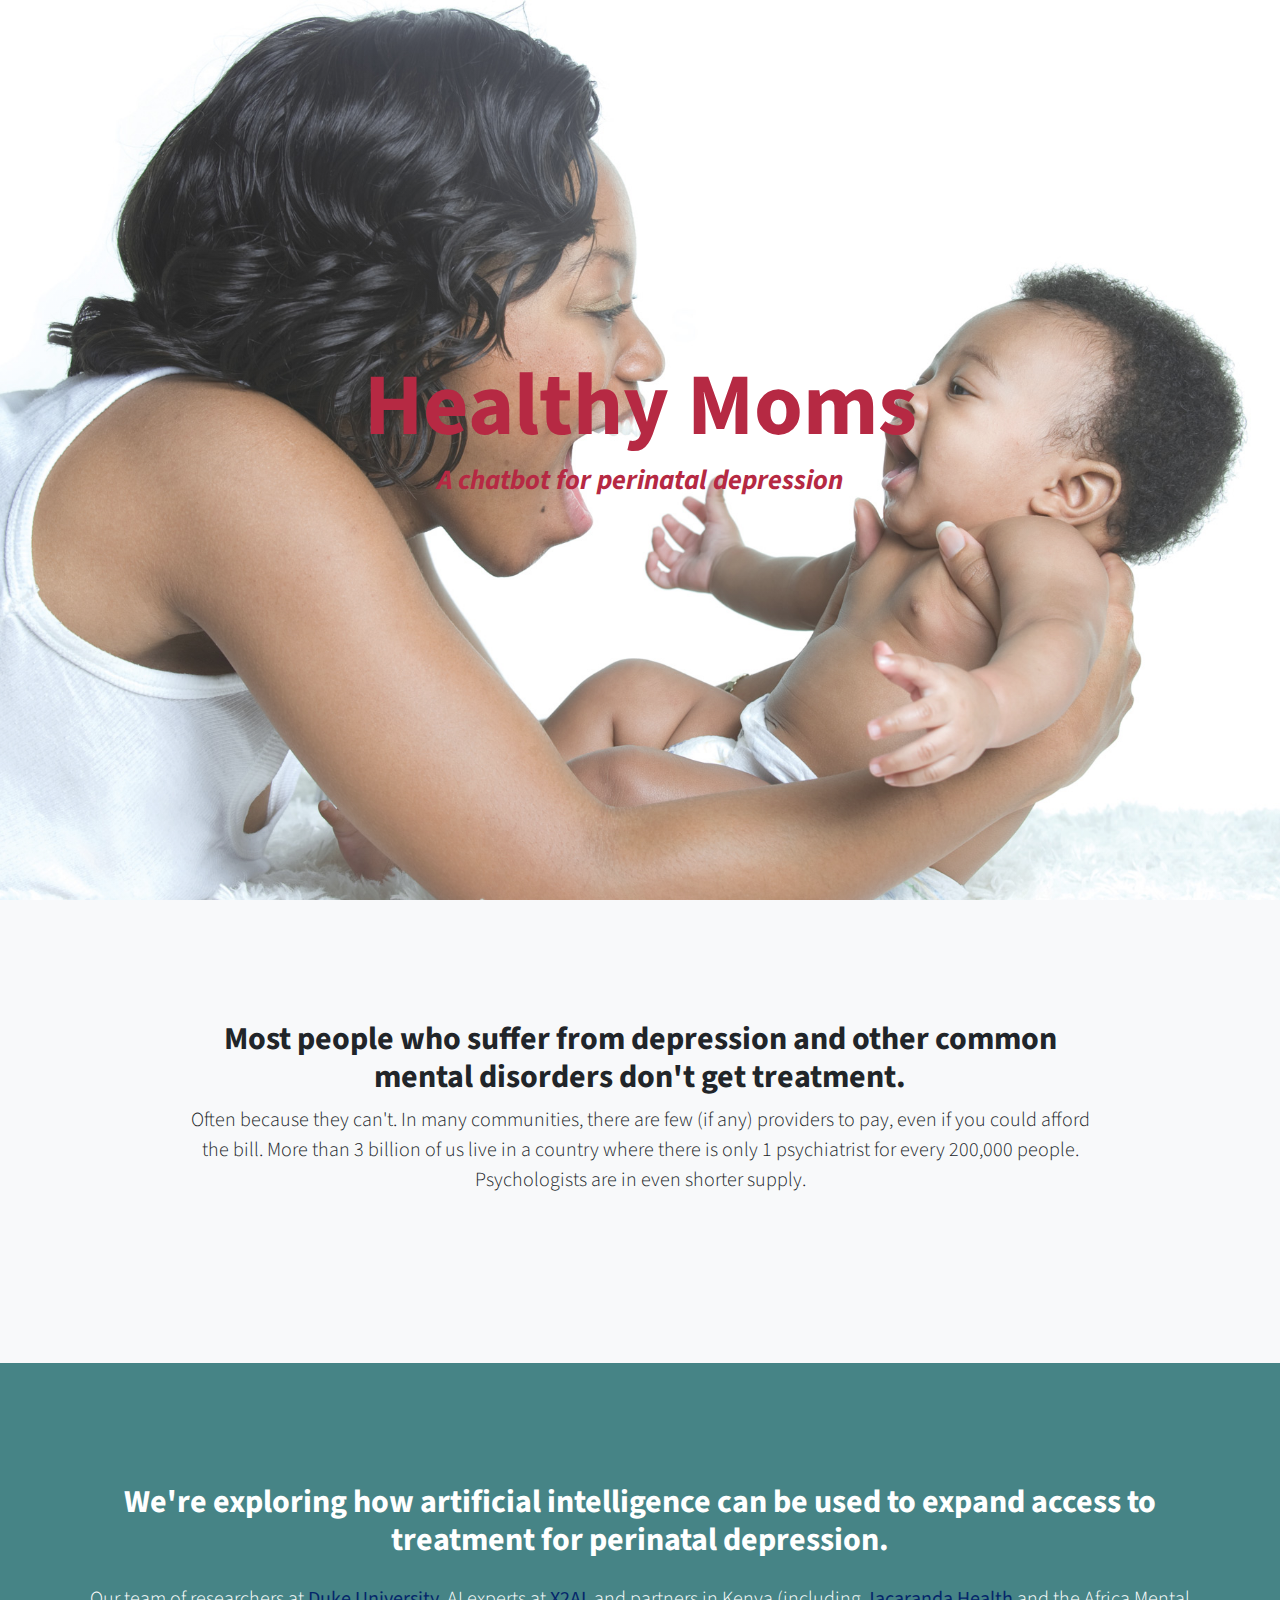
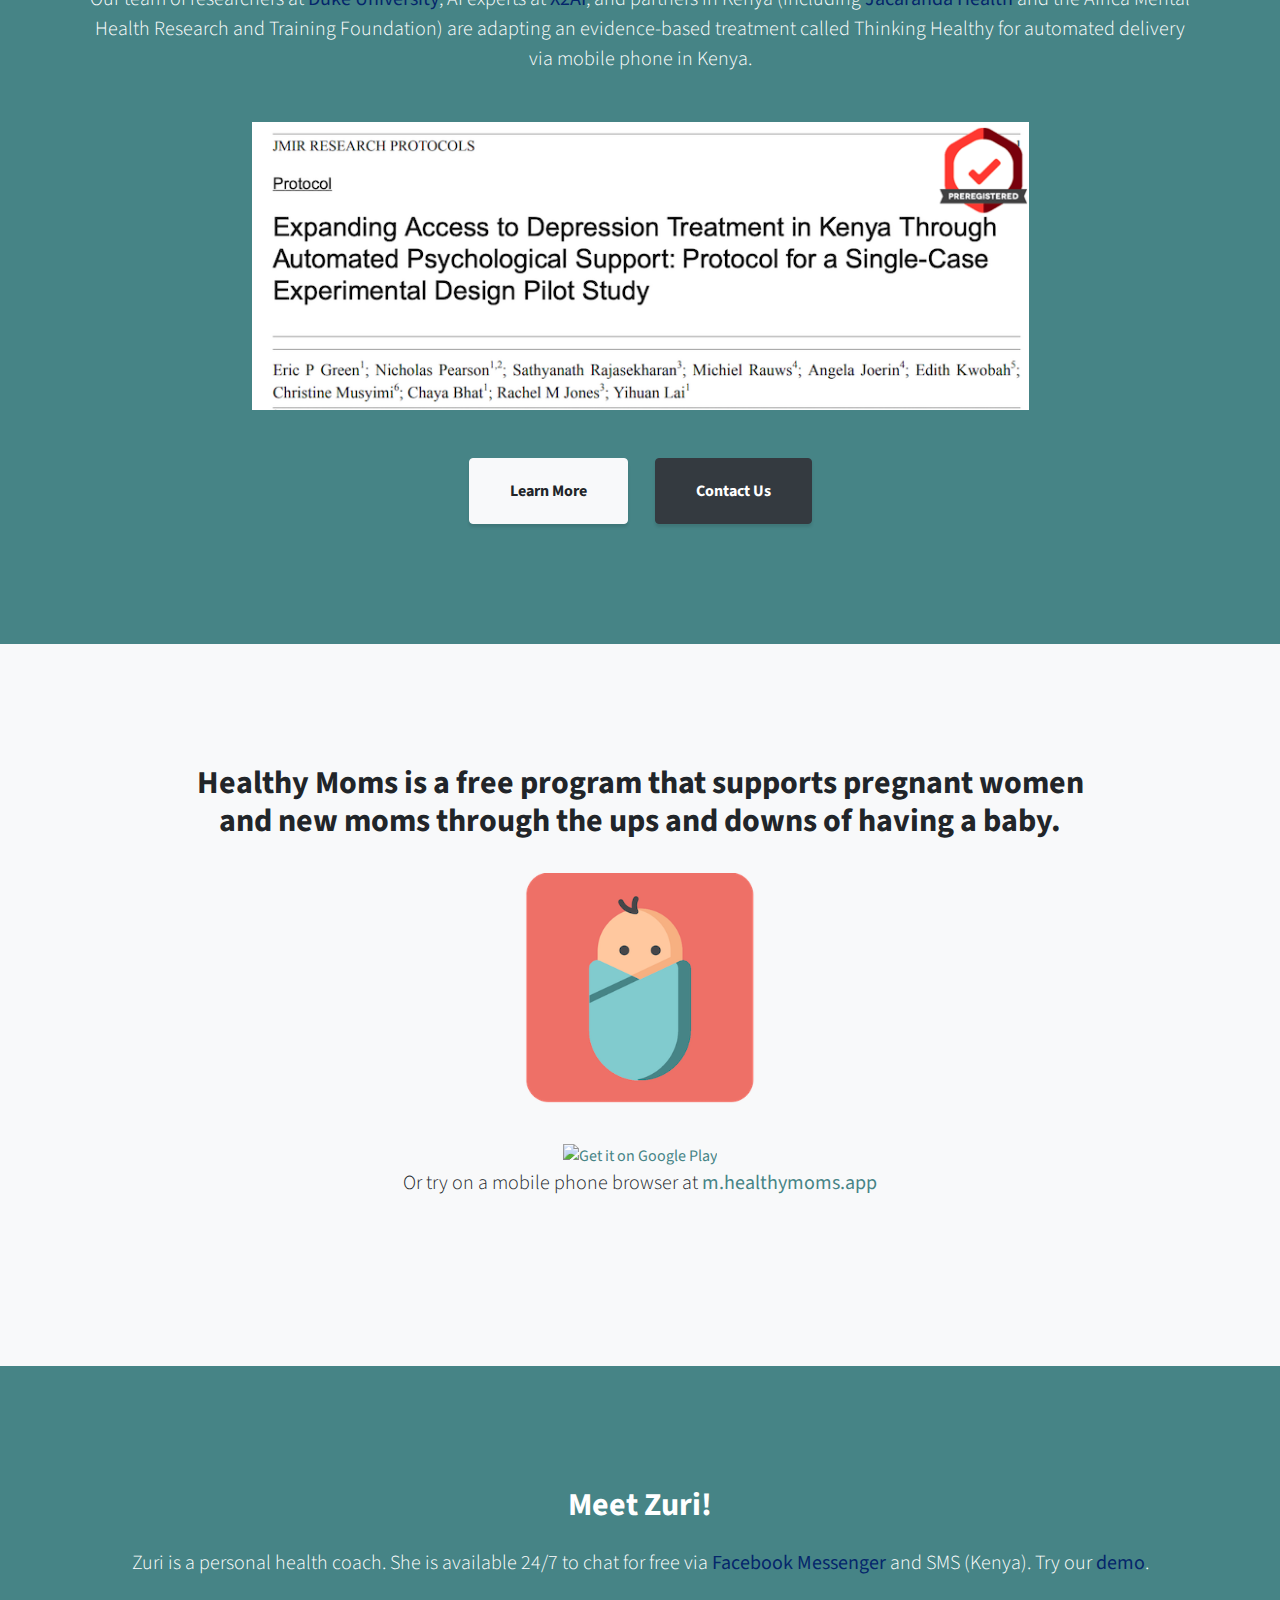
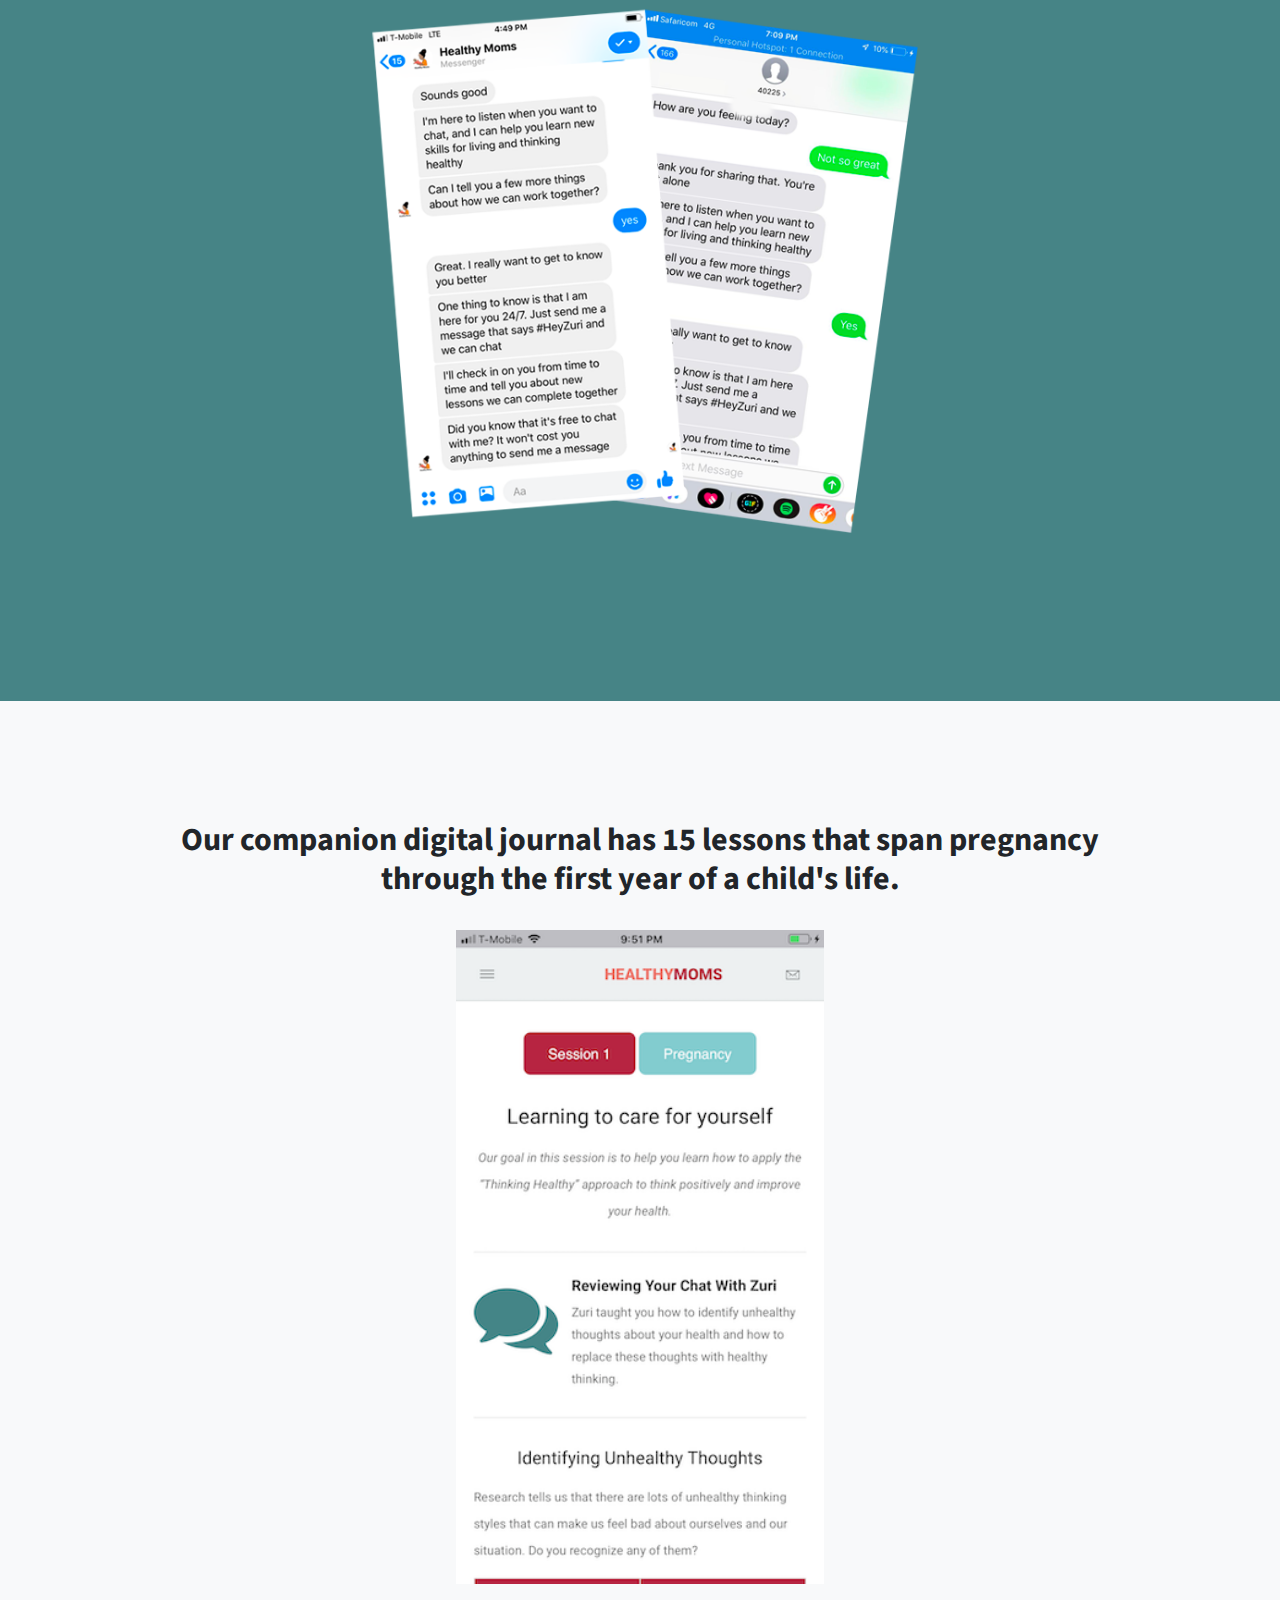
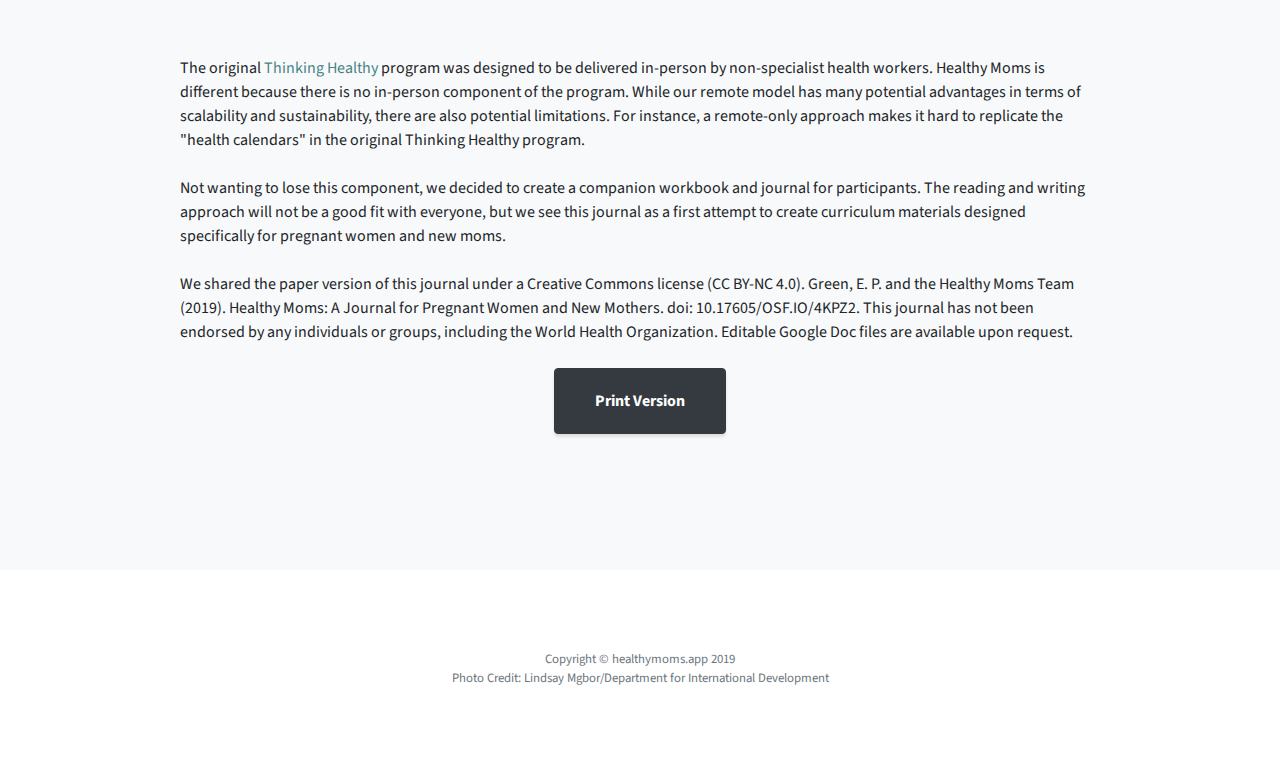
==== commit 88ea5822: "demo link" ====
--- a/index.html
+++ b/index.html
@@ -283,7 +283,7 @@
   <section class="content-section bg-primary text-white">
     <div class="container text-center">
       <h2 class="mb-4">Meet Zuri!</h2>
-      <p class="lead mb-5">Zuri is a personal health coach. She is available 24/7 to chat for free via <b><a href="http://m.me/healthymoms" style="color: #04266b">Facebook Messenger</a></b> and SMS (Kenya).
+      <p class="lead mb-5">Zuri is a personal health coach. She is available 24/7 to chat for free via <b><a href="http://m.me/healthymoms" style="color: #04266b">Facebook Messenger</a></b> and SMS (Kenya). Try our <b><a href="http://m.me/healthymoms" style="color: #04266b">demo</a></b>.
         <br>
 
         <img width="50%" src="img/chat.png">
